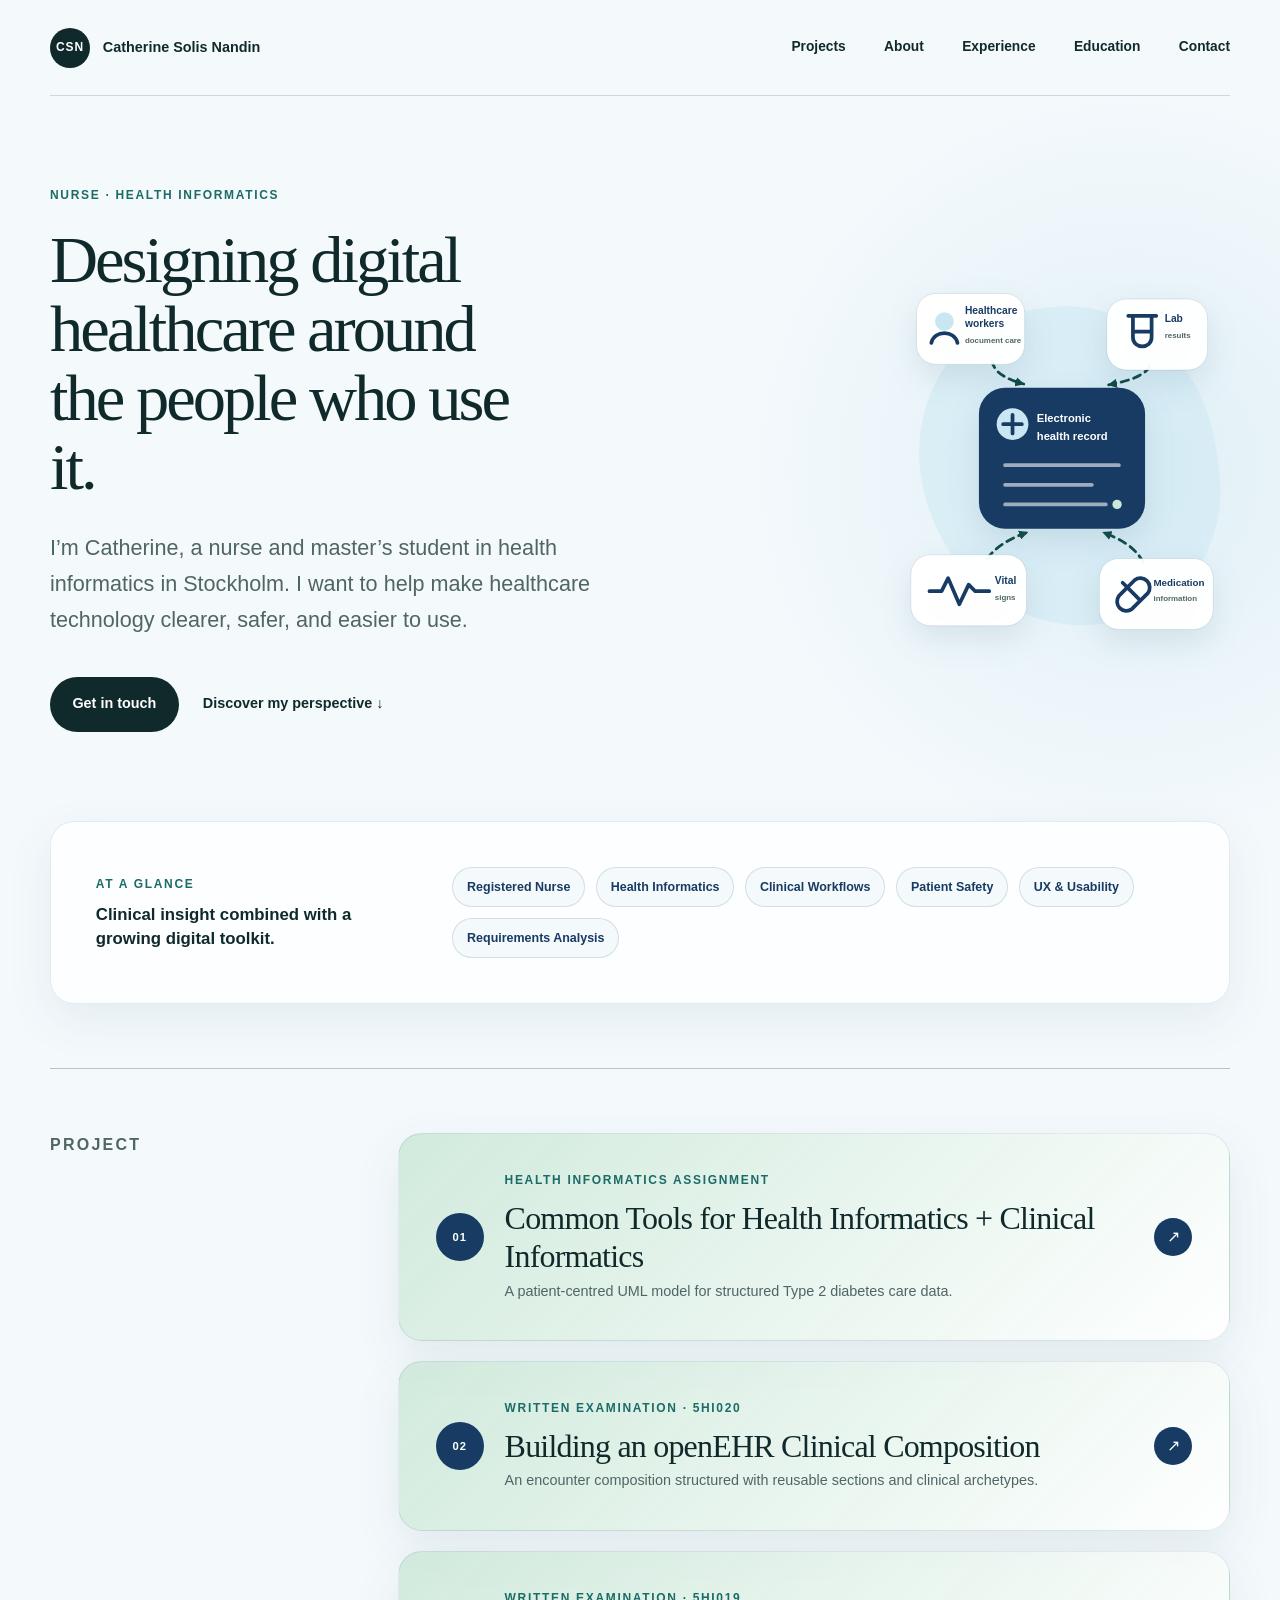
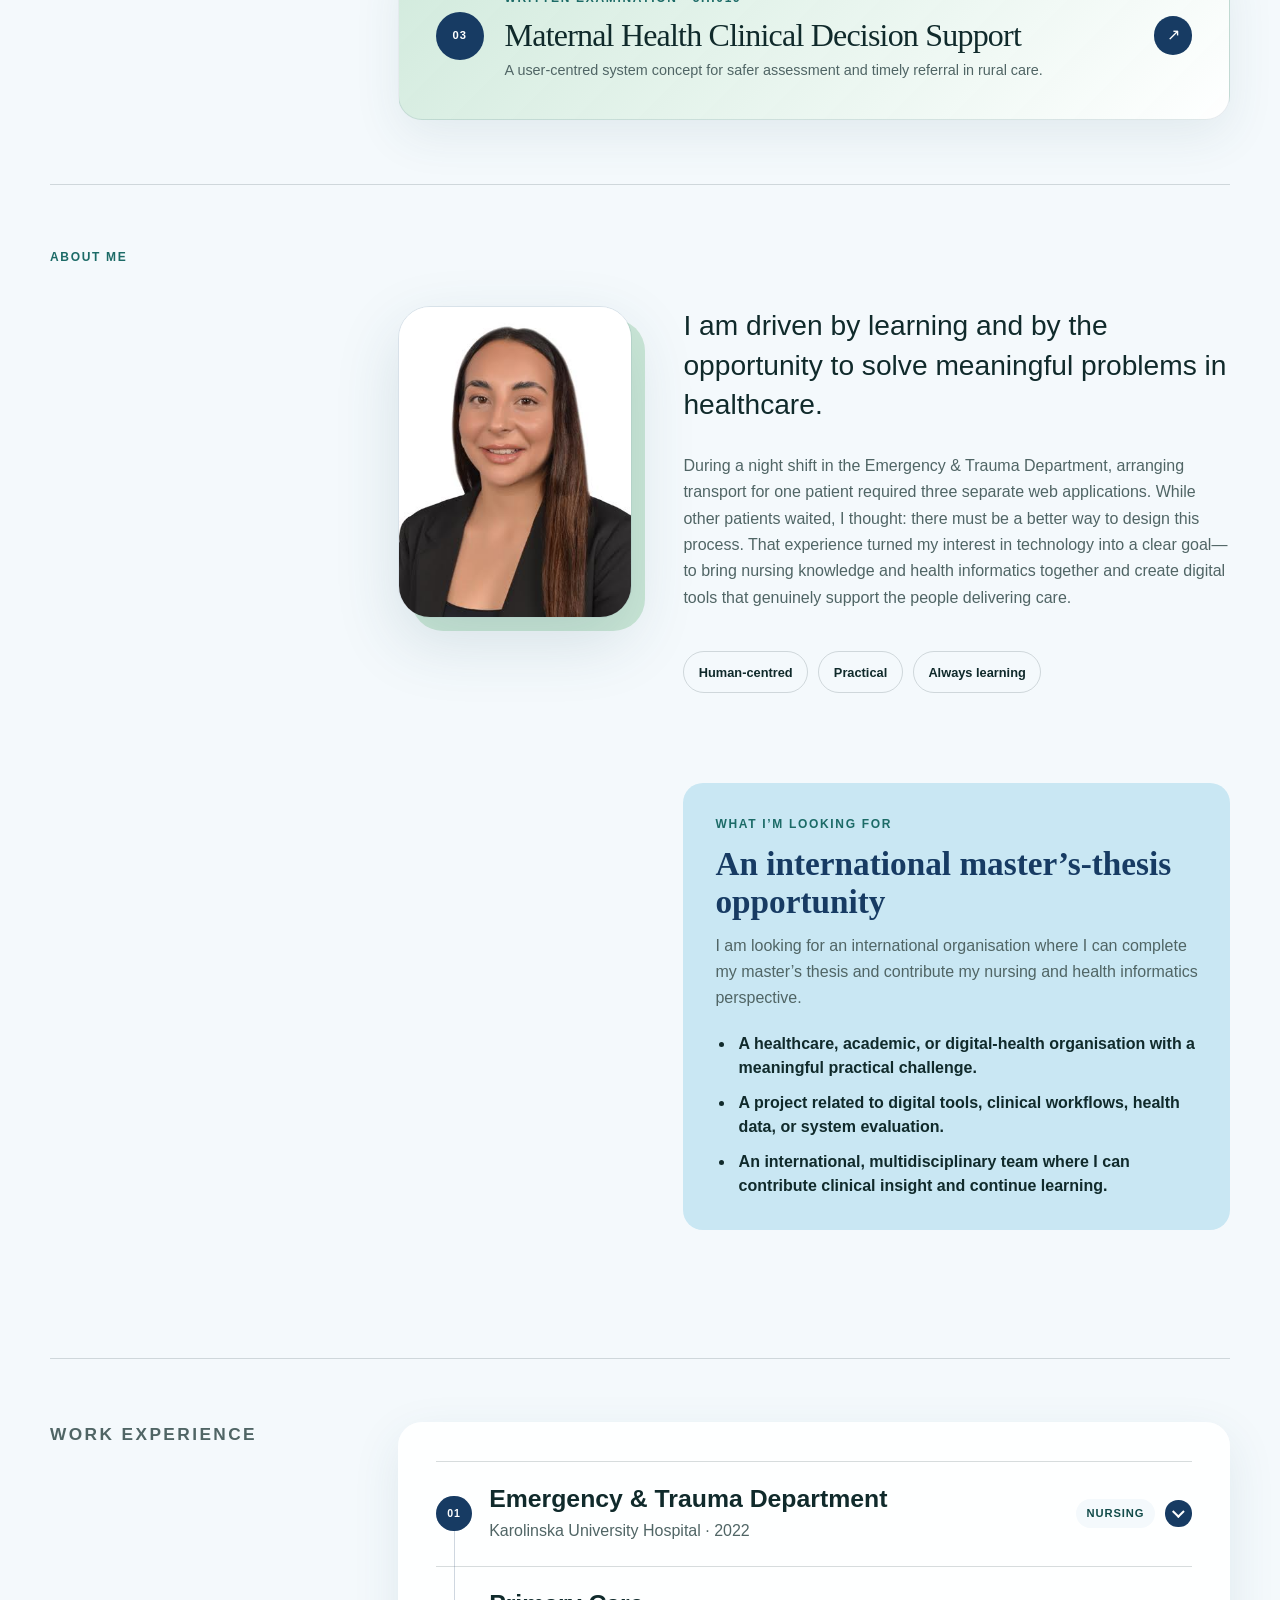
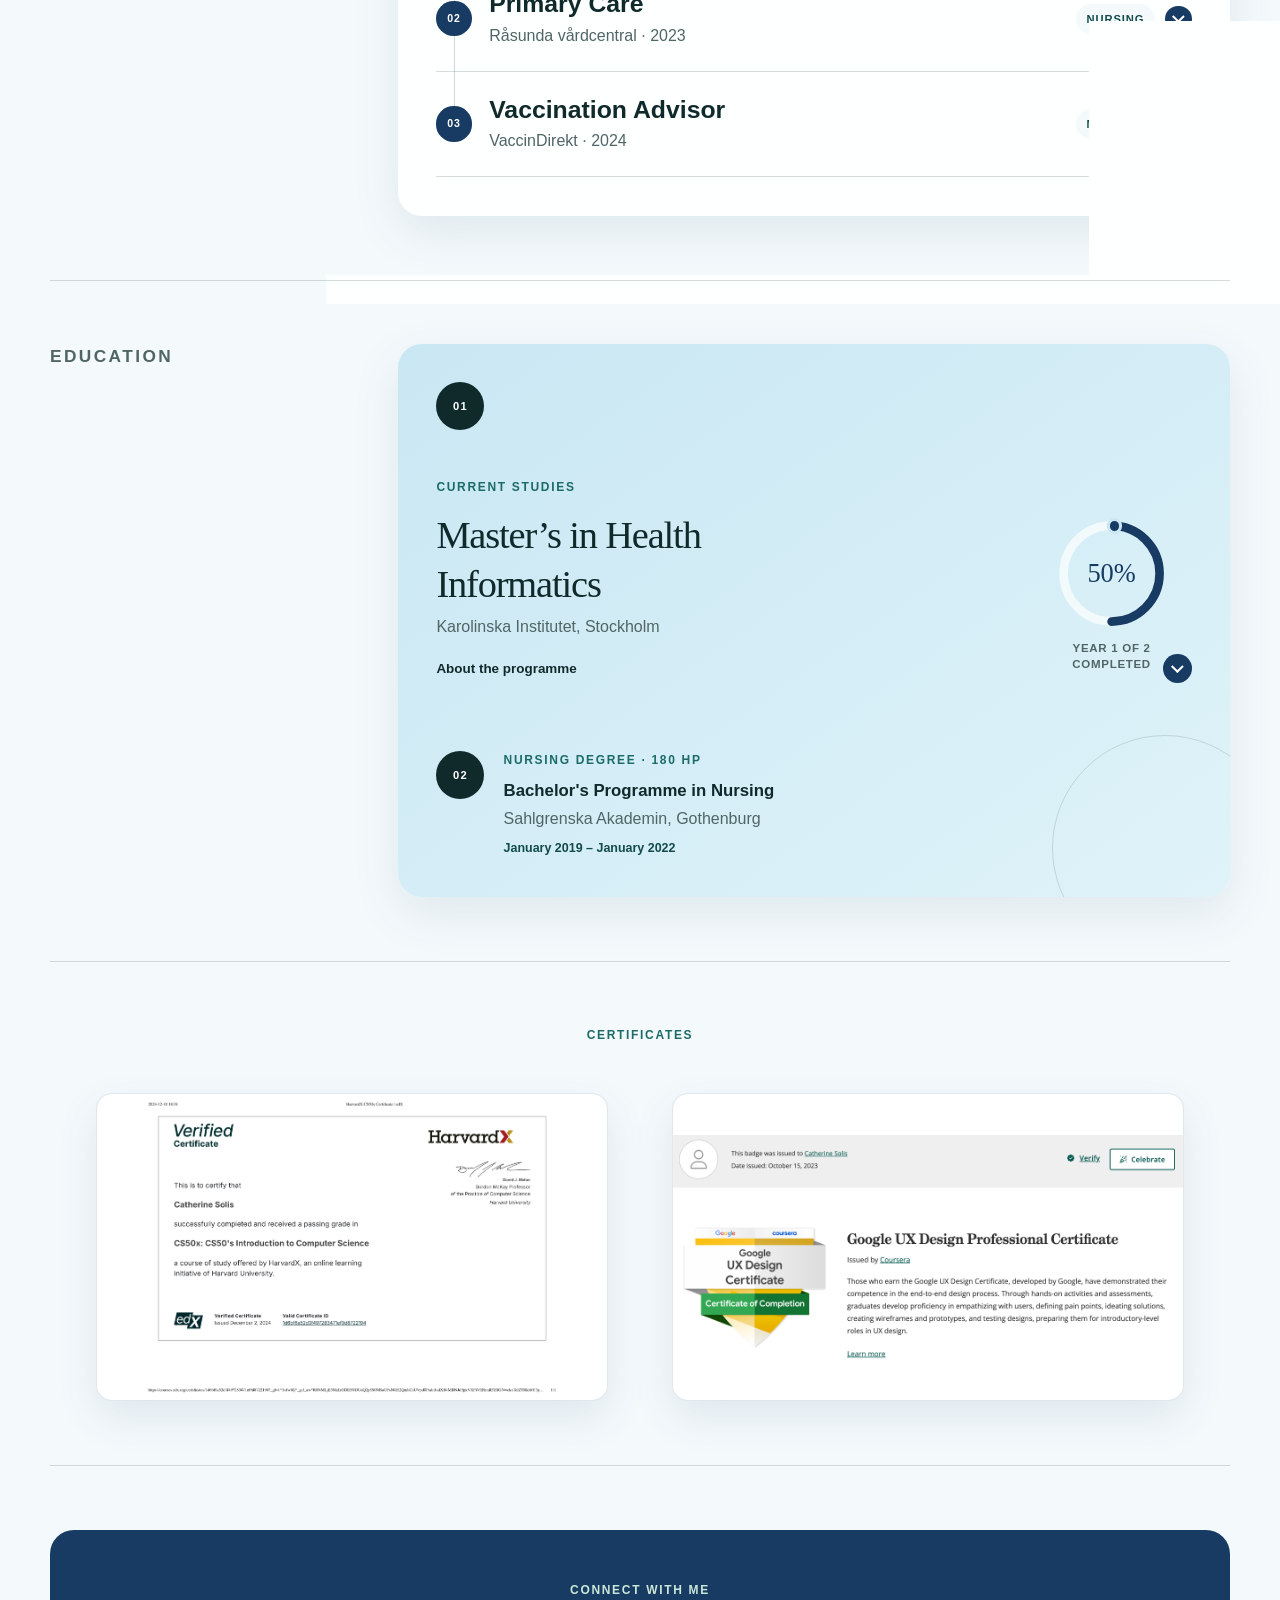
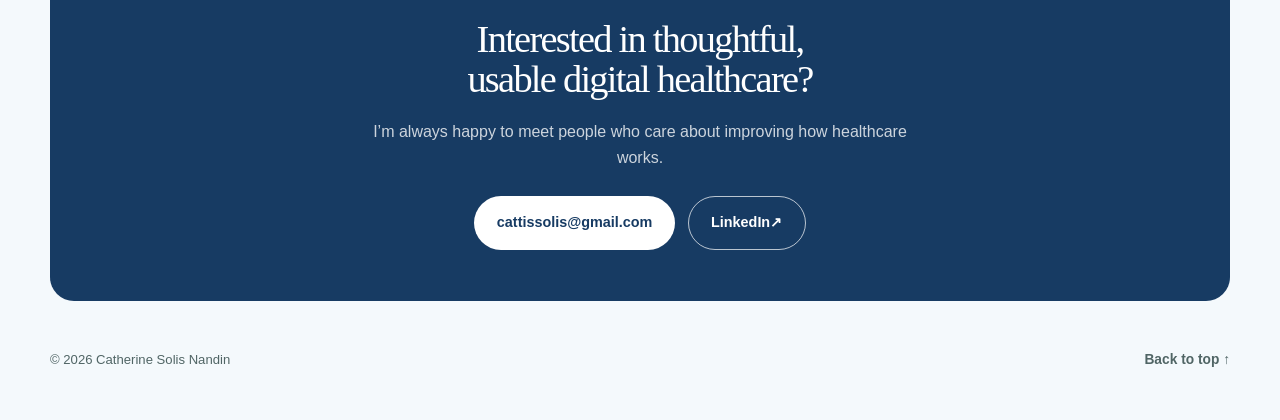
==== index.html @ b4020be1 "Balance portfolio section spacing" ====
<!doctype html>
<html lang="en">
  <head>
    <meta charset="UTF-8" />
    <meta name="viewport" content="width=device-width, initial-scale=1.0" />
    <meta
      name="description"
      content="Portfolio of Catherine Solis Nandin, a nurse and health informatics master's student focused on intuitive digital tools for healthcare."
    />
    <title>Catherine Solis Nandin | Nurse & Health Informatics</title>
    <link rel="stylesheet" href="styles.css?v=20260715-2" />
  </head>
  <body id="top">
    <a class="skip-link" href="#main-content">Skip to content</a>

    <header class="site-header">
      <a class="brand" href="#top" aria-label="Catherine Solis Nandin, home">
        <span class="brand-mark" aria-hidden="true">CSN</span>
        <span>Catherine Solis Nandin</span>
      </a>
      <nav aria-label="Main navigation">
        <a href="#projects">Projects</a>
        <a href="#about">About</a>
        <a href="#experience">Experience</a>
        <a href="#education">Education</a>
        <a href="#contact">Contact</a>
      </nav>
    </header>

    <main id="main-content">
      <section class="hero">
        <div class="hero-copy">
          <p class="eyebrow">Nurse · Health informatics</p>
          <h1>Designing digital healthcare around the people who use it.</h1>
          <p class="hero-intro">
            I’m Catherine, a nurse and master’s student in health informatics in
            Stockholm. I want to help make healthcare technology clearer, safer,
            and easier to use.
          </p>
          <div class="hero-actions">
            <a class="button button-primary" href="mailto:cattissolis@gmail.com">Get in touch</a>
            <a class="text-link" href="#about">Discover my perspective <span aria-hidden="true">↓</span></a>
          </div>
        </div>
        <div class="hero-graphic" aria-hidden="true">
          <svg viewBox="0 0 360 430" role="presentation">
            <defs>
              <marker id="flow-arrow" markerWidth="10" markerHeight="10" refX="9" refY="5" orient="auto" markerUnits="userSpaceOnUse">
                <path d="M0 0L10 5L0 10Z" />
              </marker>
            </defs>

            <path class="system-connection flow-one" d="M105 110C107 123 121 130 139 135" />
            <path class="system-connection flow-two" d="M274 116C269 126 251 132 230 136" />
            <path class="system-connection flow-three" d="M100 322C111 307 128 299 143 294" />
            <path class="system-connection flow-four" d="M267 326C258 309 242 301 224 294" />

            <g class="system-node clinician-node">
              <rect x="24" y="38" width="116" height="76" rx="21" />
              <circle cx="54" cy="68" r="10" />
              <path d="M40 91c3-14 25-14 28 0" />
              <text x="76" y="60">Healthcare</text>
              <text x="76" y="74">workers</text>
              <text class="node-caption" x="76" y="91">document care</text>
            </g>

            <g class="system-node lab-node">
              <rect x="228" y="44" width="108" height="76" rx="21" />
              <path d="M256 62v23c0 13 20 13 20 0V62M251 62h30M257 79h18" />
              <text x="290" y="69">Lab</text>
              <text class="node-caption" x="290" y="86">results</text>
            </g>

            <g class="record-node">
              <rect x="91" y="139" width="178" height="151" rx="28" />
              <circle cx="127" cy="178" r="17" />
              <path d="M127 168v20M117 178h20" />
              <text class="record-label" x="153" y="176">Electronic</text>
              <text class="record-label" x="153" y="195">health record</text>
              <path class="record-line" d="M119 222h122M119 243h93M119 264h108" />
              <circle class="record-status" cx="239" cy="264" r="5" />
            </g>

            <g class="system-node vitals-node">
              <rect x="18" y="318" width="124" height="76" rx="21" />
              <path d="M38 357h13l7-14 12 28 10-21 7 7h15" />
              <text x="108" y="349">Vital</text>
              <text class="node-caption" x="108" y="366">signs</text>
            </g>

            <g class="system-node medication-node">
              <rect x="220" y="322" width="122" height="76" rx="21" />
              <path d="M245 348l17 17M241 362l17-17a10 10 0 0114 14l-17 17a10 10 0 01-14-14Z" />
              <text x="278" y="351">Medication</text>
              <text class="node-caption" x="278" y="368">information</text>
            </g>
          </svg>
        </div>
      </section>

      <section class="skills-strip" aria-label="Professional focus">
        <div class="skills-intro">
          <p class="eyebrow">At a glance</p>
          <p>Clinical insight combined with a growing digital toolkit.</p>
        </div>
        <ul class="skill-list">
          <li>Registered Nurse</li>
          <li>Health Informatics</li>
          <li>Clinical Workflows</li>
          <li>Patient Safety</li>
          <li>UX & Usability</li>
          <li>Requirements Analysis</li>
        </ul>
      </section>

      <section class="project-preview" id="projects">
        <div class="project-preview-intro">
          <p class="eyebrow">Project</p>
        </div>
        <div class="project-teaser-list">
          <a
            class="project-teaser"
            href="projects.html#health-informatics-assignment"
            aria-label="Read more about the Individual Assignment on Common Tools for Health Informatics and Clinical Informatics"
          >
            <span class="project-number" aria-hidden="true">01</span>
            <span class="project-teaser-copy">
              <span class="timeline-type">Health informatics assignment</span>
              <strong>Common Tools for Health Informatics + Clinical Informatics</strong>
              <span>A patient-centred UML model for structured Type 2 diabetes care data.</span>
            </span>
            <span class="project-arrow" aria-hidden="true">↗</span>
          </a>
          <a
            class="project-teaser"
            href="projects.html#standardization-health-informatics"
            aria-label="Read more about the openEHR clinical composition project"
          >
            <span class="project-number" aria-hidden="true">02</span>
            <span class="project-teaser-copy">
              <span class="timeline-type">Written examination · 5HI020</span>
              <strong>Building an openEHR Clinical Composition</strong>
              <span>An encounter composition structured with reusable sections and clinical archetypes.</span>
            </span>
            <span class="project-arrow" aria-hidden="true">↗</span>
          </a>
          <a
            class="project-teaser"
            href="projects.html#maternal-health-cdss"
            aria-label="Read more about the maternal health clinical decision support project"
          >
            <span class="project-number" aria-hidden="true">03</span>
            <span class="project-teaser-copy">
              <span class="timeline-type">Written examination · 5HI019</span>
              <strong>Maternal Health Clinical Decision Support</strong>
              <span>A user-centred system concept for safer assessment and timely referral in rural care.</span>
            </span>
            <span class="project-arrow" aria-hidden="true">↗</span>
          </a>
        </div>
      </section>

      <section class="section-grid" id="about">
        <div class="section-heading">
          <p class="eyebrow">About me</p>
        </div>
        <div class="about-body">
          <div class="profile-portrait">
            <img
              src="assets/catherine-solis-nandin.jpg"
              alt="Portrait of Catherine Solis Nandin"
              width="354"
              height="472"
            />
          </div>
          <div class="section-content">
            <p class="lead">
              I am driven by learning and by the opportunity to solve meaningful
              problems in healthcare.
            </p>
            <p>
              During a night shift in the Emergency &amp; Trauma Department, arranging
              transport for one patient required three separate web applications.
              While other patients waited, I thought: there must be a better way to
              design this process.
              That experience turned my interest in technology into a clear goal—to
              bring nursing knowledge and health informatics together and create
              digital tools that genuinely support the people delivering care.
            </p>
            <div class="values" aria-label="Core values">
              <span>Human-centred</span>
              <span>Practical</span>
              <span>Always learning</span>
            </div>
            <div class="opportunity">
              <p class="eyebrow">What I’m looking for</p>
              <h3>An international master’s-thesis opportunity</h3>
              <p>
                I am looking for an international organisation where I can
                complete my master’s thesis and contribute my nursing and health
                informatics perspective.
              </p>
              <ul>
                <li>
                  A healthcare, academic, or digital-health organisation with a
                  meaningful practical challenge.
                </li>
                <li>
                  A project related to digital tools, clinical workflows, health
                  data, or system evaluation.
                </li>
                <li>
                  An international, multidisciplinary team where I can contribute
                  clinical insight and continue learning.
                </li>
              </ul>
            </div>
          </div>
        </div>
      </section>

      <section class="experience-section" id="experience">
        <div class="experience-layout">
          <div class="experience-intro">
            <p class="eyebrow">Work experience</p>
          </div>
          <div class="work-card">
            <div class="role-list">
              <details class="role-item">
                <summary>
                  <span class="role-number" aria-hidden="true">01</span>
                  <div>
                    <h3>Emergency &amp; Trauma Department</h3>
                    <p>Karolinska University Hospital · 2022</p>
                  </div>
                  <span class="role-action">
                    <span class="role-tag">Nursing</span>
                    <span class="expand-icon" aria-hidden="true"></span>
                  </span>
                </summary>
                <div class="role-details">
                  <p class="role-meta">May 2022 – December 2022</p>
                  <ul>
                    <li>Worked across trauma, triage, and department nursing in an emergency-trauma unit receiving patients by ambulance and helicopter.</li>
                    <li>Assessed urgency, communicated critical information from first responders, and helped stabilize patients in critical condition.</li>
                    <li>Developed calm decision-making, clear communication, and cross-functional teamwork in high-pressure situations.</li>
                  </ul>
                </div>
              </details>
              <details class="role-item">
                <summary>
                  <span class="role-number" aria-hidden="true">02</span>
                  <div>
                    <h3>Primary Care</h3>
                    <p>Råsunda vårdcentral · 2023</p>
                  </div>
                  <span class="role-action">
                    <span class="role-tag">Nursing</span>
                    <span class="expand-icon" aria-hidden="true"></span>
                  </span>
                </summary>
                <div class="role-details">
                  <p class="role-meta">January 2023 – May 2023</p>
                  <ul>
                    <li>Provided telephone consultations through TeleQ and in-person care including wound care, vaccinations, and medication administration.</li>
                    <li>Assessed patients remotely through active listening and provided guidance through the 1177 chat platform.</li>
                    <li>Supervised nursing students and participated in multidisciplinary meetings for continued professional development.</li>
                  </ul>
                </div>
              </details>
              <details class="role-item">
                <summary>
                  <span class="role-number" aria-hidden="true">03</span>
                  <div>
                    <h3>Vaccination Advisor</h3>
                    <p>VaccinDirekt · 2024</p>
                  </div>
                  <span class="role-action">
                    <span class="role-tag">Nursing</span>
                    <span class="expand-icon" aria-hidden="true"></span>
                  </span>
                </summary>
                <div class="role-details">
                  <p class="role-meta">Started January 2024</p>
                  <ul>
                    <li>Provided informed, patient-centred vaccination recommendations based on health conditions, current guidance, and research.</li>
                    <li>Served as team leader with responsibility for daily operations, stock levels, deliveries, and communication with the office team.</li>
                    <li>Introduced new colleagues to workplace routines and supported them as they settled into their roles.</li>
                  </ul>
                </div>
              </details>
            </div>
          </div>
        </div>
      </section>

      <section class="education-section" id="education">
        <div class="education-layout">
          <div class="education-intro">
            <p class="eyebrow">Education</p>
          </div>
          <article class="education-card">
          <div class="card-icon" aria-hidden="true">01</div>
          <div
            class="study-progress"
            role="progressbar"
            aria-label="Master's programme progress"
            aria-valuemin="0"
            aria-valuemax="100"
            aria-valuenow="50"
          >
            <div class="progress-ring">
              <svg viewBox="0 0 120 120" aria-hidden="true">
                <circle class="progress-track" cx="60" cy="60" r="50" pathLength="100" />
                <circle class="progress-value" cx="60" cy="60" r="50" pathLength="100" />
              </svg>
              <span>50%</span>
            </div>
            <p>Year 1 of 2 completed</p>
          </div>
          <p class="timeline-type">Current studies</p>
          <h3>Master’s in Health Informatics</h3>
          <p>Karolinska Institutet, Stockholm</p>
          <details class="entry-details master-details">
            <summary>
              <span>About the programme</span>
              <span class="expand-icon" aria-hidden="true"></span>
            </summary>
            <div class="details-content">
              <p>
                This 120-credit programme is offered jointly by Karolinska
                Institutet and Stockholm University. It connects healthcare
                knowledge with computer and systems science.
              </p>
              <h4>What the programme covers</h4>
              <ul>
                <li>User needs, requirements engineering, and system evaluation</li>
                <li>Health informatics standards, data science, and information security</li>
                <li>Project management, scientific methods, current research, and a degree project</li>
              </ul>
              <h4>What I am building toward</h4>
              <ul>
                <li>Analysing healthcare workflows and needs for digital systems</li>
                <li>Evaluating and improving health information systems and decision support</li>
                <li>Leading projects, working across disciplines, and protecting patient safety and privacy</li>
              </ul>
              <a
                class="source-link"
                href="https://education.ki.se/bachelors-masters-studies/programmes-and-courses/joint-masters-programme-in-health-informatics"
                target="_blank"
                rel="noreferrer"
              >Programme information at Karolinska Institutet <span aria-hidden="true">↗</span></a>
            </div>
          </details>
          <div class="previous-education">
            <div class="card-icon" aria-hidden="true">02</div>
            <div class="previous-education-content">
              <p class="timeline-type">Nursing degree · 180 HP</p>
              <h4>Bachelor's Programme in Nursing</h4>
              <p>Sahlgrenska Akademin, Gothenburg</p>
              <p class="education-dates">January 2019 – January 2022</p>
            </div>
          </div>
          </article>
        </div>
      </section>

      <section class="certificates-section" id="certificates">
        <p class="eyebrow">Certificates</p>
        <div class="certificates-gallery" aria-label="Professional certificates">
          <a
            class="certificate-button"
            href="https://courses.edx.org/certificates/1d6bf6a52d3f497283471ef9d8722194"
            target="_blank"
            rel="noreferrer"
            aria-label="Verify HarvardX CS50x certificate on edX"
          >
            <img
              src="assets/cs50x-certificate.png"
              alt="HarvardX CS50x Introduction to Computer Science verified certificate"
              width="1929"
              height="1363"
            />
          </a>
          <a
            class="certificate-button"
            href="https://www.credly.com/badges/f131810b-d848-4538-8cf9-f9a4a949b6f4/linked_in_profile"
            target="_blank"
            rel="noreferrer"
            aria-label="Verify Google UX Design certificate on Credly"
          >
            <img
              src="assets/google-ux-design-certificate.png"
              alt="Google UX Design Professional Certificate"
              width="2308"
              height="1012"
            />
          </a>
        </div>
      </section>

      <section class="contact-area" id="contact">
        <div class="contact-section">
          <p class="eyebrow">Connect with me</p>
          <h2>Interested in thoughtful, usable digital healthcare?</h2>
          <p>I’m always happy to meet people who care about improving how healthcare works.</p>
          <div class="contact-actions">
            <a class="button button-light" href="mailto:cattissolis@gmail.com">cattissolis@gmail.com</a>
            <a
              class="button button-outline"
              href="https://www.linkedin.com/in/catherine-solis-nandin-7a3739135/"
              target="_blank"
              rel="noreferrer"
            >LinkedIn <span aria-hidden="true">↗</span></a>
          </div>
        </div>
      </section>
    </main>

    <footer>
      <p>© 2026 Catherine Solis Nandin</p>
      <a href="#top">Back to top <span aria-hidden="true">↑</span></a>
    </footer>
  </body>
</html>
---- styles.css ----
:root {
  --ink: #102a2b;
  --muted: #506565;
  --paper: #f4f9fc;
  --white: #fff;
  --mint: #cbe7d7;
  --sky: #c9e7f3;
  --sky-deep: #8ac7df;
  --navy: #173b63;
  --teal: #1c6b67;
  --teal-dark: #124b49;
  --line: rgba(16, 42, 43, 0.16);
  --radius: 1.5rem;
  --section-space: clamp(2.5rem, 5vw, 4.5rem);
}

* {
  box-sizing: border-box;
}

html {
  scroll-behavior: smooth;
}

body {
  margin: 0;
  background:
    radial-gradient(circle at 88% 9%, rgba(138, 199, 223, 0.2), transparent 24rem),
    var(--paper);
  color: var(--ink);
  font-family: Inter, "Helvetica Neue", Arial, sans-serif;
  font-size: 1rem;
  line-height: 1.65;
}

a {
  color: inherit;
}

.skip-link {
  position: fixed;
  top: 0.75rem;
  left: 0.75rem;
  z-index: 100;
  padding: 0.7rem 1rem;
  background: var(--ink);
  color: var(--white);
  transform: translateY(-150%);
}

.skip-link:focus {
  transform: translateY(0);
}

.site-header,
main,
footer {
  width: min(100% - 3rem, 1180px);
  margin-inline: auto;
}

.site-header {
  display: flex;
  align-items: center;
  justify-content: space-between;
  min-height: 6rem;
  border-bottom: 1px solid var(--line);
}

.brand {
  display: inline-flex;
  align-items: center;
  gap: 0.8rem;
  font-size: 0.9rem;
  font-weight: 700;
  text-decoration: none;
}

.brand-mark {
  display: grid;
  width: 2.5rem;
  height: 2.5rem;
  place-items: center;
  border-radius: 50%;
  background: var(--ink);
  color: var(--white);
  font-size: 0.75rem;
  letter-spacing: 0.08em;
}

nav {
  display: flex;
  gap: clamp(1.2rem, 3vw, 2.5rem);
}

nav a,
footer a {
  font-size: 0.86rem;
  font-weight: 650;
  text-decoration: none;
}

nav a:hover,
nav a:focus-visible,
footer a:hover,
footer a:focus-visible,
.text-link:hover,
.text-link:focus-visible {
  text-decoration: underline;
  text-underline-offset: 0.3rem;
}

.hero {
  display: grid;
  grid-template-columns: minmax(0, 1fr) minmax(17rem, 21rem);
  gap: clamp(1.5rem, 3vw, 3.5rem);
  align-items: center;
  padding-block: clamp(3.5rem, 7vw, 6rem);
}

.hero-copy {
  max-width: 52rem;
}

.hero-graphic {
  position: relative;
  width: 100%;
  max-width: 21rem;
  justify-self: end;
}

.hero-graphic::before {
  position: absolute;
  inset: 12% 4% 8% 8%;
  border-radius: 48% 52% 44% 56%;
  background: rgba(201, 231, 243, 0.48);
  content: "";
  transform: rotate(-8deg);
}

.hero-graphic svg {
  position: relative;
  display: block;
  width: 100%;
  height: auto;
  overflow: visible;
}

.system-connection {
  fill: none;
  marker-end: url(#flow-arrow);
  stroke: var(--teal-dark);
  stroke-dasharray: 8 6;
  stroke-dashoffset: 0;
  stroke-linecap: round;
  stroke-width: 3;
  animation: data-flow 2.2s linear infinite;
}

.system-connection.flow-two,
.system-connection.flow-four {
  animation-delay: -1.1s;
}

.hero-graphic marker path {
  fill: var(--teal-dark);
}

.system-node,
.record-node {
  filter: drop-shadow(0 0.9rem 1rem rgba(39, 84, 104, 0.11));
}

.system-node {
  animation: system-node-pulse 4s ease-in-out infinite;
}

.lab-node,
.medication-node {
  animation-delay: -2s;
}

.system-node rect {
  fill: rgba(255, 255, 255, 0.96);
  stroke: rgba(23, 59, 99, 0.12);
}

.system-node circle {
  fill: var(--sky);
}

.system-node path {
  fill: none;
  stroke: var(--navy);
  stroke-linecap: round;
  stroke-linejoin: round;
  stroke-width: 4;
}

.system-node text {
  fill: var(--navy);
  font-family: Inter, "Helvetica Neue", Arial, sans-serif;
  font-size: 11px;
  font-weight: 750;
  text-anchor: start;
}

.system-node .node-caption {
  fill: var(--muted);
  font-size: 8.5px;
  font-weight: 600;
}

.medication-node > text:not(.node-caption) {
  font-size: 10.5px;
}

.record-node rect {
  fill: var(--navy);
}

.record-node circle {
  fill: var(--sky);
}

.record-node > path:not(.record-line) {
  fill: none;
  stroke: var(--navy);
  stroke-linecap: round;
  stroke-width: 4;
}

.record-label {
  fill: var(--white);
  font-family: Inter, "Helvetica Neue", Arial, sans-serif;
  font-size: 12px;
  font-weight: 700;
}

.record-line {
  fill: none;
  stroke: rgba(255, 255, 255, 0.58);
  stroke-linecap: round;
  stroke-width: 4;
}

.record-status {
  fill: var(--mint) !important;
  animation: record-status-pulse 1.8s ease-in-out infinite;
}

@keyframes data-flow {
  to { stroke-dashoffset: -22; }
}

@keyframes system-node-pulse {
  0%, 100% { transform: translateY(0); }
  50% { transform: translateY(-4px); }
}

@keyframes record-status-pulse {
  0%, 100% { opacity: 0.45; }
  50% { opacity: 1; }
}

.eyebrow,
.timeline-type {
  margin: 0 0 1.2rem;
  color: var(--teal);
  font-size: 0.75rem;
  font-weight: 750;
  letter-spacing: 0.14em;
  text-transform: uppercase;
}

h1,
h2,
h3,
p {
  margin-top: 0;
}

h1,
h2 {
  letter-spacing: -0.045em;
  line-height: 1.04;
}

h1 {
  max-width: 15ch;
  margin-bottom: 1.8rem;
  font-family: Georgia, "Times New Roman", serif;
  font-size: clamp(3rem, 5.2vw, 5rem);
  font-weight: 400;
}

h2 {
  margin-bottom: 1.5rem;
  font-family: Georgia, "Times New Roman", serif;
  font-size: clamp(2.2rem, 3.5vw, 3.6rem);
  font-weight: 400;
}

h3 {
  margin-bottom: 0.25rem;
  font-size: clamp(1.2rem, 2vw, 1.55rem);
  line-height: 1.3;
}

.hero-intro {
  max-width: 38rem;
  margin-bottom: 2.5rem;
  color: var(--muted);
  font-size: clamp(1.08rem, 1.8vw, 1.35rem);
}

.hero-actions {
  display: flex;
  flex-wrap: wrap;
  align-items: center;
  gap: 1.5rem;
}

.button {
  display: inline-flex;
  align-items: center;
  justify-content: center;
  min-height: 3.4rem;
  padding: 0.75rem 1.4rem;
  border-radius: 999px;
  font-size: 0.9rem;
  font-weight: 700;
  text-decoration: none;
  transition: transform 160ms ease, background-color 160ms ease;
}

.button:hover {
  transform: translateY(-2px);
}

.button-primary {
  background: var(--ink);
  color: var(--white);
}

.button-primary:hover {
  background: var(--teal-dark);
}

.text-link {
  font-size: 0.9rem;
  font-weight: 700;
  text-decoration: none;
}

.skills-strip {
  display: grid;
  grid-template-columns: minmax(12rem, 0.8fr) 2fr;
  gap: clamp(2rem, 5vw, 5rem);
  align-items: center;
  padding: clamp(1.6rem, 3.5vw, 2.8rem);
  border: 1px solid rgba(23, 59, 99, 0.1);
  border-radius: var(--radius);
  background: rgba(255, 255, 255, 0.78);
  box-shadow: 0 1rem 3rem rgba(39, 84, 104, 0.08);
}

.skills-intro .eyebrow {
  margin-bottom: 0.55rem;
}

.skills-intro > p:last-child {
  max-width: 26rem;
  margin-bottom: 0;
  font-size: 1.05rem;
  font-weight: 650;
  line-height: 1.4;
}

.skill-list {
  display: flex;
  flex-wrap: wrap;
  gap: 0.7rem;
  margin: 0;
  padding: 0;
  list-style: none;
}

.skill-list li {
  padding: 0.55rem 0.85rem;
  border: 1px solid rgba(23, 59, 99, 0.14);
  border-radius: 999px;
  background: var(--paper);
  color: var(--navy);
  font-size: 0.78rem;
  font-weight: 700;
}

.experience-section {
  padding: clamp(5rem, 10vw, 9rem) 0 var(--section-space);
}

.education-section {
  padding: var(--section-space) 0;
}

.section-grid {
  position: relative;
  padding-block: var(--section-space);
  display: block;
}

.section-grid::before {
  position: absolute;
  top: 0;
  right: 0;
  left: 0;
  height: 1px;
  background: var(--line);
  content: "";
}

.section-heading h2 {
  max-width: 11ch;
}

.section-content {
  width: min(100%, 52rem);
  margin-left: auto;
}

.about-body {
  display: grid;
  grid-template-columns: minmax(11rem, 0.6fr) minmax(0, 1.4fr);
  gap: clamp(2rem, 4vw, 4rem);
  align-items: start;
  width: min(100%, 52rem);
  margin-left: auto;
}

.about-body .section-content {
  width: auto;
  margin-left: 0;
}

.certificates-gallery {
  display: grid;
  grid-template-columns: repeat(2, minmax(0, 1fr));
  gap: clamp(2rem, 5vw, 4.5rem);
  width: min(100%, 68rem);
  margin-inline: auto;
}

.certificate-button {
  display: block;
  width: 100%;
  height: clamp(14rem, 24vw, 20rem);
  padding: 0;
  border: 1px solid rgba(23, 59, 99, 0.12);
  border-radius: 1rem;
  background: var(--white);
  box-shadow: 0 1rem 2.5rem rgba(39, 84, 104, 0.1);
  cursor: pointer;
  overflow: hidden;
  text-decoration: none;
  transition: box-shadow 180ms ease, transform 180ms ease;
}

.certificate-button:hover,
.certificate-button:focus-visible {
  box-shadow: 0 1.3rem 3rem rgba(39, 84, 104, 0.16);
  transform: translateY(-3px);
}

.certificate-button img {
  display: block;
  width: 100%;
  height: 100%;
  object-fit: contain;
}

.certificates-section {
  padding: var(--section-space) 0;
  border-top: 1px solid var(--line);
  text-align: center;
}

.certificates-section .eyebrow {
  margin-bottom: clamp(2rem, 4vw, 3rem);
}

.profile-portrait {
  position: relative;
  width: min(100%, 15rem);
}

.profile-portrait::before {
  position: absolute;
  inset: 0.8rem -0.8rem -0.8rem 0.8rem;
  border-radius: 2rem;
  background: var(--mint);
  content: "";
}

.profile-portrait img {
  position: relative;
  z-index: 1;
  display: block;
  width: 100%;
  height: auto;
  border: 1px solid rgba(23, 59, 99, 0.12);
  border-radius: 2rem;
  box-shadow: 0 1.5rem 4rem rgba(39, 84, 104, 0.15);
}

.section-content > p {
  max-width: 42rem;
}

.section-content .lead {
  color: var(--ink);
  font-size: clamp(1.35rem, 2.2vw, 1.8rem);
  line-height: 1.4;
}

.section-content > p:not(.lead) {
  color: var(--muted);
}

.values {
  display: flex;
  flex-wrap: wrap;
  gap: 0.65rem;
  margin-top: 2.5rem;
}

.values span {
  padding: 0.6rem 0.9rem;
  border: 1px solid var(--line);
  border-radius: 999px;
  font-size: 0.8rem;
  font-weight: 700;
}

.opportunity {
  margin-top: clamp(4rem, 7vw, 6rem);
  padding: clamp(1.5rem, 3vw, 2rem);
  border-radius: 1.25rem;
  background: var(--sky);
}

.opportunity .eyebrow {
  margin-bottom: 0.65rem;
}

.opportunity h3 {
  margin-bottom: 0.8rem;
  color: var(--navy);
  font-family: Georgia, "Times New Roman", serif;
  font-size: clamp(1.55rem, 2.6vw, 2.25rem);
  line-height: 1.12;
}

.opportunity > p:not(.eyebrow) {
  max-width: 38rem;
  color: var(--muted);
}

.opportunity ul {
  display: grid;
  gap: 0.7rem;
  margin: 1.25rem 0 0;
  padding-left: 1.2rem;
}

.opportunity li {
  padding-left: 0.25rem;
  color: var(--ink);
  font-weight: 650;
  line-height: 1.5;
}

.experience-section,
.education-section {
  position: relative;
}

.experience-section::before,
.education-section::before {
  position: absolute;
  right: 0;
  left: 0;
  height: 1px;
  background: var(--line);
  content: "";
}

.experience-section::before {
  top: var(--section-space);
}

.education-section::before {
  top: 0;
}

.section-grid > .section-heading {
  display: grid;
  grid-template-columns: minmax(5rem, 1fr) minmax(0, 52rem);
  gap: 2rem;
  margin-bottom: clamp(3rem, 7vw, 6rem);
}

#about > .section-heading {
  margin-bottom: clamp(1rem, 1.5vw, 1.5rem);
}

.experience-layout,
.education-layout {
  display: grid;
  grid-template-columns: minmax(5rem, 1fr) minmax(0, 52rem);
  gap: 2rem;
  align-items: start;
}

.project-preview {
  display: grid;
  grid-template-columns: minmax(5rem, 1fr) minmax(0, 52rem);
  gap: 2rem;
  align-items: start;
  margin-top: var(--section-space);
  padding-block: var(--section-space);
  border-top: 1px solid rgba(23, 59, 99, 0.28);
}

.project-preview-intro > p:last-child {
  max-width: 15rem;
  margin-bottom: 0;
  color: var(--muted);
  font-size: 1rem;
  font-weight: 650;
  line-height: 1.5;
}

.project-teaser-list {
  display: grid;
  gap: 1.25rem;
}

.project-teaser {
  display: grid;
  grid-template-columns: 3rem minmax(0, 1fr) 2.4rem;
  gap: 1.3rem;
  align-items: center;
  padding: clamp(1.5rem, 3vw, 2.3rem);
  border: 1px solid rgba(23, 59, 99, 0.1);
  border-radius: var(--radius);
  background: linear-gradient(135deg, rgba(203, 231, 215, 0.86), rgba(255, 255, 255, 0.92));
  box-shadow: 0 1rem 3rem rgba(39, 84, 104, 0.09);
  text-decoration: none;
  transition: box-shadow 180ms ease, transform 180ms ease;
}

.project-teaser:hover,
.project-teaser:focus-visible {
  box-shadow: 0 1.3rem 3.5rem rgba(39, 84, 104, 0.15);
  transform: translateY(-3px);
}

.project-number {
  display: grid;
  width: 3rem;
  height: 3rem;
  place-items: center;
  border-radius: 50%;
  background: var(--navy);
  color: var(--white);
  font-size: 0.7rem;
  font-weight: 750;
  letter-spacing: 0.1em;
}

.project-teaser-copy {
  display: grid;
  gap: 0.25rem;
}

.project-teaser-copy .timeline-type {
  margin-bottom: 0.25rem;
}

.project-teaser-copy strong {
  font-family: Georgia, "Times New Roman", serif;
  font-size: clamp(1.45rem, 2.5vw, 2rem);
  font-weight: 400;
  letter-spacing: -0.025em;
  line-height: 1.2;
}

.project-teaser-copy > span:last-child {
  max-width: 35rem;
  color: var(--muted);
  font-size: 0.9rem;
}

.project-arrow {
  display: grid;
  width: 2.4rem;
  height: 2.4rem;
  place-items: center;
  border-radius: 50%;
  background: var(--navy);
  color: var(--white);
  font-size: 1rem;
}

.experience-intro > p:last-child,
.education-intro > p:last-child {
  max-width: 15rem;
  margin-bottom: 0;
  color: var(--muted);
  font-size: 1.08rem;
  font-weight: 650;
  line-height: 1.5;
}

.education-card,
.work-card {
  border-radius: var(--radius);
  box-shadow: 0 1rem 3rem rgba(39, 84, 104, 0.1);
}

.education-card {
  position: relative;
  display: flex;
  flex-direction: column;
  width: min(100%, 52rem);
  min-height: 28rem;
  margin-left: auto;
  padding: clamp(1.7rem, 3vw, 2.7rem);
  background: linear-gradient(145deg, var(--sky), #dff3f9);
  overflow: hidden;
}

.education-card::after {
  position: absolute;
  right: -3rem;
  bottom: -4rem;
  width: 14rem;
  height: 14rem;
  border: 1px solid rgba(16, 42, 43, 0.14);
  border-radius: 50%;
  content: "";
}

.card-icon {
  display: grid;
  width: 3rem;
  height: 3rem;
  margin-bottom: auto;
  place-items: center;
  border-radius: 50%;
  background: var(--ink);
  color: var(--white);
  font-size: 0.7rem;
  font-weight: 750;
  letter-spacing: 0.1em;
}

.study-progress {
  position: absolute;
  z-index: 1;
  top: clamp(3.5rem, 5vw, 4.5rem);
  right: clamp(1.8rem, 3vw, 2.7rem);
  display: grid;
  justify-items: center;
  width: 10rem;
  color: var(--navy);
  text-align: center;
}

.progress-ring {
  position: relative;
  display: grid;
  width: 7.2rem;
  height: 7.2rem;
  place-items: center;
}

.progress-ring svg {
  position: absolute;
  inset: 0;
  width: 100%;
  height: 100%;
  transform: rotate(-90deg);
}

.progress-ring circle {
  fill: none;
  stroke-width: 9;
}

.progress-track {
  stroke: rgba(255, 255, 255, 0.7);
}

.progress-value {
  stroke: var(--navy);
  stroke-dasharray: 50 50;
  stroke-linecap: round;
  animation: progress-load 1.4s cubic-bezier(0.65, 0, 0.35, 1) both;
}

.progress-ring::after {
  position: absolute;
  top: 0.15rem;
  left: calc(50% - 0.3rem);
  width: 0.6rem;
  height: 0.6rem;
  border: 3px solid var(--sky);
  border-radius: 50%;
  background: var(--navy);
  content: "";
  transform-origin: 0.3rem 3.45rem;
  animation: progress-orbit 3.5s linear infinite;
}

.progress-ring span {
  font-family: Georgia, "Times New Roman", serif;
  font-size: 1.65rem;
  line-height: 1;
}

.education-card .study-progress p {
  margin-top: 0.65rem;
  color: var(--navy);
  font-size: 0.72rem;
  font-weight: 750;
  letter-spacing: 0.06em;
  line-height: 1.35;
  text-transform: uppercase;
}

@media (min-width: 961px) {
  .study-progress {
    top: 10.75rem;
  }
}

@keyframes progress-load {
  from { stroke-dasharray: 0 100; }
  to { stroke-dasharray: 50 50; }
}

@keyframes progress-orbit {
  to { transform: rotate(360deg); }
}

.education-card .timeline-type {
  margin: 3rem 0 0.8rem;
}

.education-card h3 {
  max-width: 18ch;
  font-family: Georgia, "Times New Roman", serif;
  font-size: clamp(1.9rem, 3vw, 2.8rem);
  font-weight: 400;
  letter-spacing: -0.03em;
}

.education-card p:not(.timeline-type) {
  margin-bottom: 0;
  color: var(--muted);
}

.entry-details {
  position: relative;
  z-index: 1;
}

.entry-details summary,
.role-item summary {
  cursor: pointer;
  list-style: none;
}

.entry-details summary::-webkit-details-marker,
.role-item summary::-webkit-details-marker {
  display: none;
}

.master-details {
  margin-top: 0.2rem;
}

.master-details summary {
  display: flex;
  align-items: center;
  justify-content: space-between;
  gap: 1rem;
  padding-block: 0.65rem;
  color: var(--ink);
  font-size: 0.84rem;
  font-weight: 750;
}

.expand-icon {
  display: grid;
  flex: 0 0 auto;
  width: 1.8rem;
  height: 1.8rem;
  place-items: center;
  border-radius: 50%;
  background: var(--navy);
  color: var(--white);
}

.expand-icon::before {
  width: 0.42rem;
  height: 0.42rem;
  border-right: 2px solid currentColor;
  border-bottom: 2px solid currentColor;
  content: "";
  transform: translateY(-0.12rem) rotate(45deg);
  transition: transform 160ms ease;
}

details[open] > summary .expand-icon::before {
  transform: translateY(0.12rem) rotate(225deg);
}

.details-content {
  padding: 0.4rem 0 1.4rem;
}

.education-card .details-content p {
  margin-bottom: 1.2rem;
}

.details-content h4 {
  margin: 1.35rem 0 0.55rem;
  font-size: 0.86rem;
}

.details-content ul {
  margin: 0;
  padding-left: 1.15rem;
  color: var(--muted);
  font-size: 0.86rem;
}

.details-content li + li {
  margin-top: 0.45rem;
}

.source-link {
  display: inline-block;
  margin-top: 1.4rem;
  color: var(--teal-dark);
  font-size: 0.78rem;
  font-weight: 750;
  text-underline-offset: 0.2rem;
}

.previous-education {
  position: relative;
  z-index: 1;
  display: grid;
  grid-template-columns: 3rem minmax(0, 1fr);
  gap: 1.2rem;
  align-items: start;
  margin-top: 2rem;
  padding-top: 1.6rem;
}

.previous-education .card-icon {
  margin-bottom: 0;
}

.previous-education-content .timeline-type {
  margin: 0 0 0.55rem;
}

.previous-education h4 {
  margin: 0 0 0.2rem;
  font-size: 1.05rem;
  line-height: 1.35;
}

.education-card .previous-education .education-dates {
  margin-top: 0.35rem;
  color: var(--teal-dark);
  font-size: 0.78rem;
  font-weight: 700;
}

.work-card {
  width: min(100%, 52rem);
  margin-left: auto;
  padding: clamp(1.7rem, 3vw, 2.7rem);
  background: rgba(255, 255, 255, 0.88);
  backdrop-filter: blur(0.5rem);
}

.role-item {
  border-top: 1px solid var(--line);
}

.role-list {
  position: relative;
}

.role-list::before {
  position: absolute;
  top: 2.4rem;
  bottom: 2.4rem;
  left: 1.1rem;
  width: 1px;
  background: rgba(23, 59, 99, 0.2);
  content: "";
}

.role-item:last-child {
  border-bottom: 1px solid var(--line);
}

.role-item summary {
  position: relative;
  display: grid;
  grid-template-columns: 2.2rem minmax(0, 1fr) auto;
  align-items: center;
  gap: 1.1rem;
  padding-block: 1.35rem;
}

.role-number {
  position: relative;
  z-index: 1;
  display: grid;
  width: 2.2rem;
  height: 2.2rem;
  place-items: center;
  border-radius: 50%;
  background: var(--navy);
  color: var(--white);
  font-size: 0.66rem;
  font-weight: 750;
  letter-spacing: 0.08em;
}

.role-item h3 {
  margin-bottom: 0.15rem;
}

.role-item p {
  margin-bottom: 0;
  color: var(--muted);
}

.role-action {
  display: flex;
  align-items: center;
  gap: 0.65rem;
}

.role-tag {
  flex: 0 0 auto;
  padding: 0.35rem 0.65rem;
  border-radius: 999px;
  background: var(--paper);
  color: var(--teal-dark);
  font-size: 0.7rem;
  font-weight: 750;
  letter-spacing: 0.08em;
  text-transform: uppercase;
}

.role-item .expand-icon {
  width: 1.65rem;
  height: 1.65rem;
}

.role-details {
  padding: 0 3.2rem 1.35rem 3.3rem;
}

.role-details p {
  max-width: 34rem;
  font-size: 0.9rem;
}

.role-details .role-meta {
  margin-bottom: 0.75rem;
  color: var(--teal-dark);
  font-size: 0.75rem;
  font-weight: 750;
  letter-spacing: 0.06em;
  text-transform: uppercase;
}

.role-details ul {
  max-width: 37rem;
  margin: 0;
  padding-left: 1.1rem;
  color: var(--muted);
  font-size: 0.88rem;
}

.role-details li + li {
  margin-top: 0.55rem;
}

.contact-section {
  padding: clamp(2.5rem, 4vw, 3.5rem);
  border-radius: var(--radius);
  background: var(--navy);
  color: var(--white);
  text-align: center;
}

.contact-area {
  padding-top: var(--section-space);
  border-top: 1px solid var(--line);
}

.contact-section .eyebrow {
  color: var(--mint);
}

.contact-section h2 {
  max-width: 18ch;
  margin-inline: auto;
  margin-bottom: 1.2rem;
  font-size: clamp(2rem, 3vw, 3rem);
}

.contact-section > p:not(.eyebrow) {
  max-width: 36rem;
  margin: 0 auto 1.5rem;
  color: rgba(255, 255, 255, 0.78);
}

.button-light {
  background: var(--white);
  color: var(--navy);
}

.contact-actions {
  display: flex;
  flex-wrap: wrap;
  justify-content: center;
  gap: 0.8rem;
}

.button-outline {
  border: 1px solid rgba(255, 255, 255, 0.7);
  color: var(--white);
}

.button-outline:hover {
  background: rgba(255, 255, 255, 0.1);
}

footer {
  display: flex;
  justify-content: space-between;
  gap: 2rem;
  padding-block: 3rem;
  color: var(--muted);
  font-size: 0.82rem;
}

footer p {
  margin-bottom: 0;
}

.project-page-hero {
  display: grid;
  grid-template-columns: minmax(0, 1.4fr) minmax(15rem, 0.6fr);
  gap: clamp(2rem, 6vw, 6rem);
  align-items: end;
  padding-block: clamp(4rem, 9vw, 8rem);
  border-bottom: 1px solid var(--line);
}

.project-page-hero h1 {
  max-width: 12ch;
  margin-bottom: 1.4rem;
  font-size: clamp(3rem, 5vw, 5rem);
}

.project-page-hero .hero-intro {
  margin-bottom: 0;
}

.project-page-hero-index {
  grid-template-columns: minmax(0, 1fr);
}

.project-page-hero-index h1 {
  max-width: 13ch;
}

.project-page-hero-index .hero-intro {
  max-width: 46rem;
}

.back-link {
  display: inline-block;
  margin-bottom: 1.5rem;
  color: var(--teal-dark);
  font-size: 0.82rem;
  font-weight: 750;
  text-decoration: none;
}

.back-link:hover,
.back-link:focus-visible {
  text-decoration: underline;
  text-underline-offset: 0.25rem;
}

.project-facts {
  display: grid;
  gap: 1rem;
  margin: 0;
  padding: 1.6rem;
  border-radius: var(--radius);
  background: var(--sky);
}

.project-facts div {
  display: grid;
  gap: 0.15rem;
}

.project-facts dt {
  color: var(--teal-dark);
  font-size: 0.68rem;
  font-weight: 750;
  letter-spacing: 0.12em;
  text-transform: uppercase;
}

.project-facts dd {
  margin: 0;
  font-size: 0.95rem;
  font-weight: 650;
}

.project-case-study {
  padding-block: clamp(4rem, 8vw, 7rem);
}

.project-section {
  display: grid;
  grid-template-columns: minmax(10rem, 0.7fr) minmax(0, 1.5fr);
  gap: clamp(2rem, 6vw, 6rem);
  padding-block: clamp(2.5rem, 5vw, 4.5rem);
  border-bottom: 1px solid var(--line);
}

.project-section:first-child {
  padding-top: 0;
}

.project-section h2 {
  max-width: 10ch;
  margin-bottom: 0;
  font-size: clamp(2rem, 3.3vw, 3.2rem);
}

.project-section-copy {
  max-width: 42rem;
  color: var(--muted);
}

.project-section-copy .lead {
  color: var(--ink);
  font-size: clamp(1.2rem, 2vw, 1.55rem);
  line-height: 1.45;
}

.project-feature-list {
  display: grid;
  grid-template-columns: repeat(2, minmax(0, 1fr));
  gap: 1rem;
  margin: 2rem 0 0;
  padding: 0;
  list-style: none;
}

.project-feature-list li {
  padding: 1.2rem;
  border: 1px solid rgba(23, 59, 99, 0.12);
  border-radius: 1rem;
  background: rgba(255, 255, 255, 0.8);
  color: var(--ink);
  font-weight: 650;
}

.academic-project {
  scroll-margin-top: 6rem;
  padding-block: var(--section-space);
  border-top: 1px solid var(--line);
}

.academic-project-header {
  display: grid;
  grid-template-columns: minmax(0, 1.35fr) minmax(15rem, 0.65fr);
  gap: clamp(2rem, 6vw, 6rem);
  align-items: end;
}

.academic-project-header h2 {
  max-width: 20ch;
  font-size: clamp(2.5rem, 4.5vw, 4.5rem);
}

.academic-project-header .lead {
  max-width: 46rem;
  margin-bottom: 0;
  color: var(--muted);
  font-size: clamp(1.1rem, 1.8vw, 1.35rem);
}

.project-diagram {
  margin: clamp(3rem, 6vw, 5rem) 0 0;
}

.diagram-enlarge {
  display: block;
  width: 100%;
  padding: clamp(0.75rem, 2vw, 1.5rem);
  border: 1px solid rgba(23, 59, 99, 0.12);
  border-radius: var(--radius);
  background: var(--white);
  box-shadow: 0 1.2rem 3rem rgba(39, 84, 104, 0.1);
  cursor: zoom-in;
}

.project-diagram img {
  display: block;
  width: 100%;
  height: auto;
}

.project-diagram figcaption {
  margin-top: 1rem;
  color: var(--muted);
  font-size: 0.82rem;
  text-align: center;
}

.diagram-lightbox {
  width: min(96vw, 100rem);
  max-width: none;
  max-height: 96vh;
  margin: auto;
  padding: 3.5rem 1rem 1rem;
  border: 0;
  border-radius: 1.25rem;
  background: var(--white);
  box-shadow: 0 2rem 6rem rgba(16, 42, 43, 0.35);
}

.diagram-lightbox[open] {
  display: grid;
  place-items: center;
}

.diagram-lightbox::backdrop {
  background: rgba(9, 29, 45, 0.82);
  backdrop-filter: blur(4px);
}

.diagram-lightbox img {
  display: block;
  max-width: 100%;
  max-height: calc(96vh - 6rem);
  object-fit: contain;
}

.diagram-lightbox p {
  margin: 0.75rem 0 0;
  color: var(--muted);
  font-size: 0.78rem;
}

.lightbox-close {
  position: absolute;
  top: 0.75rem;
  right: 0.75rem;
  display: grid;
  width: 2.5rem;
  height: 2.5rem;
  padding: 0;
  place-items: center;
  border: 0;
  border-radius: 50%;
  background: var(--navy);
  color: var(--white);
  cursor: pointer;
  font-size: 1.5rem;
  line-height: 1;
}

.composition-overview {
  margin-top: clamp(3rem, 6vw, 5rem);
  padding: clamp(1.5rem, 4vw, 3rem);
  border: 1px solid rgba(23, 59, 99, 0.12);
  border-radius: var(--radius);
  background: linear-gradient(145deg, rgba(255, 255, 255, 0.96), rgba(201, 231, 243, 0.48));
  box-shadow: 0 1.2rem 3rem rgba(39, 84, 104, 0.1);
}

.composition-overview-heading {
  width: min(100%, 43rem);
  margin: 0 auto clamp(2rem, 4vw, 3rem);
  text-align: center;
}

.composition-overview-heading h2 {
  max-width: none;
  margin: 0.4rem 0 0.75rem;
  font-size: clamp(2rem, 4vw, 3.35rem);
}

.composition-overview-heading p:last-child {
  max-width: 39rem;
  margin: 0 auto;
  color: var(--muted);
}

.composition-root-card {
  display: grid;
  width: min(100%, 32rem);
  gap: 0.35rem;
  margin-inline: auto;
  padding: 1.5rem 2rem;
  border-radius: 1.25rem;
  background: var(--navy);
  color: var(--white);
  box-shadow: 0 0.8rem 2rem rgba(23, 59, 99, 0.18);
  text-align: center;
}

.composition-root-card span,
.composition-section-card summary small,
.archetype-list span {
  font-size: 0.67rem;
  font-style: normal;
  font-weight: 800;
  letter-spacing: 0.12em;
  text-transform: uppercase;
}

.composition-root-card span {
  color: var(--mint);
}

.composition-root-card strong {
  font-family: Georgia, "Times New Roman", serif;
  font-size: clamp(1.35rem, 2.5vw, 1.8rem);
}

.composition-root-card code {
  color: rgba(255, 255, 255, 0.76);
}

.composition-flow {
  display: grid;
  height: 3rem;
  place-items: center;
}

.composition-flow span {
  position: relative;
  width: 2px;
  height: 100%;
  background: rgba(23, 59, 99, 0.32);
}

.composition-flow span::after {
  position: absolute;
  bottom: -1px;
  left: 50%;
  width: 0.65rem;
  height: 0.65rem;
  border-right: 2px solid rgba(23, 59, 99, 0.45);
  border-bottom: 2px solid rgba(23, 59, 99, 0.45);
  content: "";
  transform: translateX(-50%) rotate(45deg);
}

.composition-section-grid {
  display: grid;
  grid-template-columns: repeat(2, minmax(0, 1fr));
  gap: 1rem;
}

.composition-section-card {
  overflow: hidden;
  border: 1px solid rgba(23, 59, 99, 0.14);
  border-radius: 1.15rem;
  background: rgba(255, 255, 255, 0.92);
  box-shadow: 0 0.55rem 1.6rem rgba(39, 84, 104, 0.07);
}

.composition-section-card-wide {
  grid-column: 1 / -1;
}

.composition-section-card summary {
  display: grid;
  grid-template-columns: auto minmax(0, 1fr) auto;
  gap: 1rem;
  align-items: center;
  padding: 1.25rem;
  cursor: pointer;
  list-style: none;
}

.composition-section-card summary::-webkit-details-marker {
  display: none;
}

.composition-section-card summary:focus-visible {
  outline: 3px solid var(--teal-dark);
  outline-offset: -3px;
}

.composition-section-card[open] summary {
  background: rgba(201, 231, 243, 0.42);
}

.composition-section-number {
  display: grid;
  width: 2.8rem;
  height: 2.8rem;
  place-items: center;
  border-radius: 50%;
  background: var(--navy);
  color: var(--white);
  font-size: 0.75rem;
  font-weight: 800;
}

.composition-section-card summary > span:nth-child(2) {
  display: grid;
  gap: 0.2rem;
}

.composition-section-card summary small {
  color: var(--teal-dark);
}

.composition-section-card summary strong {
  color: var(--ink);
  font-size: 1.08rem;
}

.composition-section-card summary em {
  color: var(--muted);
  font-size: 0.82rem;
  font-style: normal;
}

.composition-section-toggle {
  position: relative;
  width: 2.25rem;
  height: 2.25rem;
  border-radius: 50%;
  background: var(--navy);
}

.composition-section-toggle::before,
.composition-section-toggle::after {
  position: absolute;
  top: 50%;
  left: 50%;
  width: 0.72rem;
  height: 2px;
  border-radius: 1px;
  background: var(--white);
  content: "";
  transition: transform 180ms ease;
}

.composition-section-toggle::before {
  transform: translate(-50%, -50%);
}

.composition-section-toggle::after {
  transform: translate(-50%, -50%) rotate(90deg);
}

.composition-section-card[open] .composition-section-toggle::after {
  transform: translate(-50%, -50%) rotate(0deg);
}

.composition-section-content {
  padding: 0 1.25rem 1.25rem;
}

.composition-section-content > code {
  display: inline-block;
  margin: 1rem 0;
  color: var(--teal-dark);
  font-size: 0.72rem;
  font-weight: 700;
}

.archetype-list {
  display: grid;
  gap: 0.75rem;
  margin: 0;
  padding: 0;
  list-style: none;
}

.archetype-list-two-column {
  grid-template-columns: repeat(2, minmax(0, 1fr));
}

.archetype-list li {
  display: grid;
  gap: 0.28rem;
  padding: 1rem;
  border-left: 3px solid var(--teal-dark);
  border-radius: 0 0.85rem 0.85rem 0;
  background: var(--paper);
}

.archetype-list span {
  color: var(--teal-dark);
}

.archetype-list strong {
  color: var(--navy);
  font-size: 0.94rem;
}

.archetype-list code {
  color: var(--muted);
  font-size: 0.68rem;
  overflow-wrap: anywhere;
}

.archetype-list p {
  margin: 0.3rem 0 0;
  color: var(--muted);
  font-size: 0.82rem;
  line-height: 1.5;
}

.composition-overview-hint {
  margin: 1.25rem 0 0;
  color: var(--muted);
  font-size: 0.78rem;
  text-align: center;
}

.cdss-overview {
  margin-top: clamp(3rem, 6vw, 5rem);
  padding: clamp(1.5rem, 4vw, 3rem);
  border: 1px solid rgba(23, 59, 99, 0.12);
  border-radius: var(--radius);
  background: linear-gradient(145deg, rgba(201, 231, 243, 0.72), rgba(255, 255, 255, 0.96));
  box-shadow: 0 1.2rem 3rem rgba(39, 84, 104, 0.1);
}

.cdss-overview-heading {
  width: min(100%, 48rem);
  margin: 0 auto clamp(2rem, 4vw, 3rem);
  text-align: center;
}

.cdss-overview-heading h2 {
  max-width: 16ch;
  margin: 0.4rem auto 0.75rem;
  font-size: clamp(2rem, 4vw, 3.35rem);
}

.cdss-overview-heading p:last-child {
  max-width: 40rem;
  margin: 0 auto;
  color: var(--muted);
}

.cdss-flow {
  display: grid;
  grid-template-columns: repeat(4, minmax(0, 1fr));
  gap: 1rem;
  margin: 0;
  padding: 0;
  list-style: none;
}

.cdss-flow li {
  position: relative;
  display: grid;
  min-height: 13.5rem;
  gap: 0.4rem;
  align-content: start;
  padding: 1.25rem;
  border: 1px solid rgba(23, 59, 99, 0.12);
  border-radius: 1.1rem;
  background: rgba(255, 255, 255, 0.92);
}

.cdss-flow li:not(:last-child)::after {
  position: absolute;
  z-index: 2;
  top: 50%;
  left: calc(100% + 0.22rem);
  width: 0.6rem;
  height: 0.6rem;
  border-top: 2px solid var(--navy);
  border-right: 2px solid var(--navy);
  content: "";
  transform: translate(-50%, -50%) rotate(45deg);
}

.cdss-step-number {
  display: grid;
  width: 2.7rem;
  height: 2.7rem;
  margin-bottom: 0.65rem;
  place-items: center;
  border-radius: 50%;
  background: var(--navy);
  color: var(--white);
  font-size: 0.72rem;
  font-weight: 800;
}

.cdss-flow small,
.cdss-metric-grid article > span,
.cdss-fact-grid article > span {
  color: var(--teal-dark);
  font-size: 0.65rem;
  font-weight: 800;
  letter-spacing: 0.11em;
  text-transform: uppercase;
}

.cdss-flow strong {
  color: var(--navy);
  font-size: 1rem;
}

.cdss-flow p {
  margin: 0.15rem 0 0;
  color: var(--muted);
  font-size: 0.8rem;
  line-height: 1.5;
}

.cdss-metric-grid {
  display: grid;
  gap: 1rem;
  margin-top: 0;
}

.cdss-metric-grid article {
  padding: 1.3rem;
  border: 1px solid rgba(23, 59, 99, 0.12);
  border-radius: 1rem;
  background: rgba(255, 255, 255, 0.82);
}

.cdss-requirements {
  display: grid;
  gap: 0.8rem;
  margin: 0;
  padding: 0;
  list-style: none;
}

.cdss-requirements li {
  display: grid;
  grid-template-columns: auto minmax(0, 1fr);
  gap: 1rem;
  align-items: start;
  padding: 1rem 1.15rem;
  border: 1px solid rgba(23, 59, 99, 0.12);
  border-radius: 1rem;
  background: rgba(255, 255, 255, 0.82);
}

.cdss-requirements span {
  display: grid;
  width: 2.35rem;
  height: 2.35rem;
  place-items: center;
  border-radius: 50%;
  background: var(--navy);
  color: var(--white);
  font-size: 0.68rem;
  font-weight: 800;
}

.cdss-requirements p {
  margin: 0;
  color: var(--ink);
  font-size: 0.88rem;
}

.cdss-metric-grid {
  grid-template-columns: repeat(3, minmax(0, 1fr));
}

.cdss-metric-grid article {
  display: grid;
  gap: 0.45rem;
}

.cdss-metric-grid strong {
  color: var(--navy);
  font-size: 0.96rem;
}

.cdss-metric-grid p {
  margin: 0;
  font-size: 0.8rem;
  line-height: 1.5;
}

.cdss-details {
  padding-block: clamp(3rem, 6vw, 5rem) 0;
}

.cdss-details-heading {
  display: grid;
  grid-template-columns: minmax(12rem, 0.7fr) minmax(0, 1.5fr);
  gap: 0.35rem clamp(2rem, 6vw, 6rem);
  margin-bottom: 2rem;
}

.cdss-details-heading .eyebrow {
  grid-column: 1 / -1;
}

.cdss-details-heading h2 {
  margin: 0;
  font-size: clamp(2rem, 3.3vw, 3.2rem);
}

.cdss-details-heading > p:last-child {
  max-width: 38rem;
  margin: 0;
  color: var(--muted);
}

.cdss-detail-list {
  display: grid;
  gap: 0.85rem;
}

.cdss-detail-card {
  overflow: hidden;
  border: 1px solid rgba(23, 59, 99, 0.14);
  border-radius: 1.15rem;
  background: rgba(255, 255, 255, 0.88);
}

.cdss-detail-card summary {
  display: grid;
  grid-template-columns: auto minmax(0, 1fr) auto;
  gap: 1rem;
  align-items: center;
  padding: 1.2rem 1.35rem;
  cursor: pointer;
  list-style: none;
}

.cdss-detail-card summary::-webkit-details-marker {
  display: none;
}

.cdss-detail-card summary:focus-visible {
  outline: 3px solid var(--teal-dark);
  outline-offset: -3px;
}

.cdss-detail-card[open] summary {
  background: var(--sky);
}

.cdss-detail-number {
  display: grid;
  width: 2.7rem;
  height: 2.7rem;
  place-items: center;
  border-radius: 50%;
  background: var(--navy);
  color: var(--white);
  font-size: 0.72rem;
  font-weight: 800;
}

.cdss-detail-card summary > span:nth-child(2) {
  display: grid;
  gap: 0.18rem;
}

.cdss-detail-card summary small {
  color: var(--teal-dark);
  font-size: 0.65rem;
  font-weight: 800;
  letter-spacing: 0.11em;
  text-transform: uppercase;
}

.cdss-detail-card summary strong {
  color: var(--ink);
  font-size: 1.05rem;
}

.cdss-detail-card summary em {
  color: var(--muted);
  font-size: 0.8rem;
  font-style: normal;
}

.cdss-detail-toggle {
  position: relative;
  width: 2.15rem;
  height: 2.15rem;
  border-radius: 50%;
  background: var(--navy);
}

.cdss-detail-toggle::before,
.cdss-detail-toggle::after {
  position: absolute;
  top: 50%;
  left: 50%;
  width: 0.7rem;
  height: 2px;
  border-radius: 1px;
  background: var(--white);
  content: "";
  transition: transform 180ms ease;
}

.cdss-detail-toggle::before {
  transform: translate(-50%, -50%);
}

.cdss-detail-toggle::after {
  transform: translate(-50%, -50%) rotate(90deg);
}

.cdss-detail-card[open] .cdss-detail-toggle::after {
  transform: translate(-50%, -50%);
}

.cdss-detail-content {
  padding: 1.25rem 1.35rem 1.35rem;
}

.cdss-fact-grid {
  display: grid;
  grid-template-columns: repeat(3, minmax(0, 1fr));
  gap: 1rem;
}

.cdss-fact-grid article {
  display: grid;
  gap: 0.4rem;
  padding: 1.15rem;
  border-left: 3px solid var(--teal-dark);
  border-radius: 0 0.85rem 0.85rem 0;
  background: var(--paper);
}

.cdss-fact-grid strong {
  color: var(--navy);
  font-size: 0.92rem;
}

.cdss-fact-grid p,
.cdss-detail-note,
.cdss-reflection-grid p {
  margin: 0;
  color: var(--muted);
  font-size: 0.8rem;
  line-height: 1.5;
}

.cdss-detail-note {
  margin-top: 1rem;
}

.cdss-reflection-grid {
  display: grid;
  grid-template-columns: repeat(2, minmax(0, 1fr));
  gap: 1rem;
}

.cdss-reflection-grid p {
  padding: 1rem;
  border-left: 3px solid var(--teal-dark);
  background: var(--paper);
}

.academic-project-sections {
  padding-bottom: 0;
}

.project-download {
  display: flex;
  justify-content: space-between;
  gap: 2rem;
  align-items: center;
  margin-top: var(--section-space);
  padding: clamp(2rem, 4vw, 3rem);
  border-radius: var(--radius);
  background: var(--sky);
}

.project-download .eyebrow {
  margin-bottom: 0.75rem;
}

.project-download h3 {
  max-width: 28rem;
  margin-bottom: 0;
  font-size: clamp(1.5rem, 2.5vw, 2.2rem);
}

.more-work {
  padding: clamp(3rem, 6vw, 5rem);
  border-radius: var(--radius);
  background: var(--navy);
  color: var(--white);
}

.more-work .eyebrow {
  color: var(--mint);
}

.more-work h2 {
  max-width: 14ch;
}

.more-work-grid {
  display: grid;
  grid-template-columns: repeat(2, minmax(0, 1fr));
  gap: 1rem;
  margin-top: 2rem;
}

.more-work article {
  padding: 1.4rem;
  border: 1px solid rgba(255, 255, 255, 0.2);
  border-radius: 1rem;
}

.more-work h3 {
  margin-bottom: 0.6rem;
}

.more-work article p {
  margin-bottom: 0;
  color: rgba(255, 255, 255, 0.74);
}

:focus-visible {
  outline: 3px solid #d39235;
  outline-offset: 4px;
}

@media (max-width: 960px) {
  .hero {
    grid-template-columns: minmax(0, 1fr) minmax(14rem, 17rem);
    gap: 2rem;
  }

  .section-grid > .section-heading {
    grid-template-columns: 1fr;
  }

  .experience-layout,
  .education-layout,
  .project-preview,
  .project-page-hero,
  .project-section,
  .academic-project-header {
    grid-template-columns: 1fr;
  }
}

@media (max-width: 760px) {
  .site-header,
  main,
  footer {
    width: min(100% - 2rem, 1180px);
  }

  .site-header {
    min-height: 5rem;
  }

  .brand > span:last-child {
    display: none;
  }

  nav {
    gap: 0.6rem;
  }

  nav a {
    font-size: 0.72rem;
  }

  .hero {
    grid-template-columns: 1fr;
    gap: 1.75rem;
    padding-block: 2rem 3rem;
  }

  .hero-graphic {
    width: min(78%, 17rem);
    margin-top: -1rem;
    justify-self: center;
  }

  h1 {
    margin-bottom: 1.2rem;
    font-size: clamp(2.5rem, 10.5vw, 2.9rem);
  }

  .hero-intro {
    margin-bottom: 1.75rem;
    font-size: 1rem;
  }

  .skills-strip {
    grid-template-columns: 1fr;
  }

  .skills-strip {
    gap: 1.4rem;
  }

  .about-body {
    grid-template-columns: 1fr;
  }

  .profile-portrait {
    width: 10rem;
    margin-inline: auto;
  }

  .profile-portrait::before,
  .profile-portrait img {
    border-radius: 1.6rem;
  }

  .education-card {
    min-height: 23rem;
  }

  .education-card .timeline-type {
    margin-top: 4.5rem;
  }

  .study-progress {
    top: 2.75rem;
    right: 1.4rem;
    width: 7.5rem;
  }

  .progress-ring {
    width: 5.4rem;
    height: 5.4rem;
  }

  .progress-ring::after {
    transform-origin: 0.3rem 2.55rem;
  }

  .progress-ring span {
    font-size: 1.3rem;
  }

  .education-card .study-progress p {
    font-size: 0.62rem;
  }

  .role-item summary {
    align-items: flex-start;
    grid-template-columns: 2rem minmax(0, 1fr) auto;
    gap: 0.8rem;
  }

  .role-number {
    width: 2rem;
    height: 2rem;
  }

  .role-list::before {
    left: 1rem;
  }

  .role-details {
    padding-left: 2.8rem;
  }

  .role-action {
    margin-top: 0.25rem;
  }

  .role-tag {
    display: none;
  }

  .contact-section {
    padding: 2.5rem 1.25rem;
  }

  .contact-actions,
  .contact-actions .button {
    width: 100%;
  }

  .project-teaser {
    grid-template-columns: 2.6rem minmax(0, 1fr) 2.2rem;
    gap: 0.85rem;
  }

  .project-number {
    width: 2.6rem;
    height: 2.6rem;
  }

  .project-feature-list,
  .more-work-grid,
  .certificates-gallery {
    grid-template-columns: 1fr;
  }

  .project-page-hero {
    padding-block: 3rem;
  }

  .project-download {
    align-items: stretch;
    flex-direction: column;
  }

  .project-download .button {
    width: 100%;
  }

  .composition-overview {
    padding: 1.25rem;
  }

  .composition-section-grid,
  .archetype-list-two-column {
    grid-template-columns: 1fr;
  }

  .composition-section-card-wide {
    grid-column: auto;
  }

  .composition-section-card summary {
    gap: 0.75rem;
    padding: 1rem;
  }

  .composition-section-number {
    width: 2.4rem;
    height: 2.4rem;
  }

  .composition-section-toggle {
    width: 2rem;
    height: 2rem;
  }

  .cdss-overview {
    padding: 1.25rem;
  }

  .cdss-flow,
  .cdss-metric-grid,
  .cdss-fact-grid,
  .cdss-reflection-grid {
    grid-template-columns: 1fr;
  }

  .cdss-flow li {
    min-height: 0;
  }

  .cdss-flow li:not(:last-child)::after {
    top: calc(100% + 0.2rem);
    left: 50%;
    transform: translate(-50%, -50%) rotate(135deg);
  }

  .cdss-details-heading {
    grid-template-columns: 1fr;
    gap: 0.6rem;
  }

  .cdss-detail-card summary {
    gap: 0.75rem;
    padding: 1rem;
  }

  .cdss-detail-number {
    width: 2.4rem;
    height: 2.4rem;
  }

  .cdss-detail-toggle {
    width: 2rem;
    height: 2rem;
  }
}

@media (prefers-reduced-motion: reduce) {
  html {
    scroll-behavior: auto;
  }

  *,
  *::before,
  *::after {
    animation-duration: 0.01ms !important;
    animation-iteration-count: 1 !important;
    transition-duration: 0.01ms !important;
  }
}
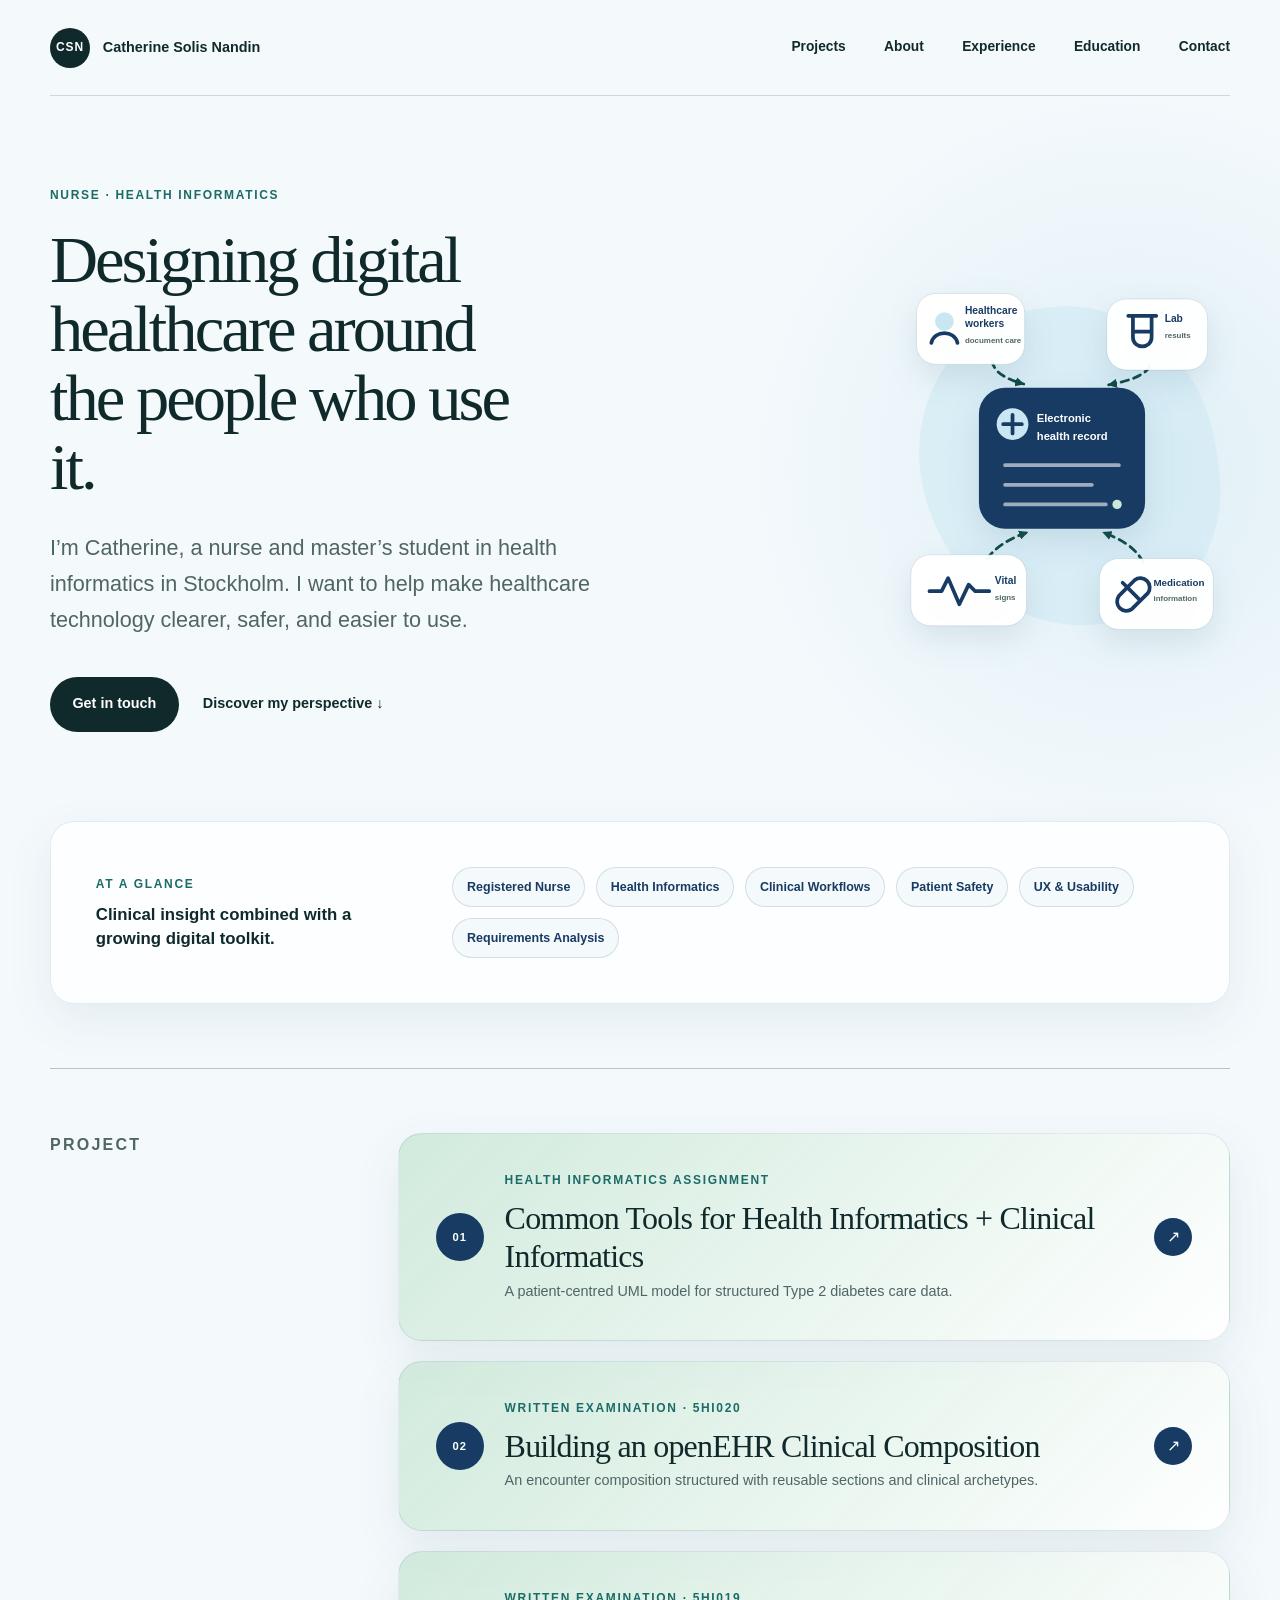
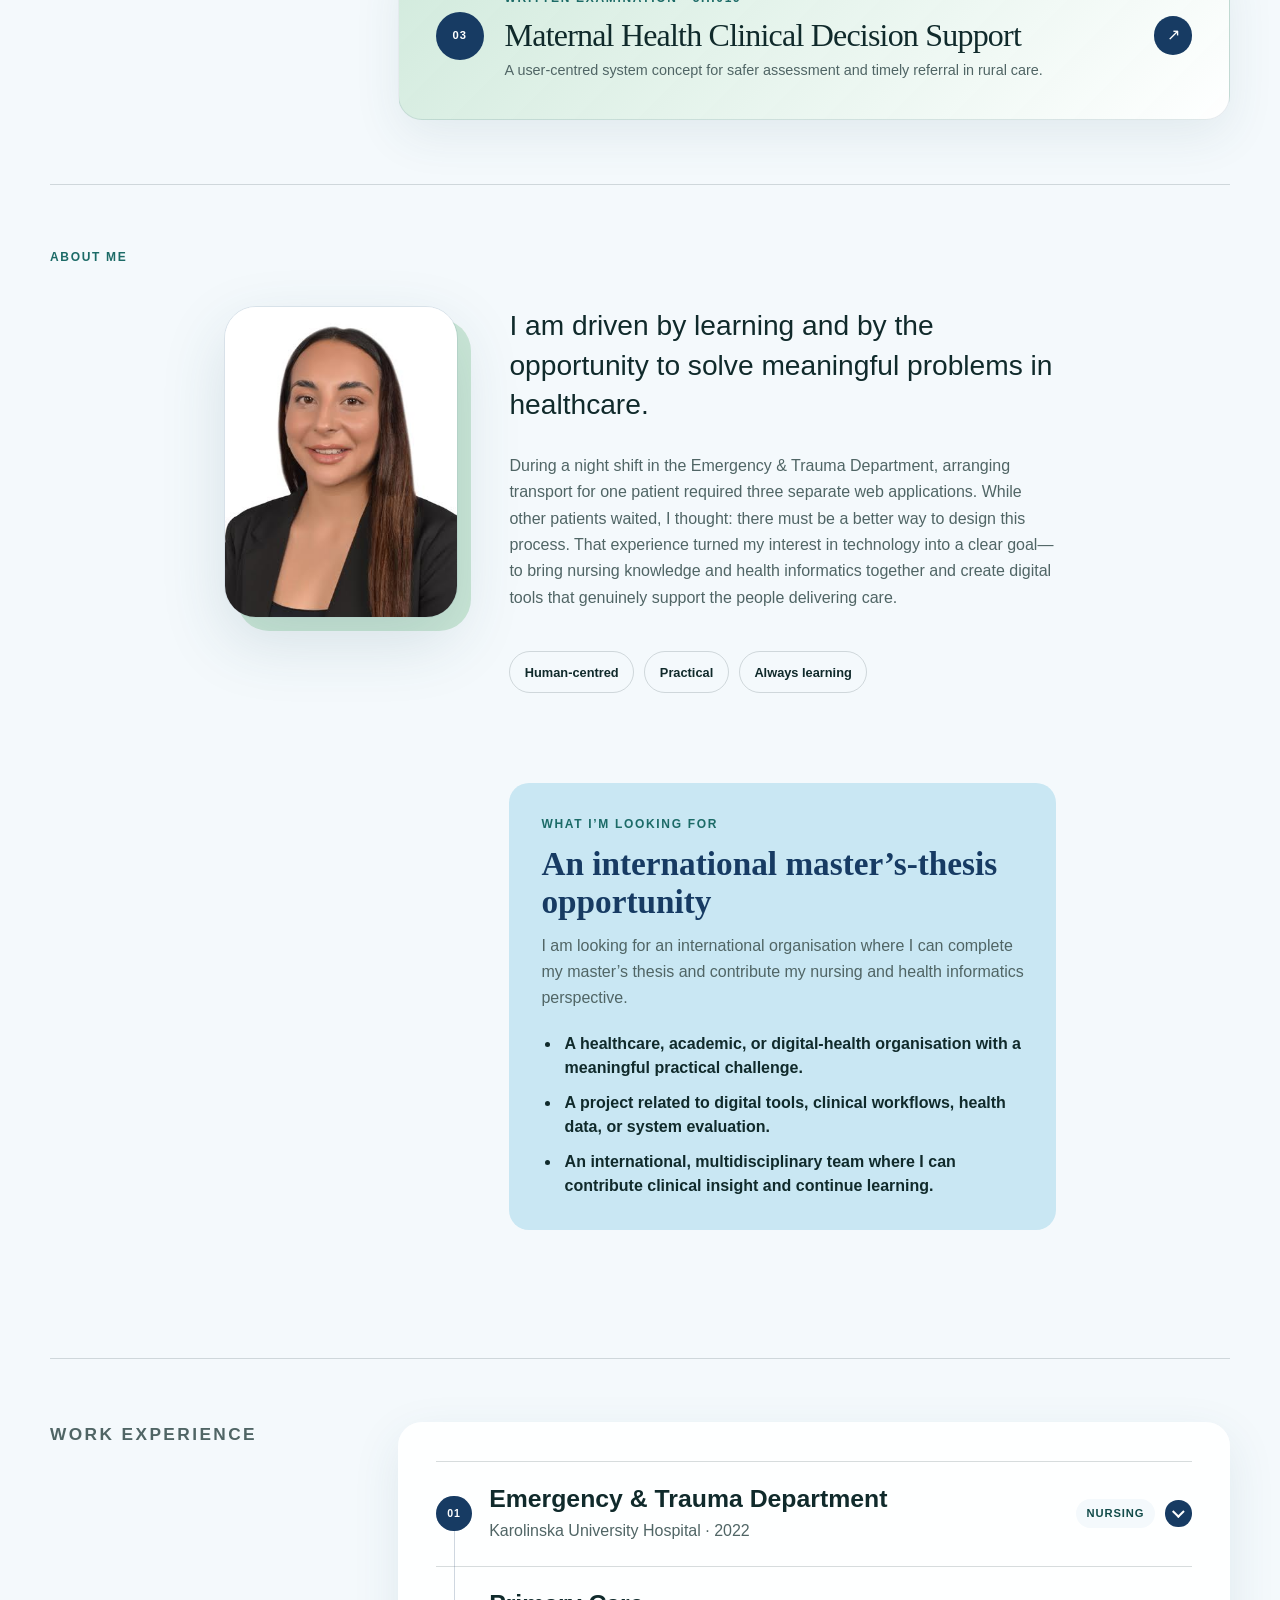
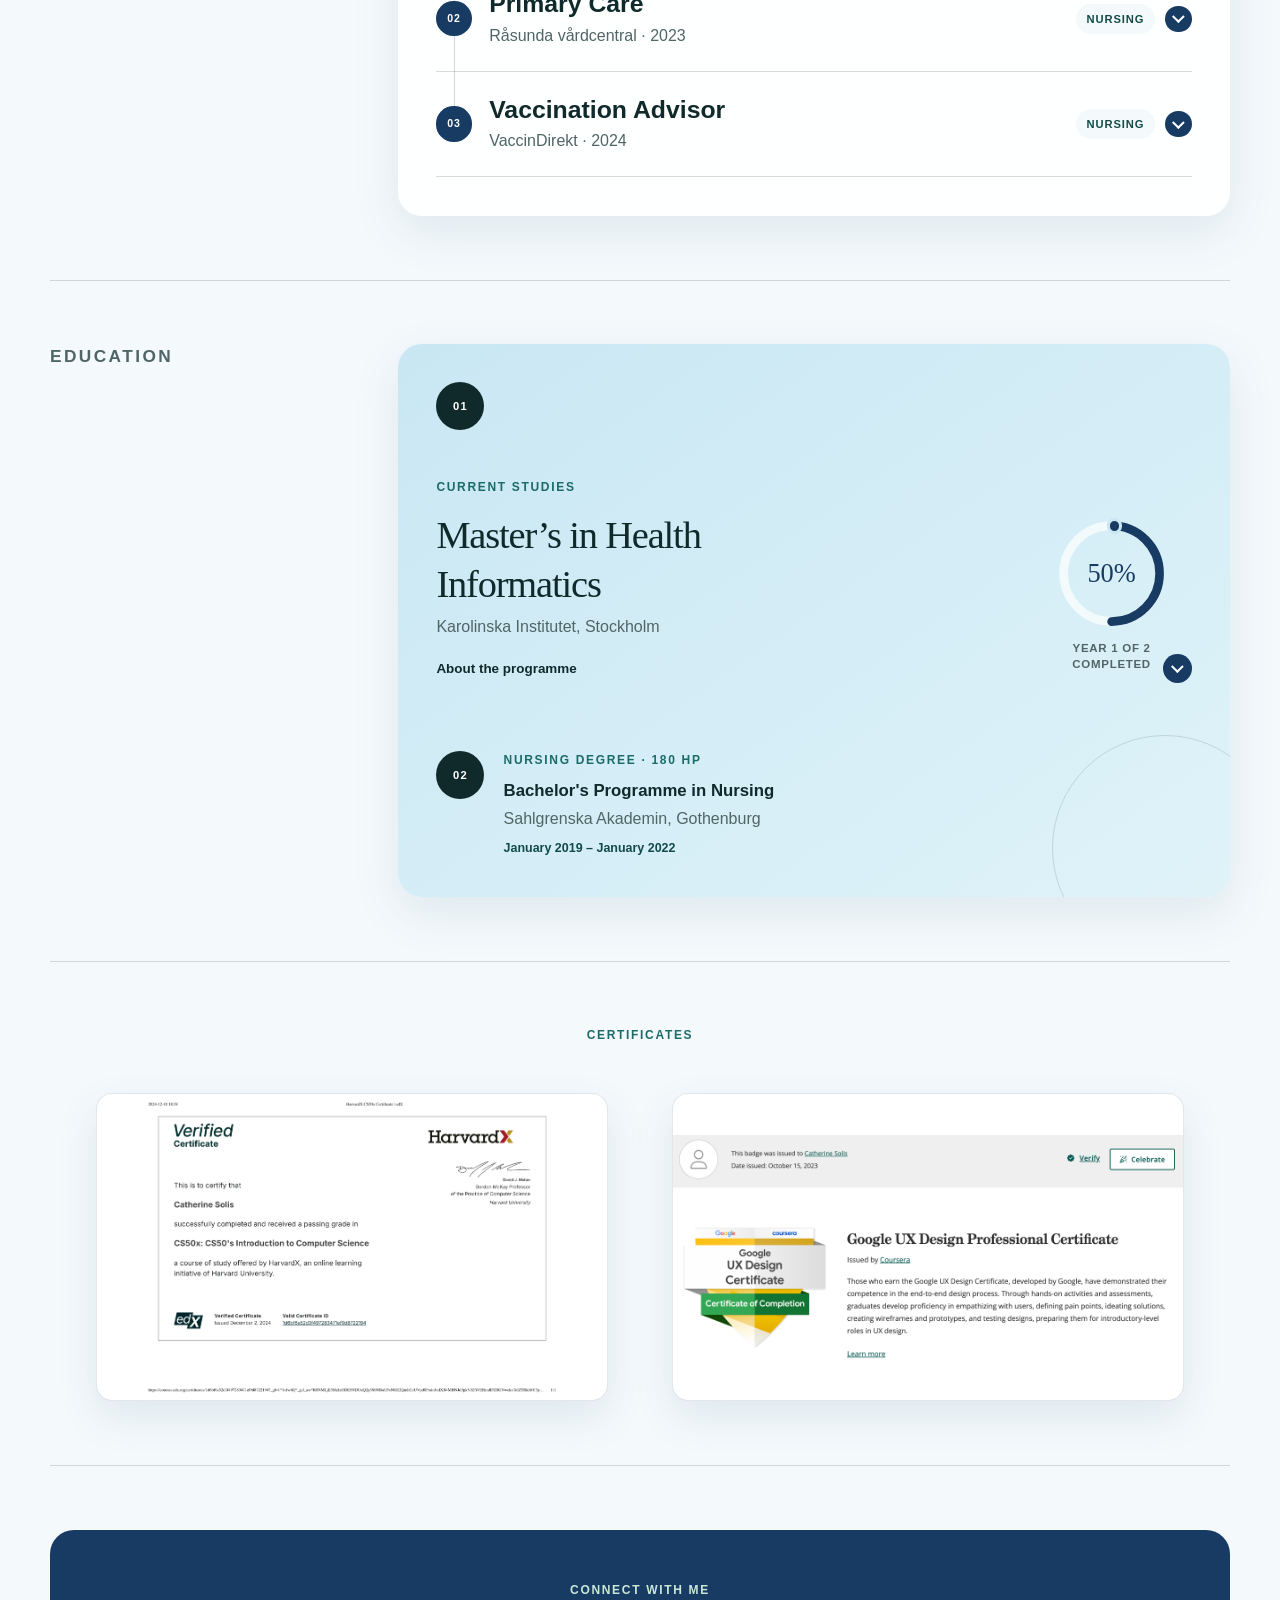
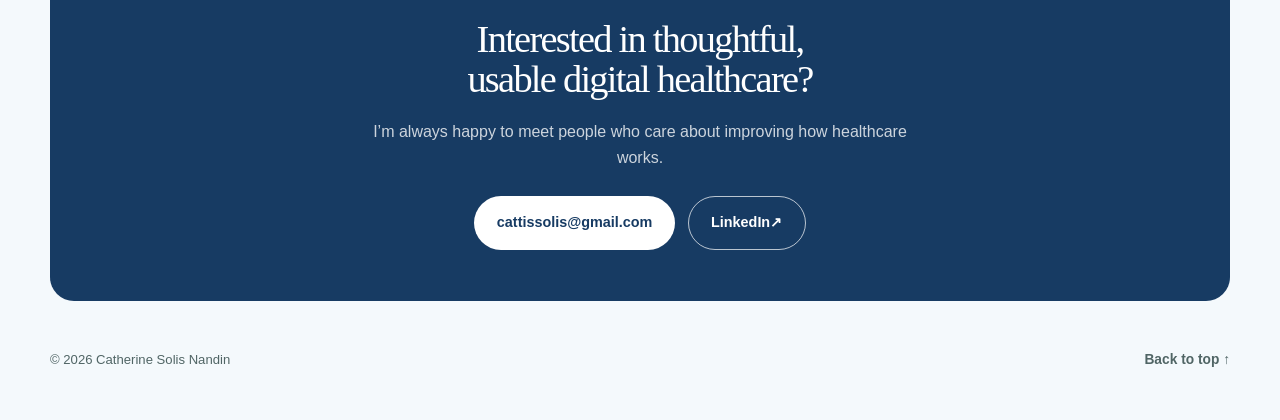
==== commit 42dd0c0c: "Center the about section" ====
--- a/index.html
+++ b/index.html
@@ -8,7 +8,7 @@
       content="Portfolio of Catherine Solis Nandin, a nurse and health informatics master's student focused on intuitive digital tools for healthcare."
     />
     <title>Catherine Solis Nandin | Nurse & Health Informatics</title>
-    <link rel="stylesheet" href="styles.css?v=20260715-2" />
+    <link rel="stylesheet" href="styles.css?v=20260715-3" />
   </head>
   <body id="top">
     <a class="skip-link" href="#main-content">Skip to content</a>
--- a/styles.css
+++ b/styles.css
@@ -435,7 +435,7 @@
   gap: clamp(2rem, 4vw, 4rem);
   align-items: start;
   width: min(100%, 52rem);
-  margin-left: auto;
+  margin-inline: auto;
 }
 
 .about-body .section-content {
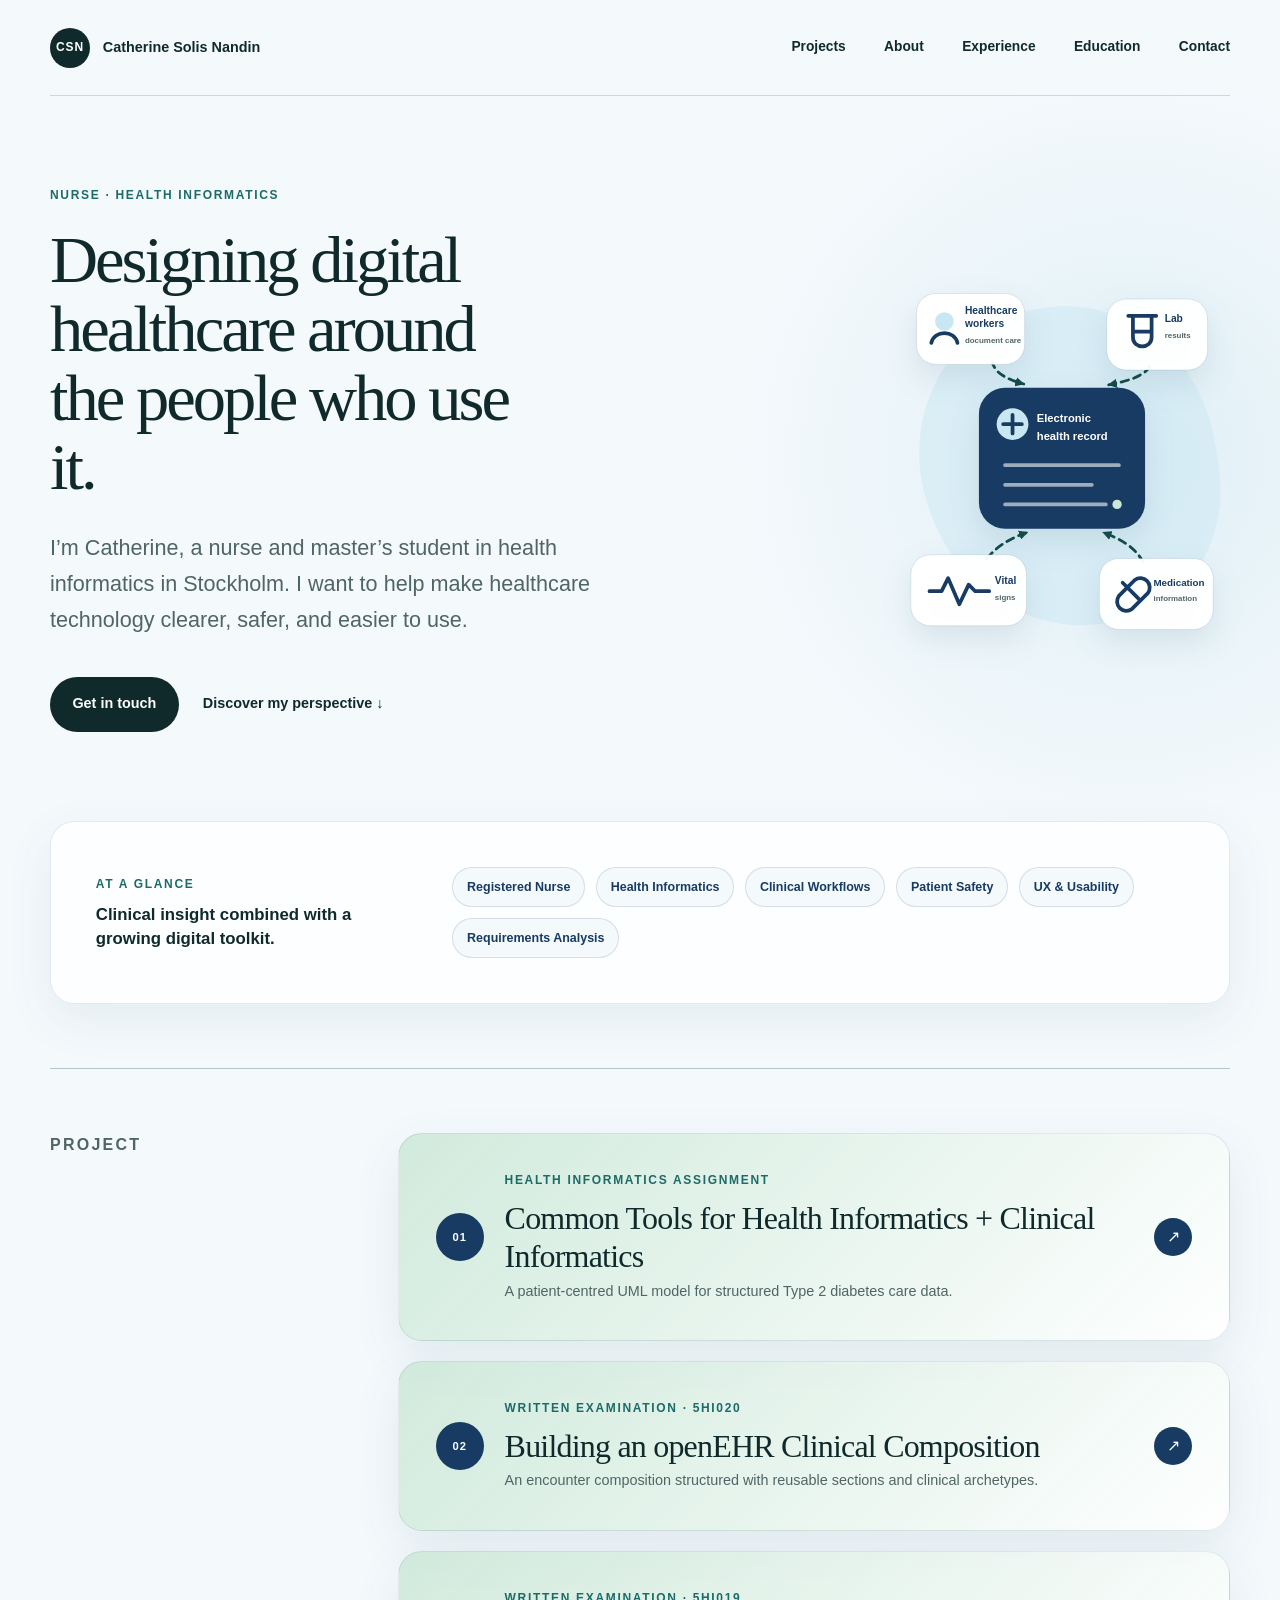
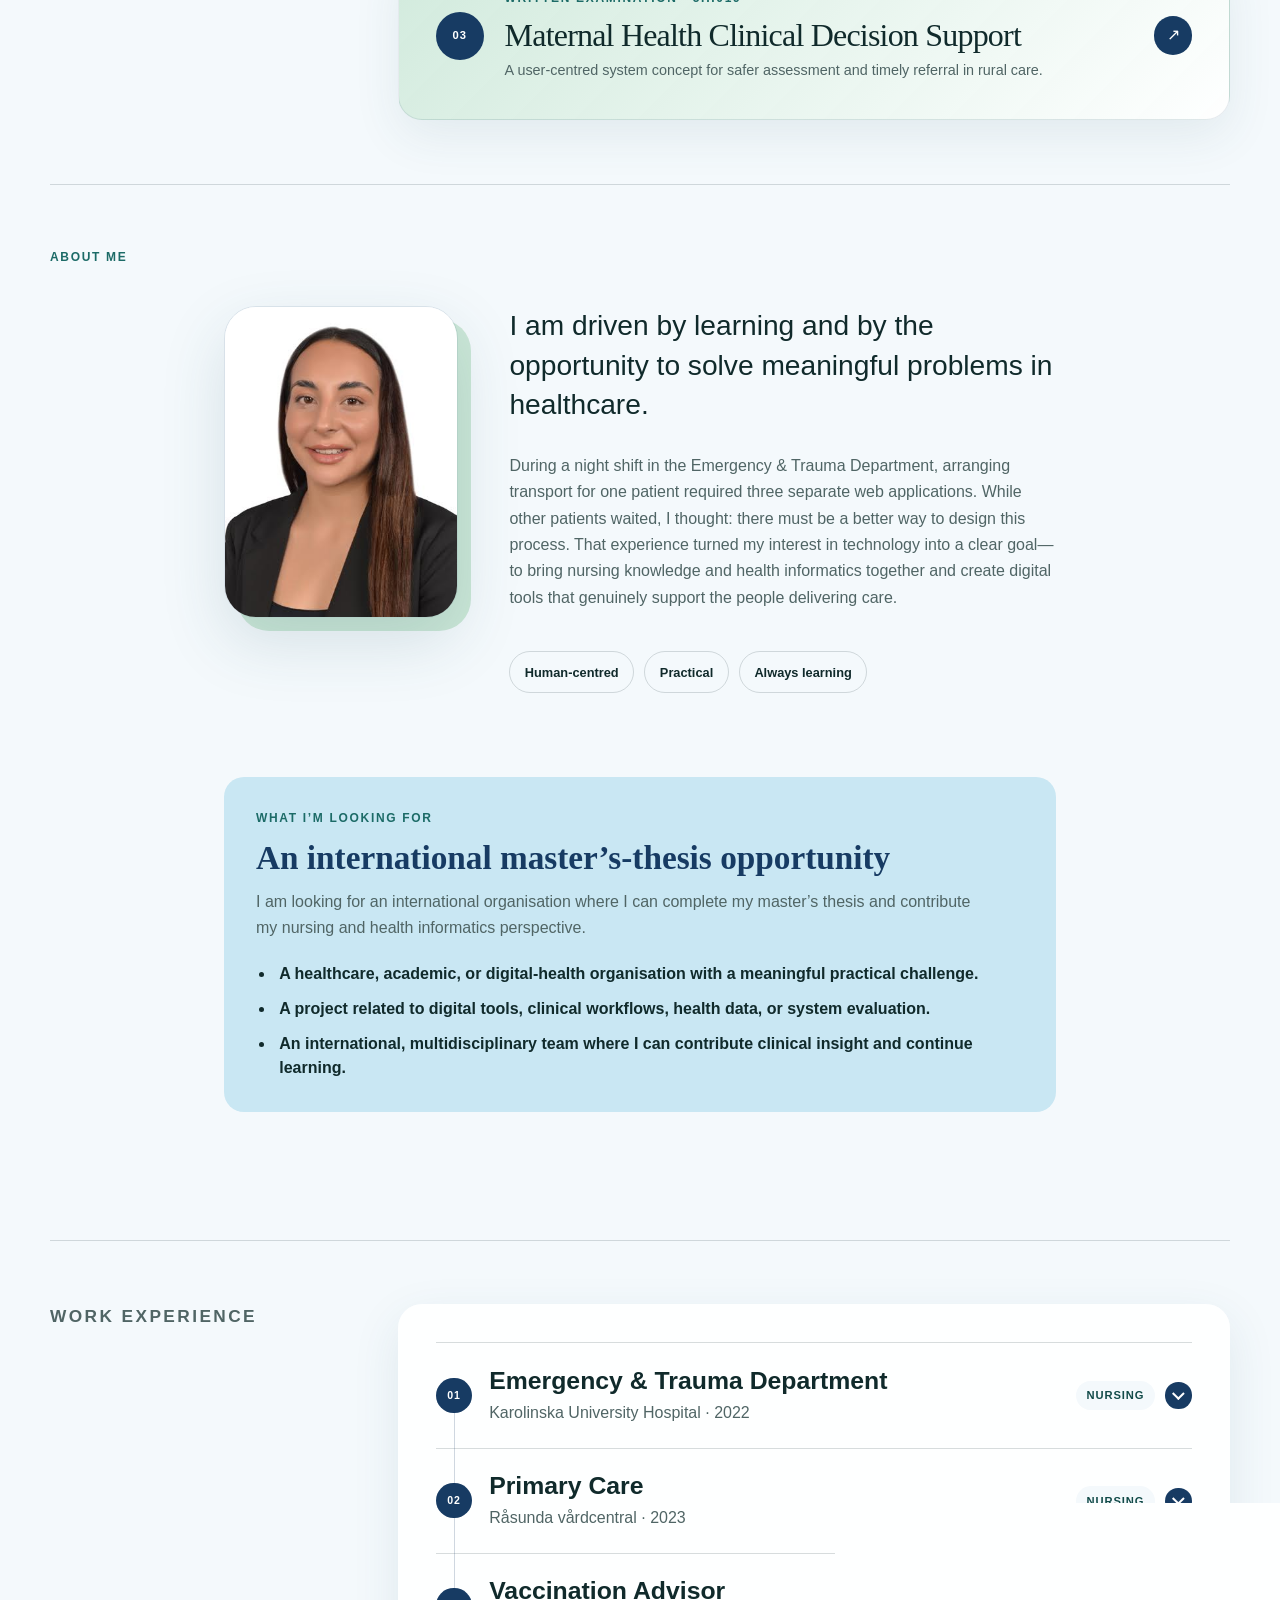
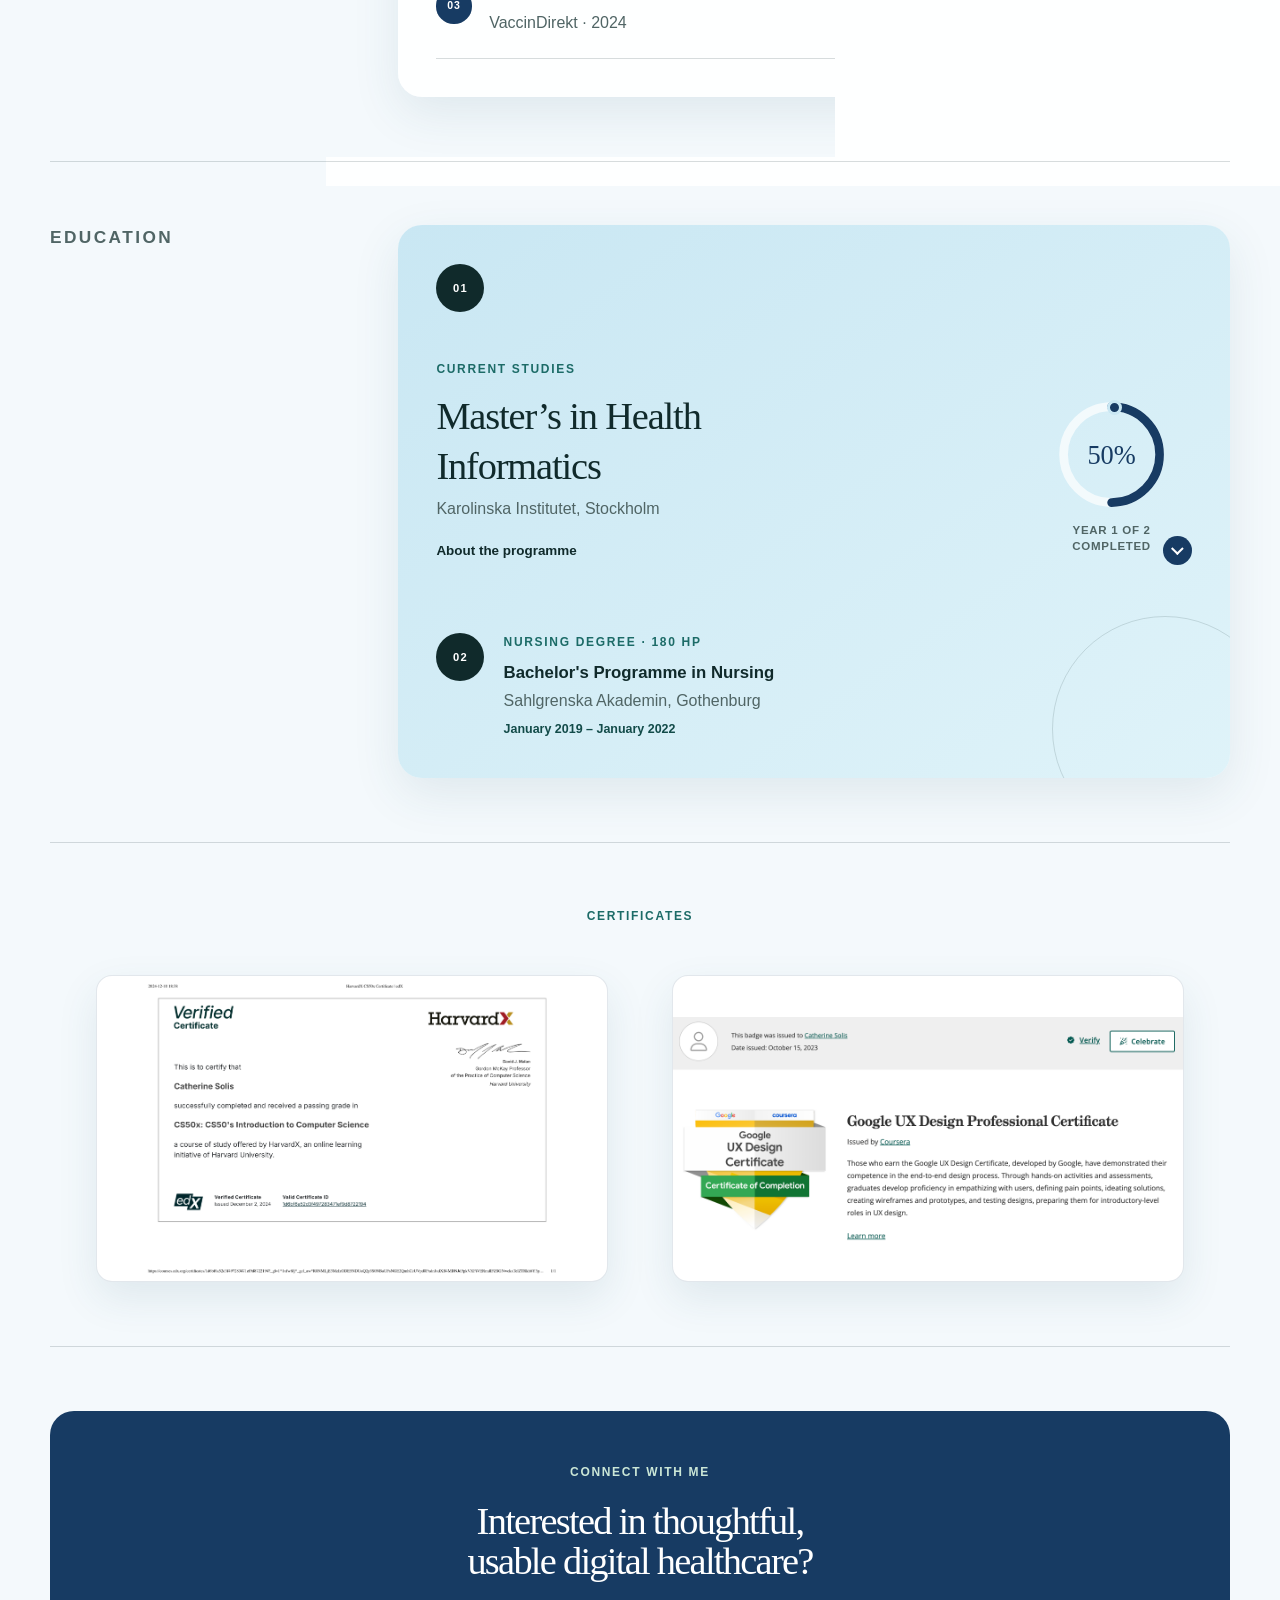
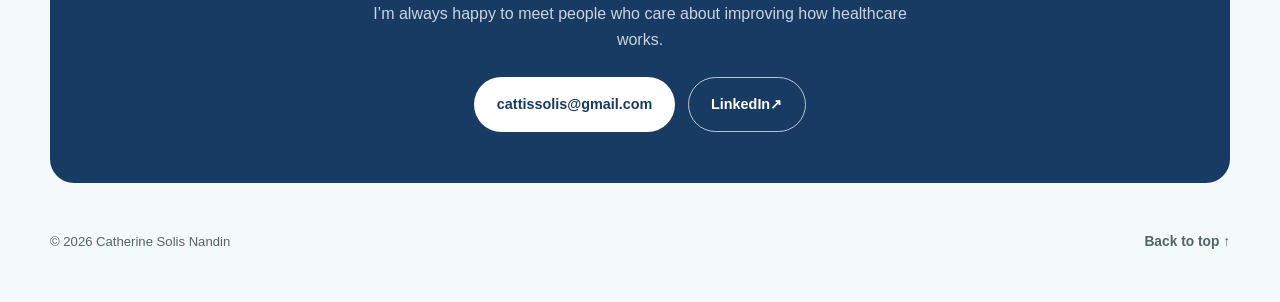
==== commit 0fc562aa: "Widen the thesis opportunity section" ====
--- a/index.html
+++ b/index.html
@@ -8,7 +8,7 @@
       content="Portfolio of Catherine Solis Nandin, a nurse and health informatics master's student focused on intuitive digital tools for healthcare."
     />
     <title>Catherine Solis Nandin | Nurse & Health Informatics</title>
-    <link rel="stylesheet" href="styles.css?v=20260715-3" />
+    <link rel="stylesheet" href="styles.css?v=20260715-4" />
   </head>
   <body id="top">
     <a class="skip-link" href="#main-content">Skip to content</a>
@@ -192,29 +192,29 @@
               <span>Practical</span>
               <span>Always learning</span>
             </div>
-            <div class="opportunity">
-              <p class="eyebrow">What I’m looking for</p>
-              <h3>An international master’s-thesis opportunity</h3>
-              <p>
-                I am looking for an international organisation where I can
-                complete my master’s thesis and contribute my nursing and health
-                informatics perspective.
-              </p>
-              <ul>
-                <li>
-                  A healthcare, academic, or digital-health organisation with a
-                  meaningful practical challenge.
-                </li>
-                <li>
-                  A project related to digital tools, clinical workflows, health
-                  data, or system evaluation.
-                </li>
-                <li>
-                  An international, multidisciplinary team where I can contribute
-                  clinical insight and continue learning.
-                </li>
-              </ul>
-            </div>
+          </div>
+          <div class="opportunity">
+            <p class="eyebrow">What I’m looking for</p>
+            <h3>An international master’s-thesis opportunity</h3>
+            <p>
+              I am looking for an international organisation where I can
+              complete my master’s thesis and contribute my nursing and health
+              informatics perspective.
+            </p>
+            <ul>
+              <li>
+                A healthcare, academic, or digital-health organisation with a
+                meaningful practical challenge.
+              </li>
+              <li>
+                A project related to digital tools, clinical workflows, health
+                data, or system evaluation.
+              </li>
+              <li>
+                An international, multidisciplinary team where I can contribute
+                clinical insight and continue learning.
+              </li>
+            </ul>
           </div>
         </div>
       </section>
--- a/styles.css
+++ b/styles.css
@@ -543,7 +543,8 @@
 }
 
 .opportunity {
-  margin-top: clamp(4rem, 7vw, 6rem);
+  grid-column: 1 / -1;
+  margin-top: 2rem;
   padding: clamp(1.5rem, 3vw, 2rem);
   border-radius: 1.25rem;
   background: var(--sky);
@@ -562,7 +563,7 @@
 }
 
 .opportunity > p:not(.eyebrow) {
-  max-width: 38rem;
+  max-width: 46rem;
   color: var(--muted);
 }
 
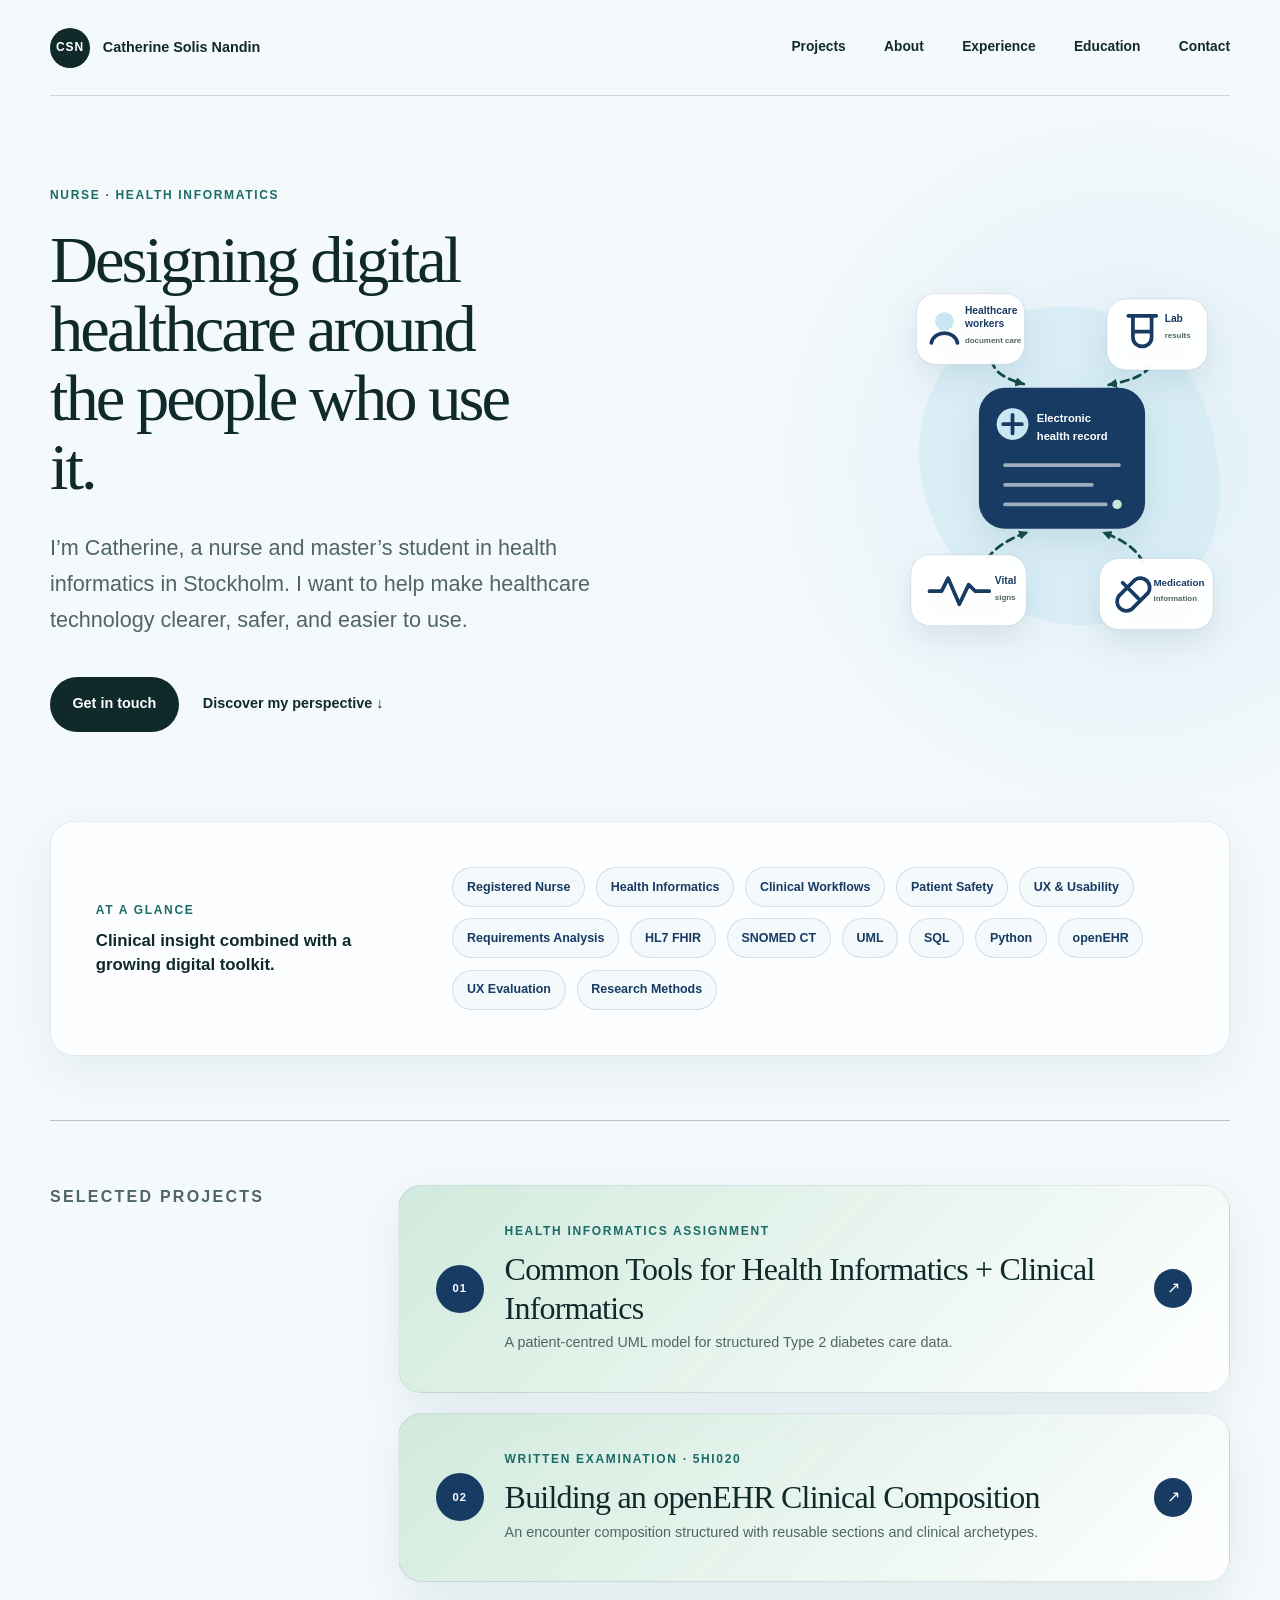
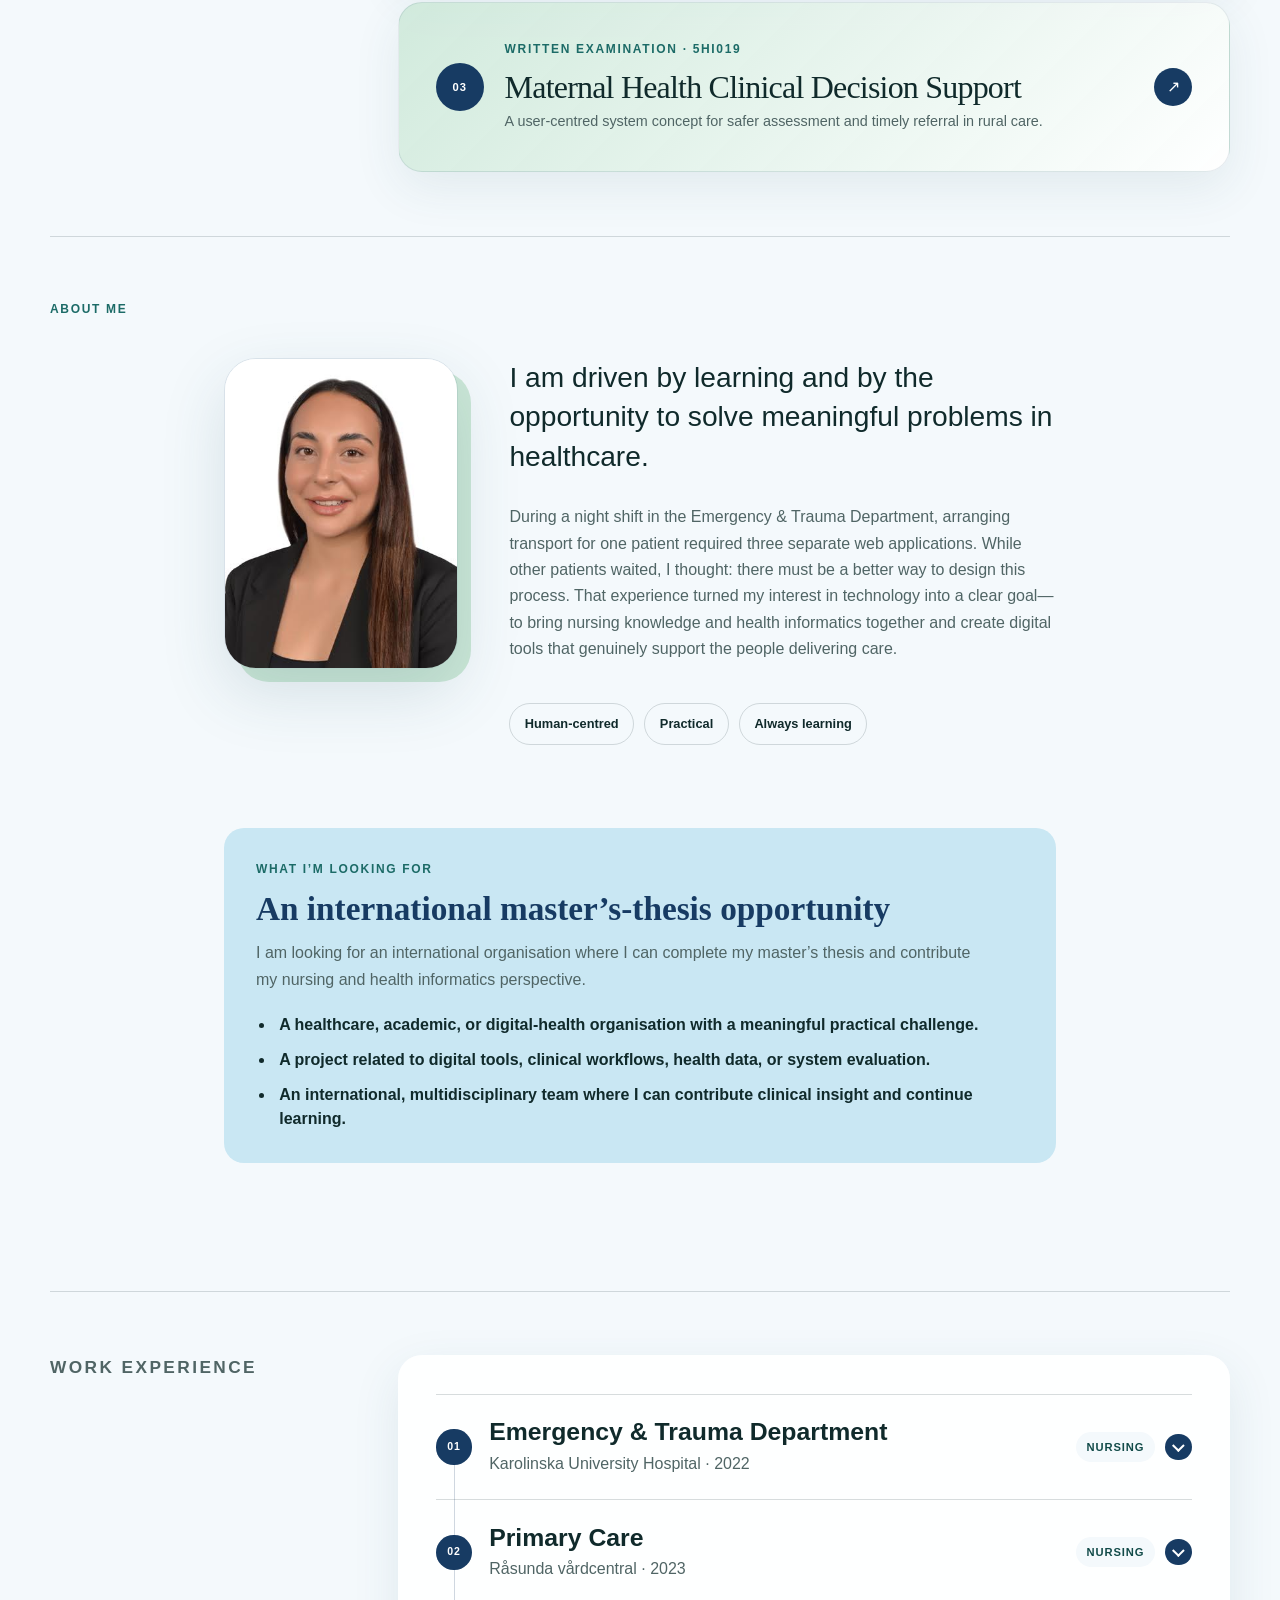
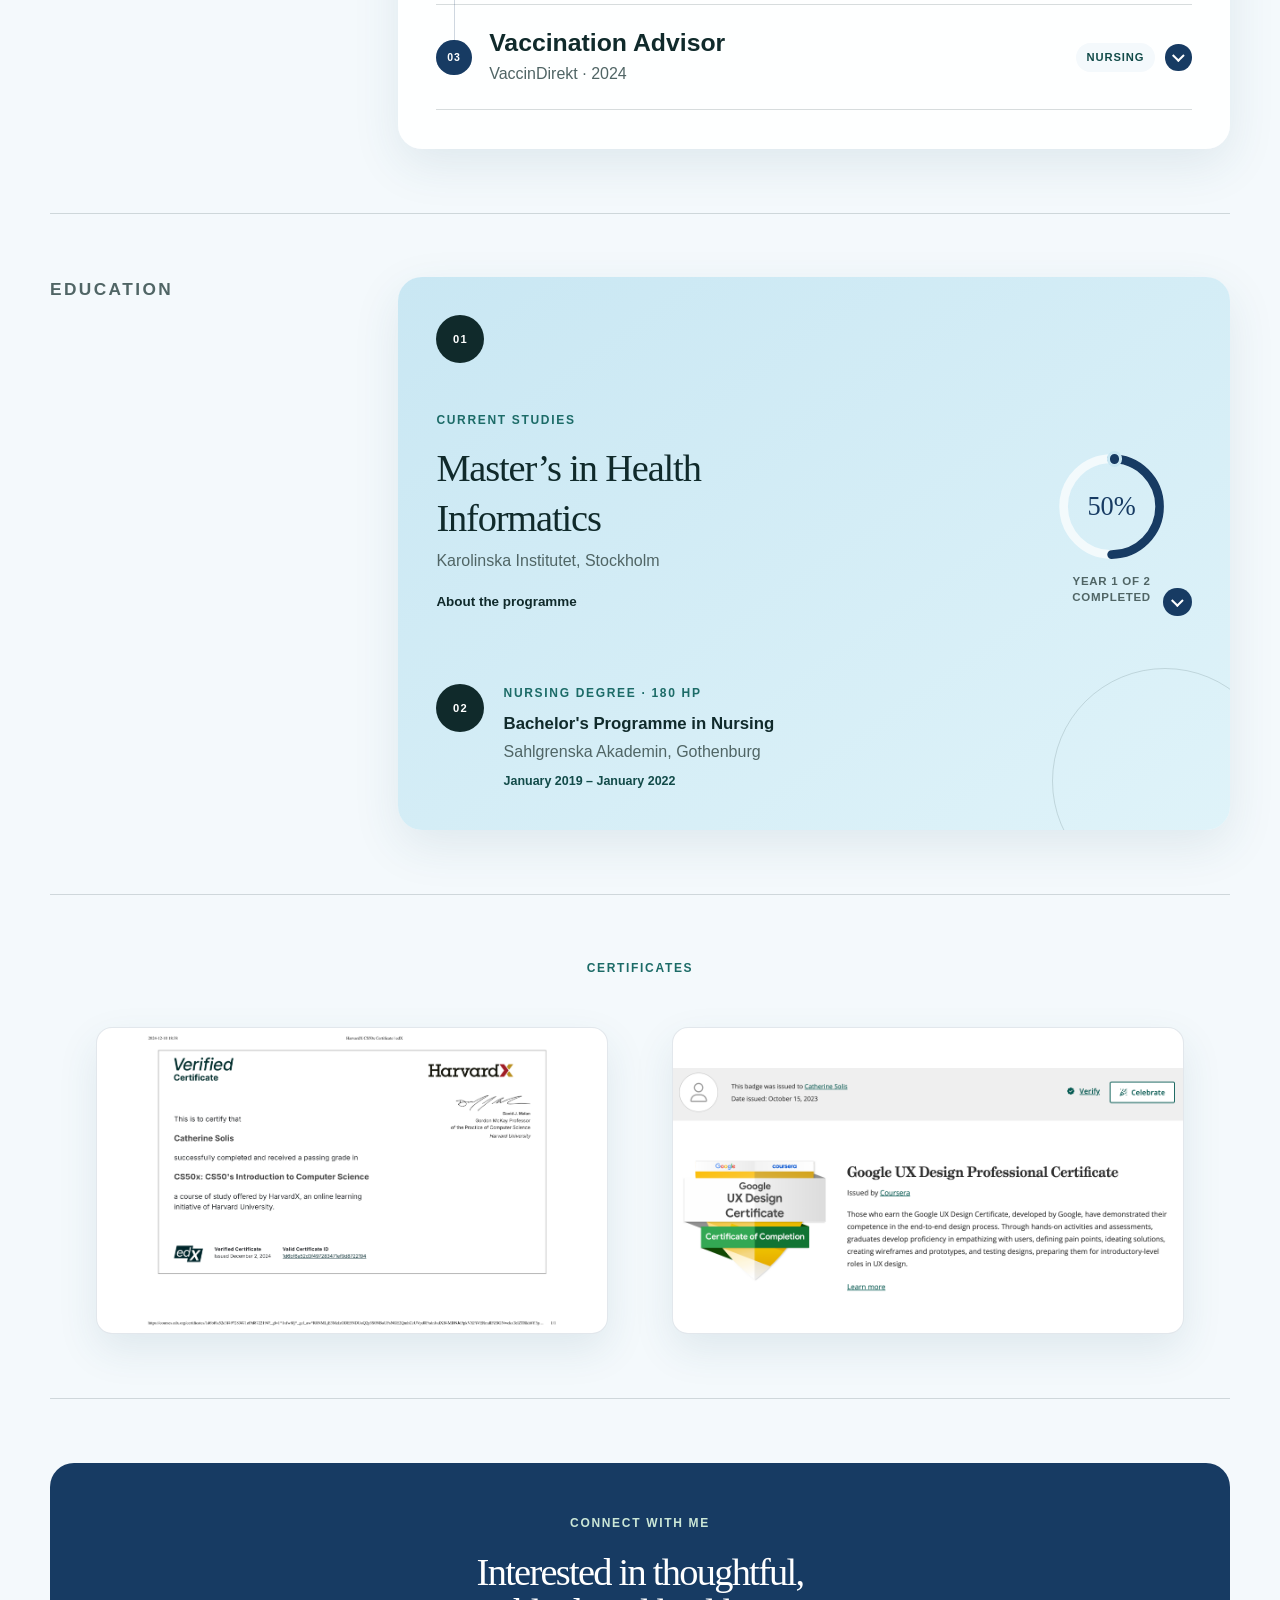
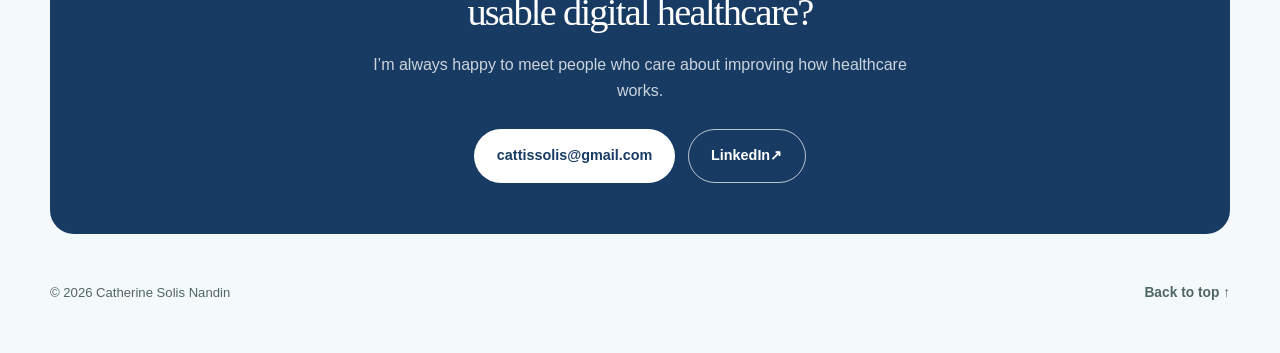
==== commit fa17a819: "Expand portfolio skills" ====
--- a/index.html
+++ b/index.html
@@ -110,12 +110,20 @@
           <li>Patient Safety</li>
           <li>UX & Usability</li>
           <li>Requirements Analysis</li>
+          <li>HL7 FHIR</li>
+          <li>SNOMED CT</li>
+          <li>UML</li>
+          <li>SQL</li>
+          <li>Python</li>
+          <li>openEHR</li>
+          <li>UX Evaluation</li>
+          <li>Research Methods</li>
         </ul>
       </section>
 
       <section class="project-preview" id="projects">
         <div class="project-preview-intro">
-          <p class="eyebrow">Project</p>
+          <p class="eyebrow">Selected Projects</p>
         </div>
         <div class="project-teaser-list">
           <a
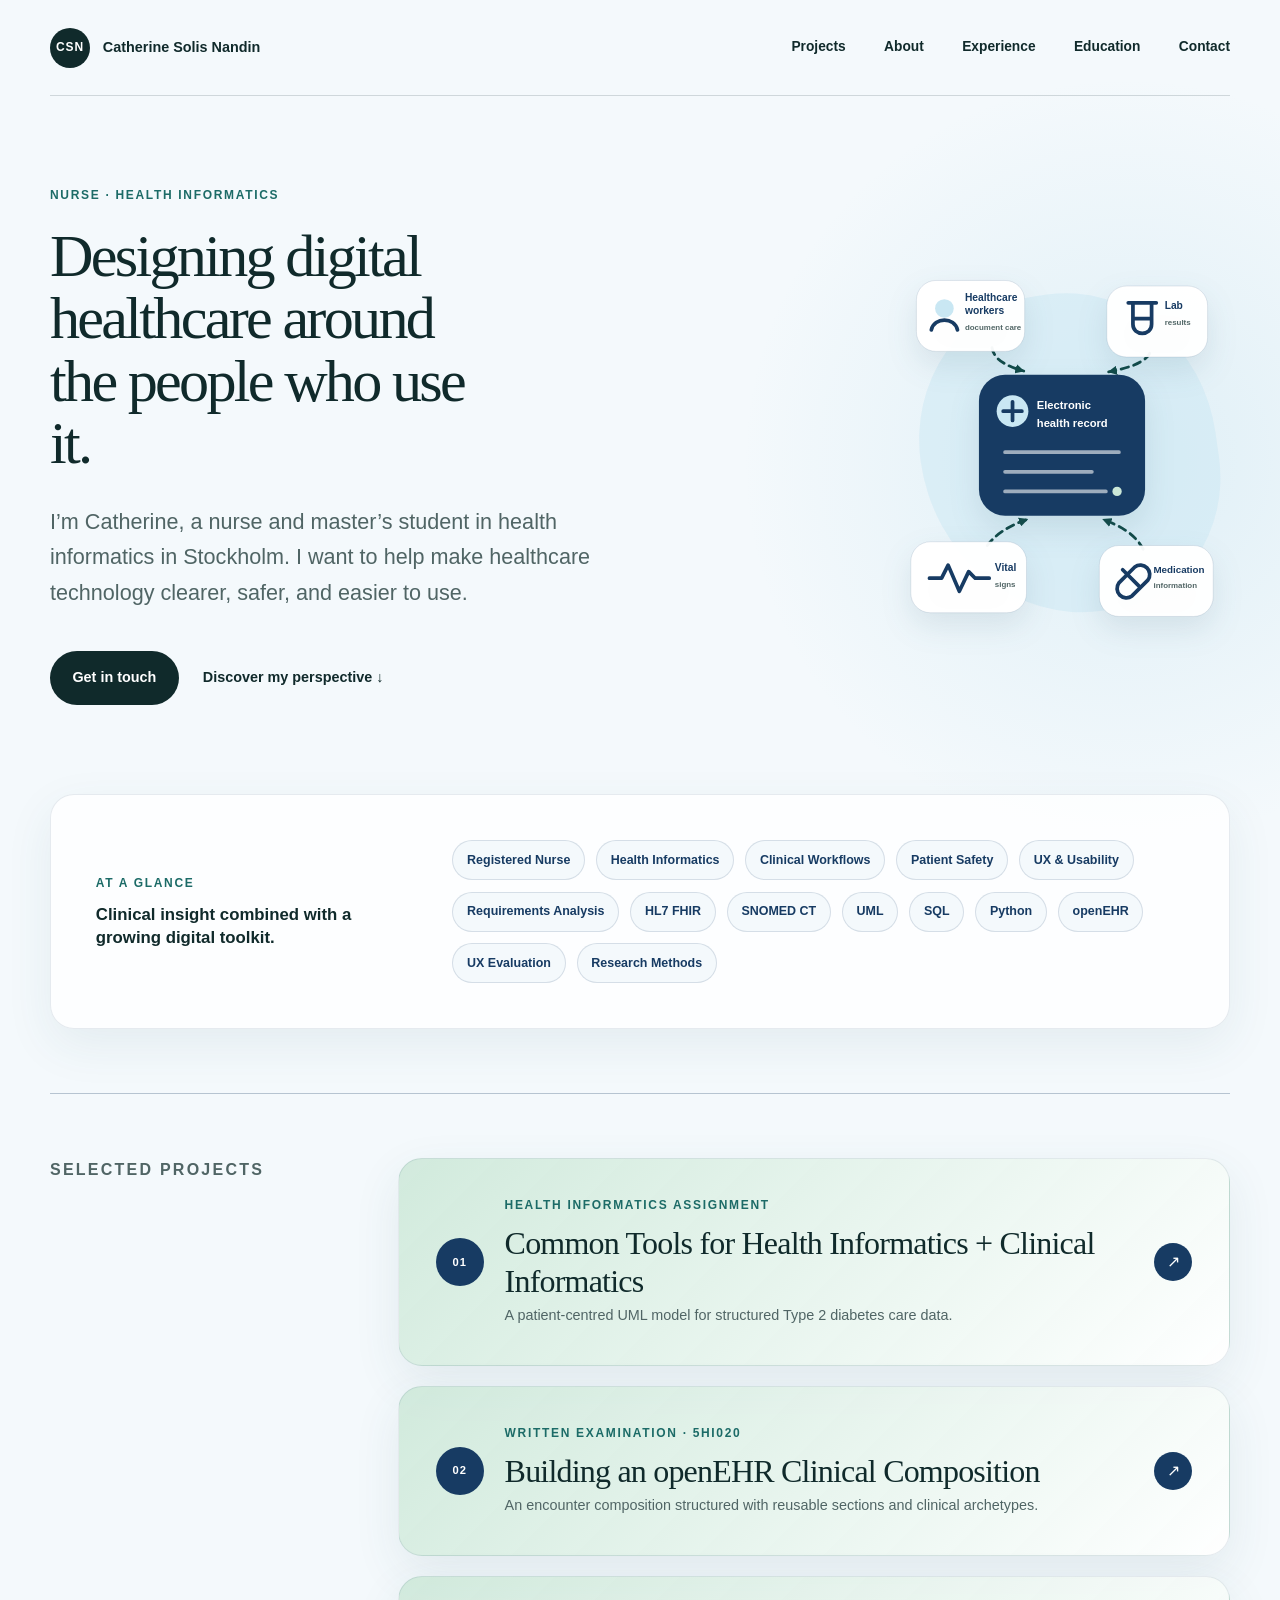
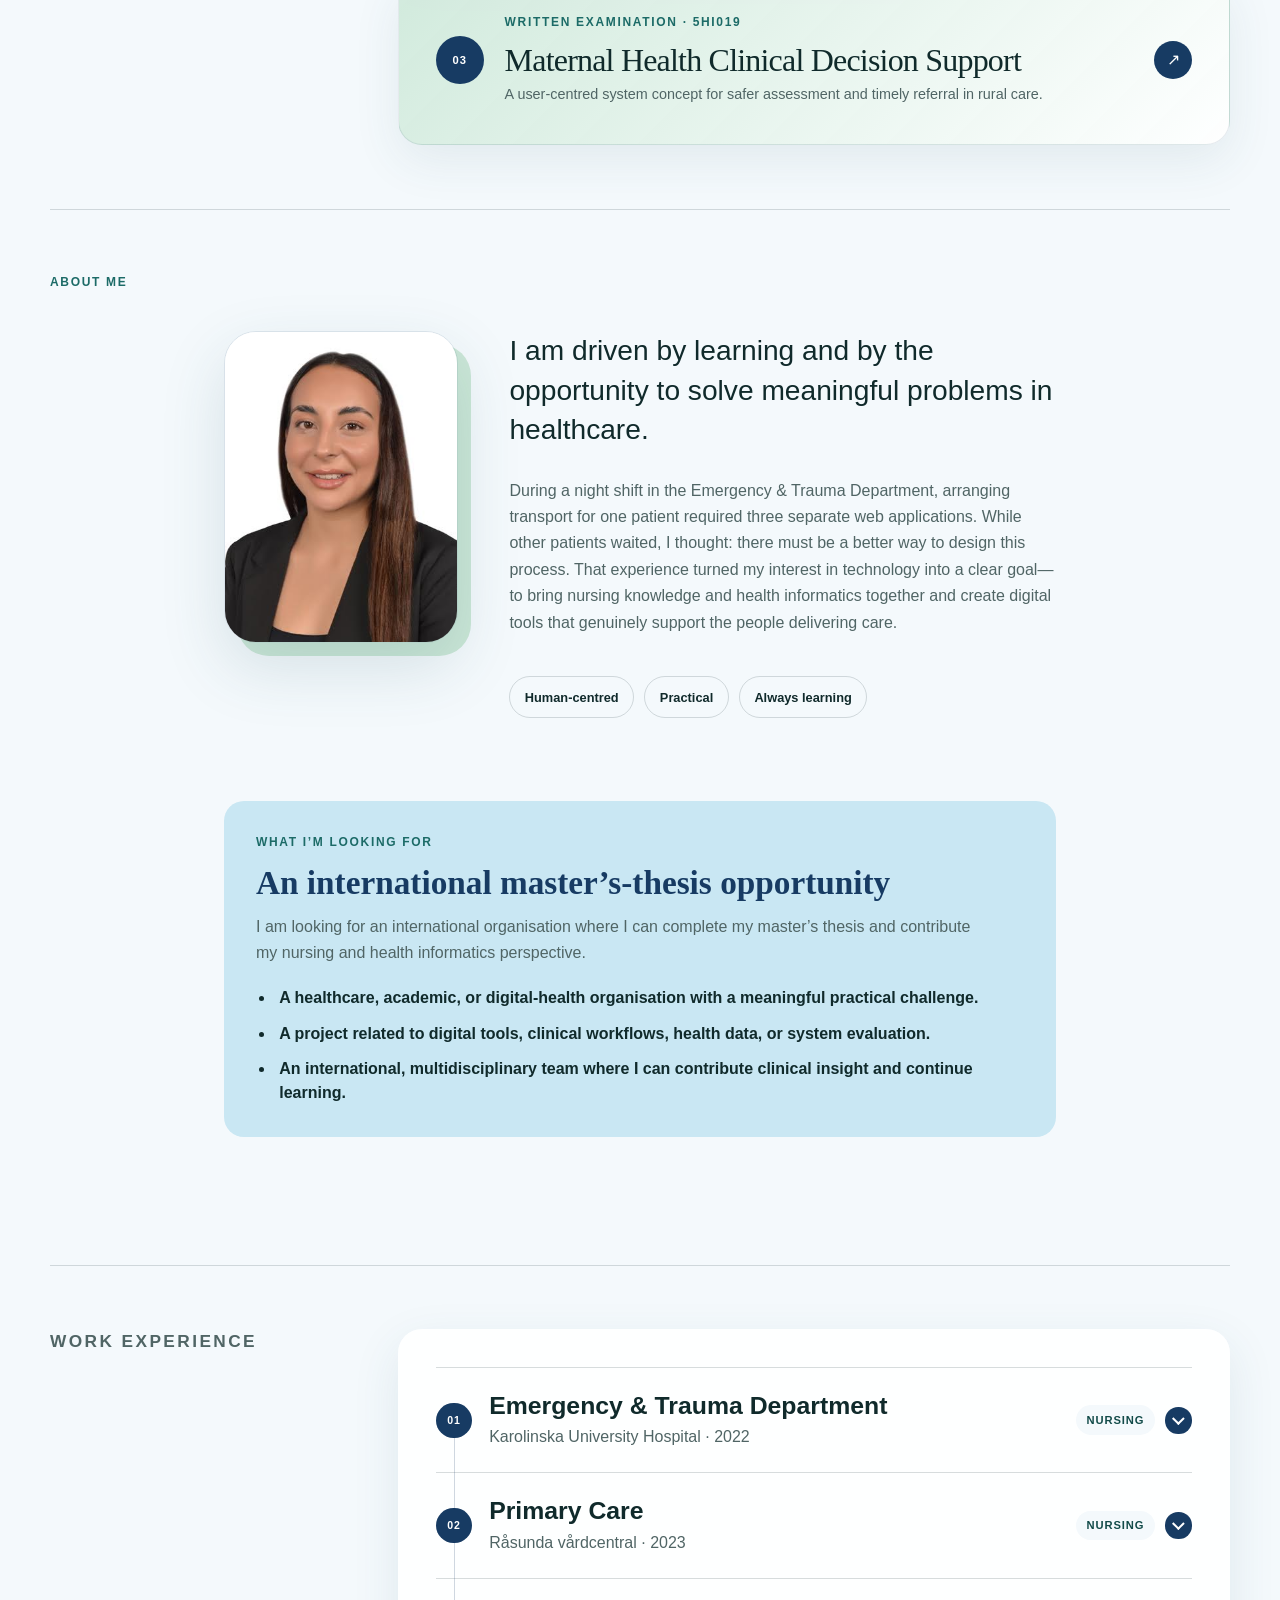
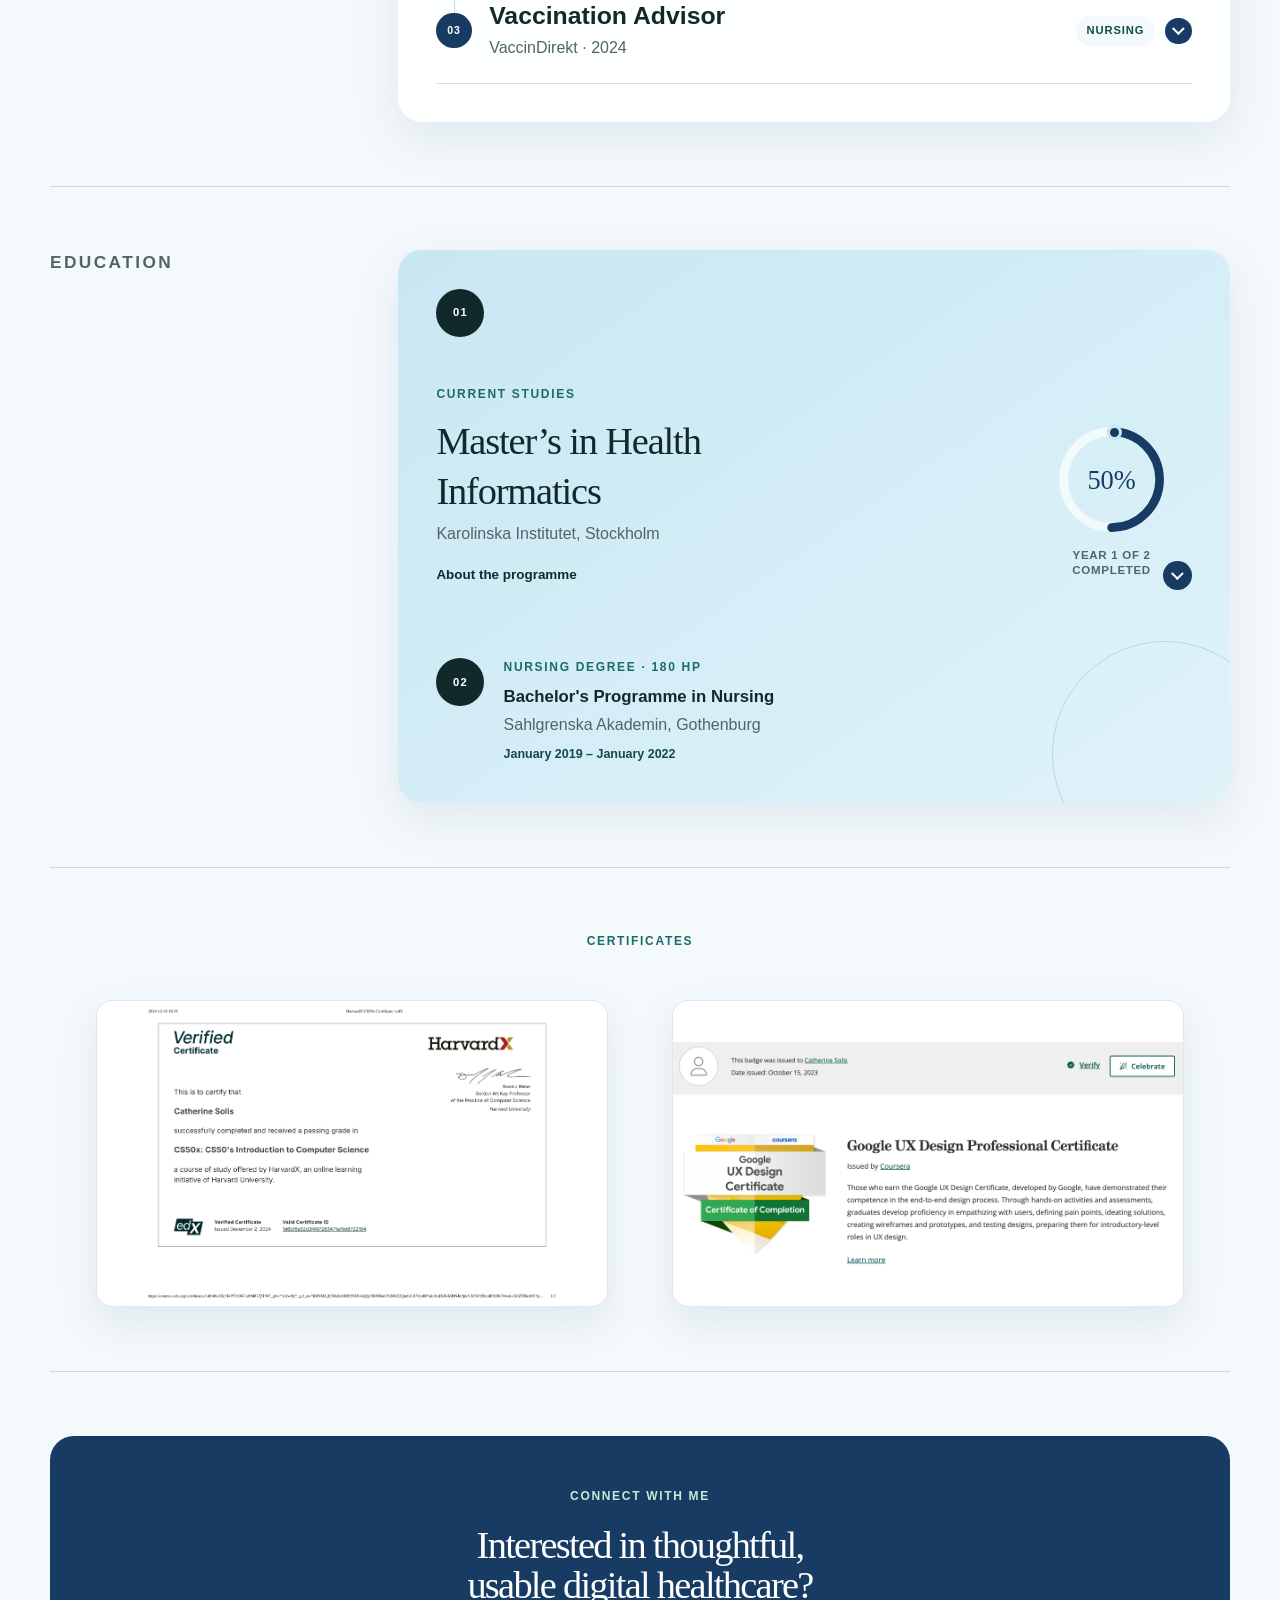
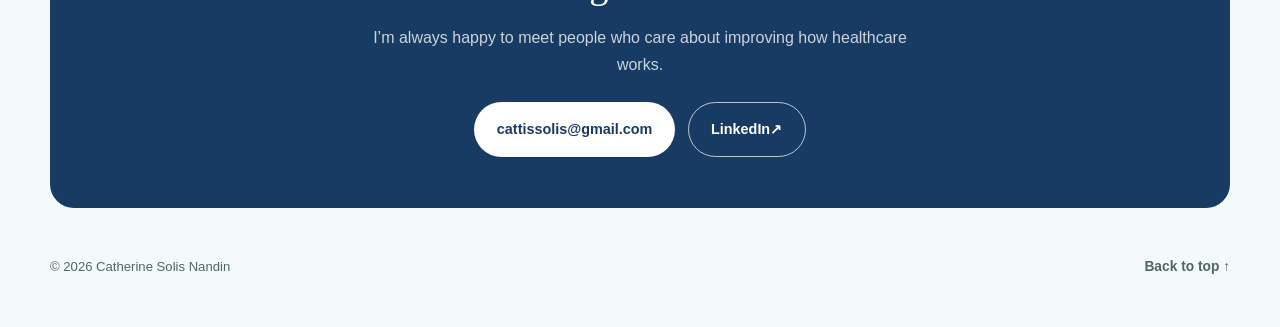
==== commit 50643164: "Reduce homepage headline size" ====
--- a/index.html
+++ b/index.html
@@ -8,7 +8,7 @@
       content="Portfolio of Catherine Solis Nandin, a nurse and health informatics master's student focused on intuitive digital tools for healthcare."
     />
     <title>Catherine Solis Nandin | Nurse & Health Informatics</title>
-    <link rel="stylesheet" href="styles.css?v=20260715-4" />
+    <link rel="stylesheet" href="styles.css?v=20260717-1" />
   </head>
   <body id="top">
     <a class="skip-link" href="#main-content">Skip to content</a>
--- a/styles.css
+++ b/styles.css
@@ -294,6 +294,10 @@
   font-weight: 400;
 }
 
+.hero-copy h1 {
+  font-size: clamp(2.8rem, 4.7vw, 4.5rem);
+}
+
 h2 {
   margin-bottom: 1.5rem;
   font-family: Georgia, "Times New Roman", serif;
@@ -2133,6 +2137,10 @@
     font-size: clamp(2.5rem, 10.5vw, 2.9rem);
   }
 
+  .hero-copy h1 {
+    font-size: clamp(2.3rem, 9.5vw, 2.65rem);
+  }
+
   .hero-intro {
     margin-bottom: 1.75rem;
     font-size: 1rem;
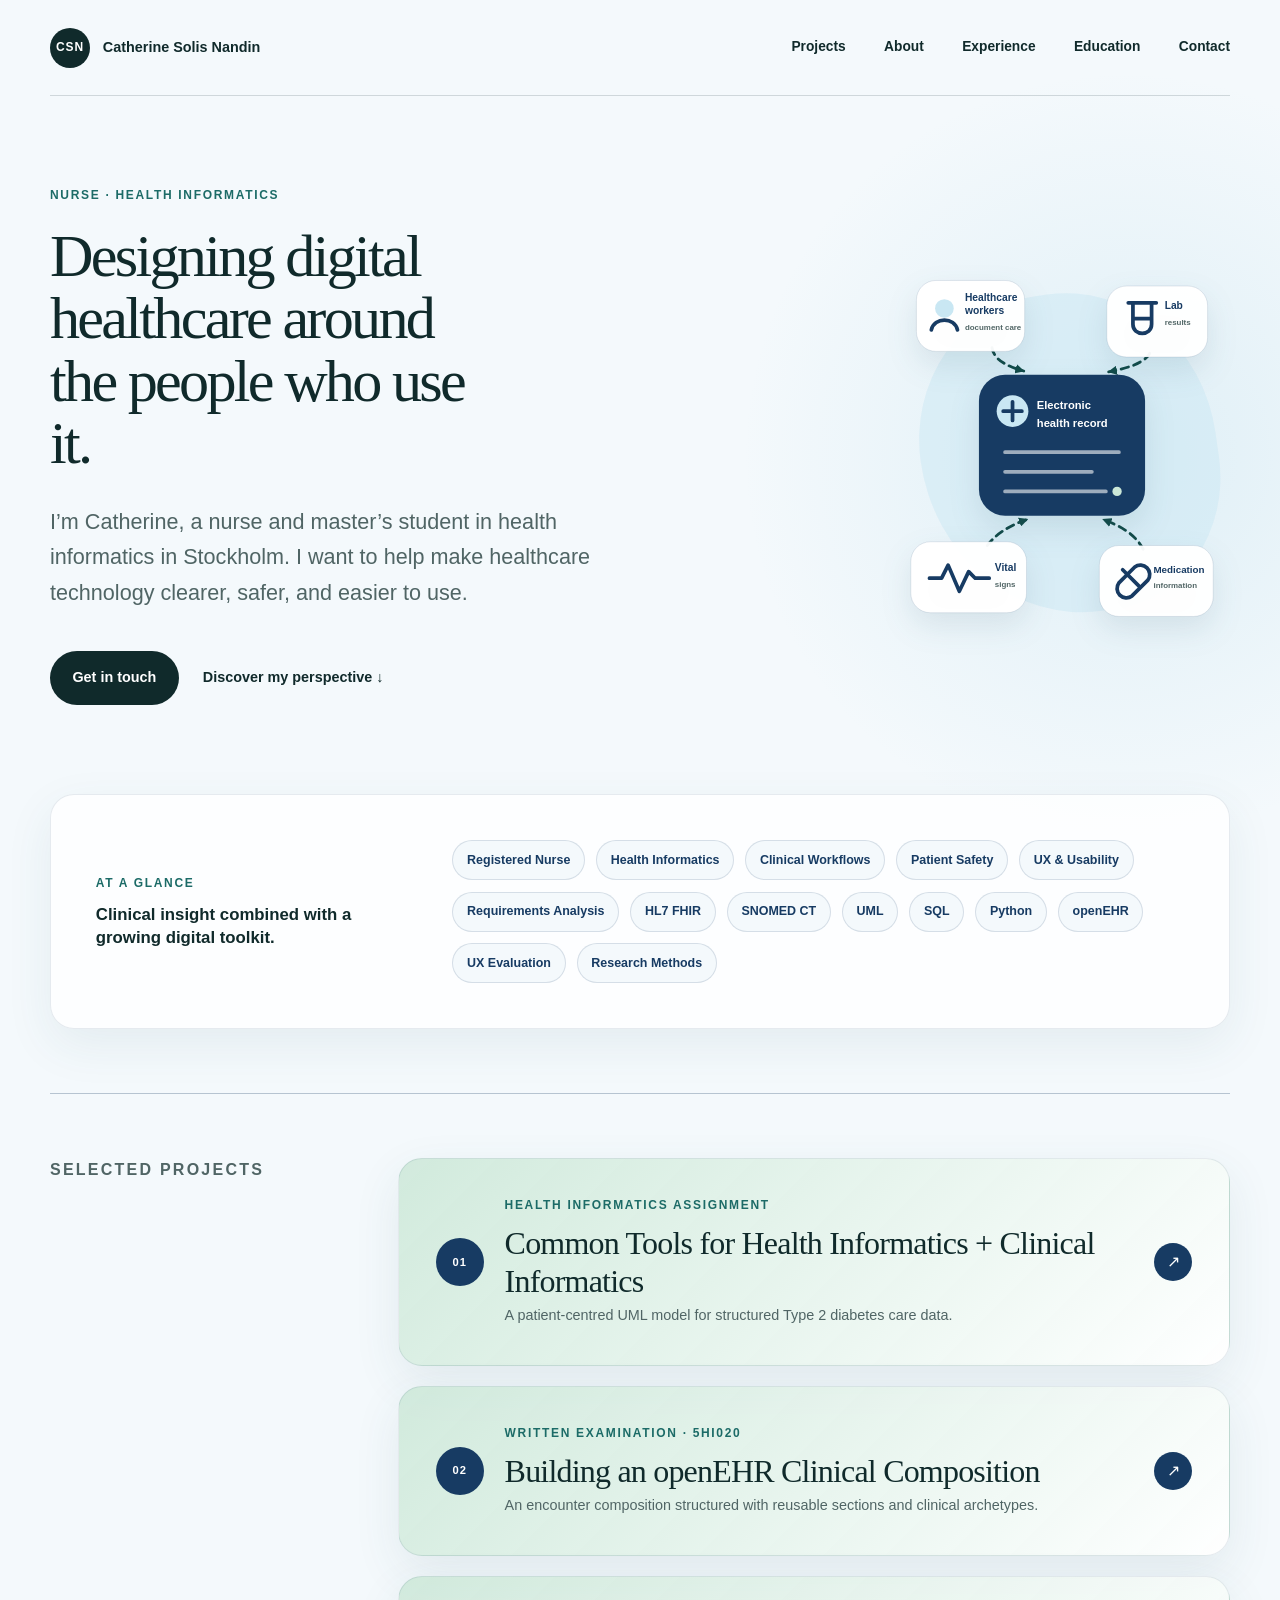
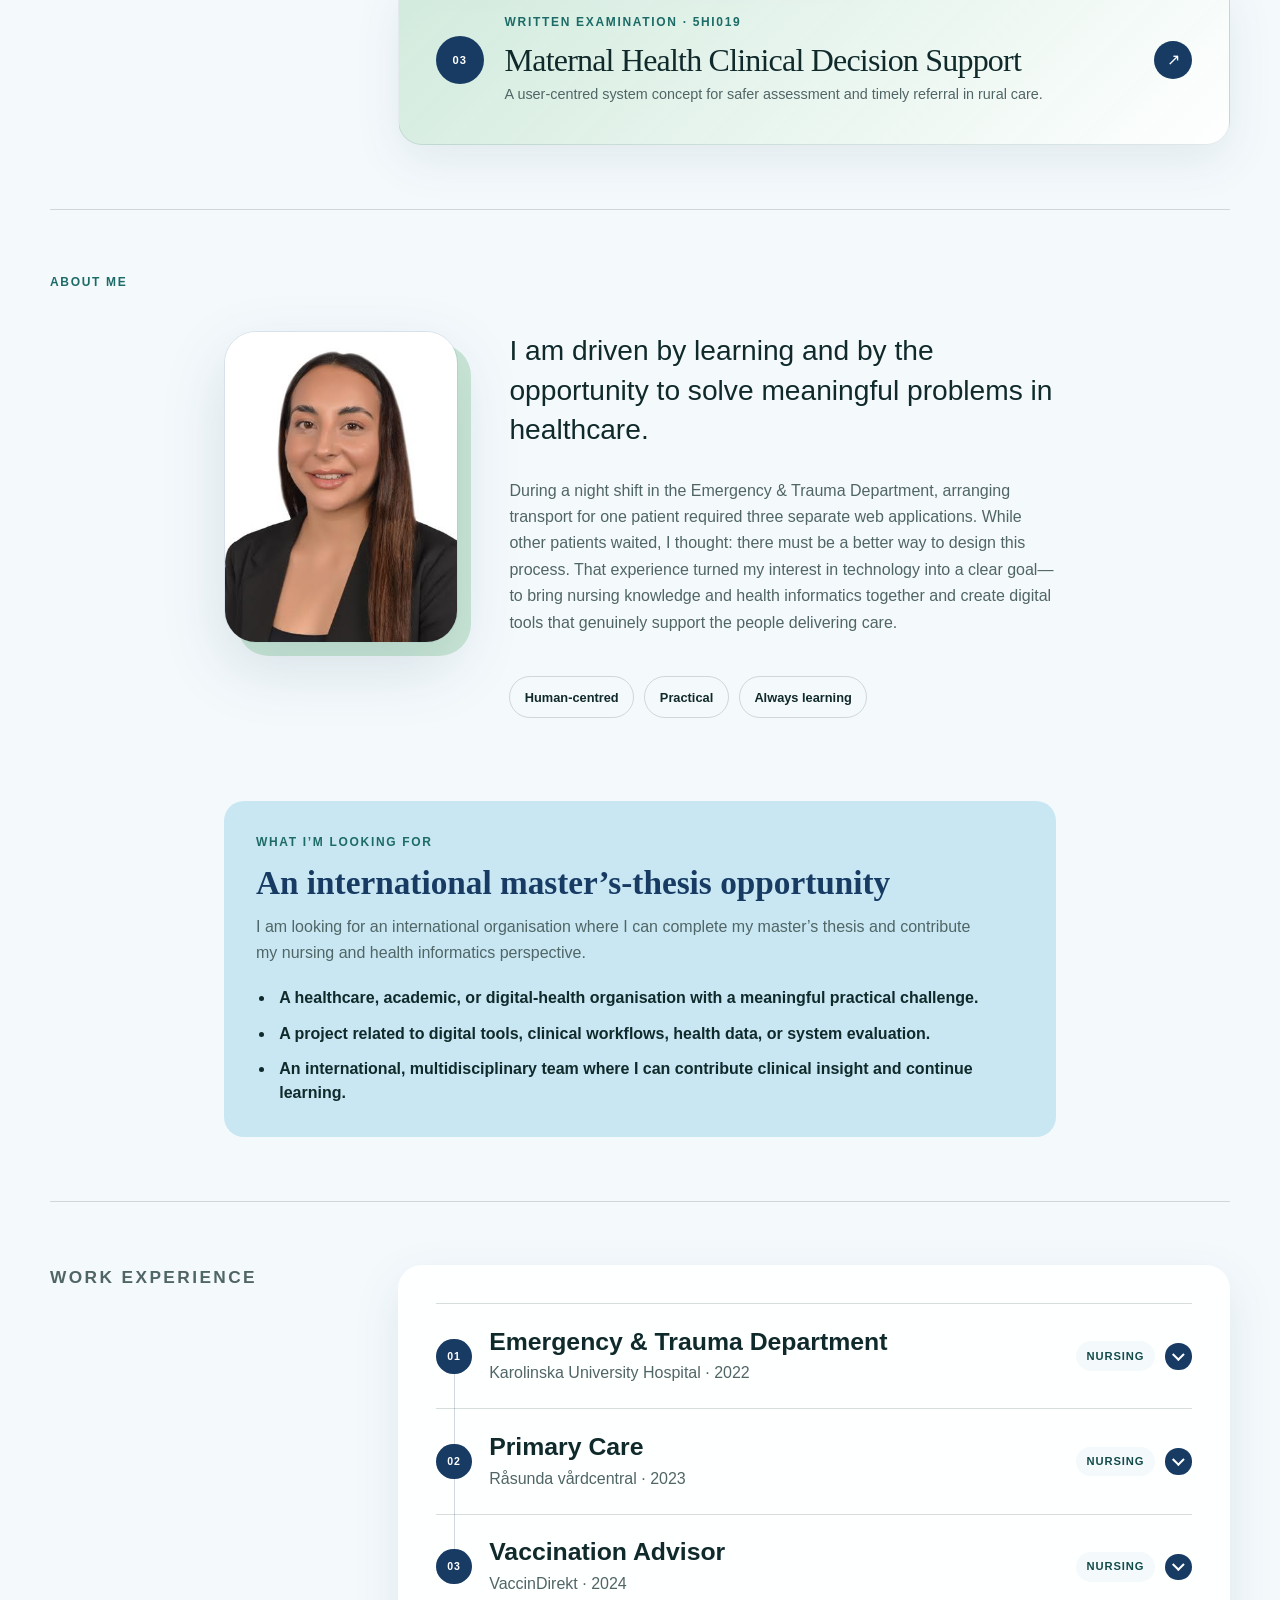
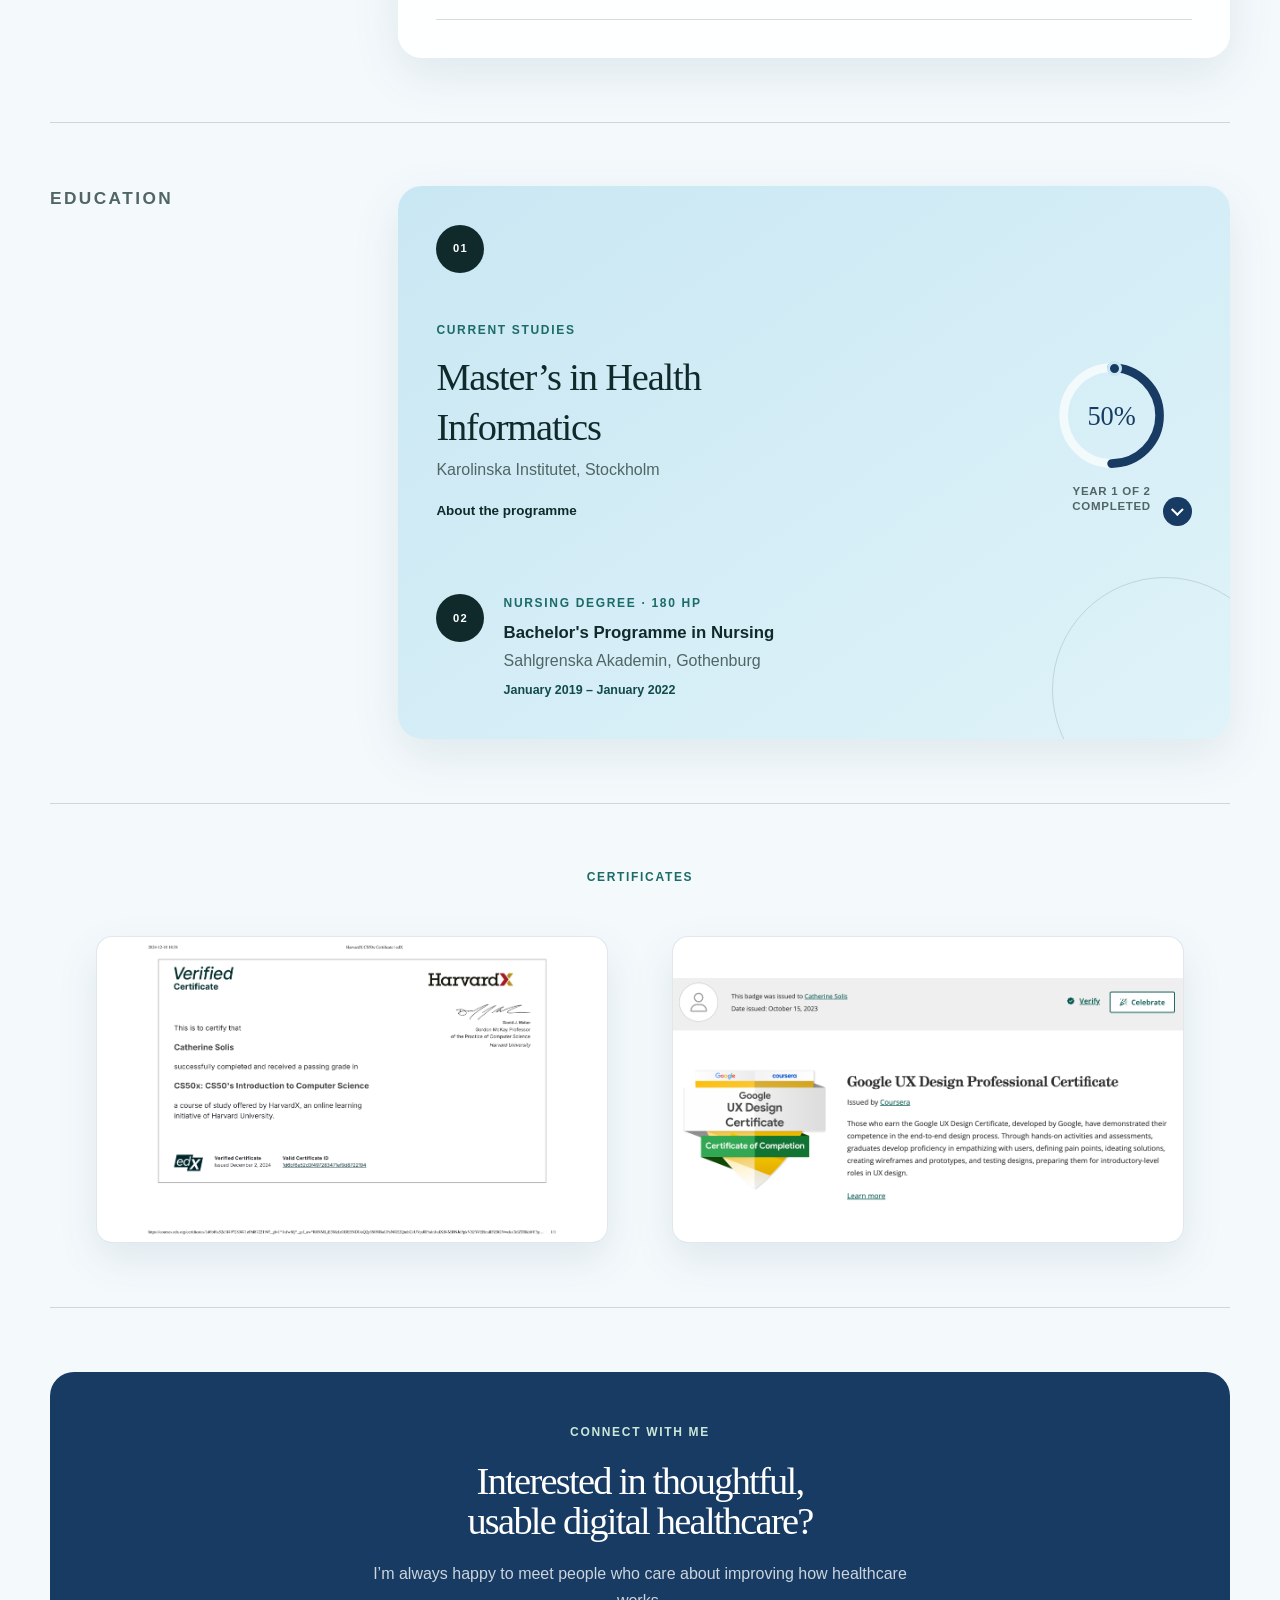
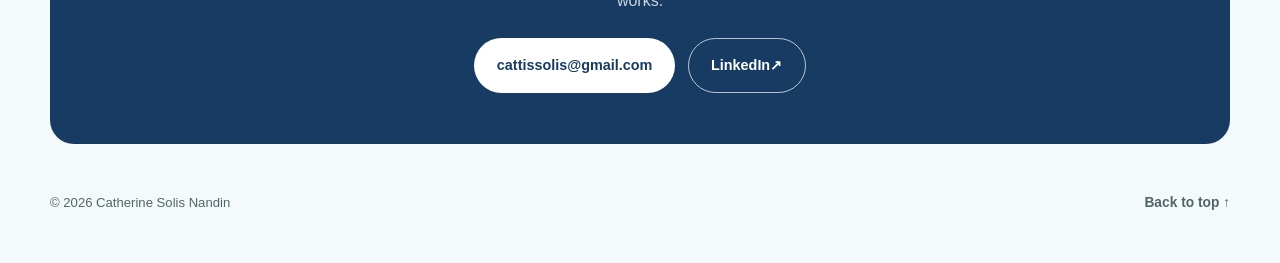
==== commit 40bb59ad: "Tighten about and experience spacing" ====
--- a/index.html
+++ b/index.html
@@ -8,7 +8,7 @@
       content="Portfolio of Catherine Solis Nandin, a nurse and health informatics master's student focused on intuitive digital tools for healthcare."
     />
     <title>Catherine Solis Nandin | Nurse & Health Informatics</title>
-    <link rel="stylesheet" href="styles.css?v=20260717-1" />
+    <link rel="stylesheet" href="styles.css?v=20260717-2" />
   </head>
   <body id="top">
     <a class="skip-link" href="#main-content">Skip to content</a>
--- a/styles.css
+++ b/styles.css
@@ -414,6 +414,10 @@
   display: block;
 }
 
+#about {
+  padding-bottom: 0;
+}
+
 .section-grid::before {
   position: absolute;
   top: 0;
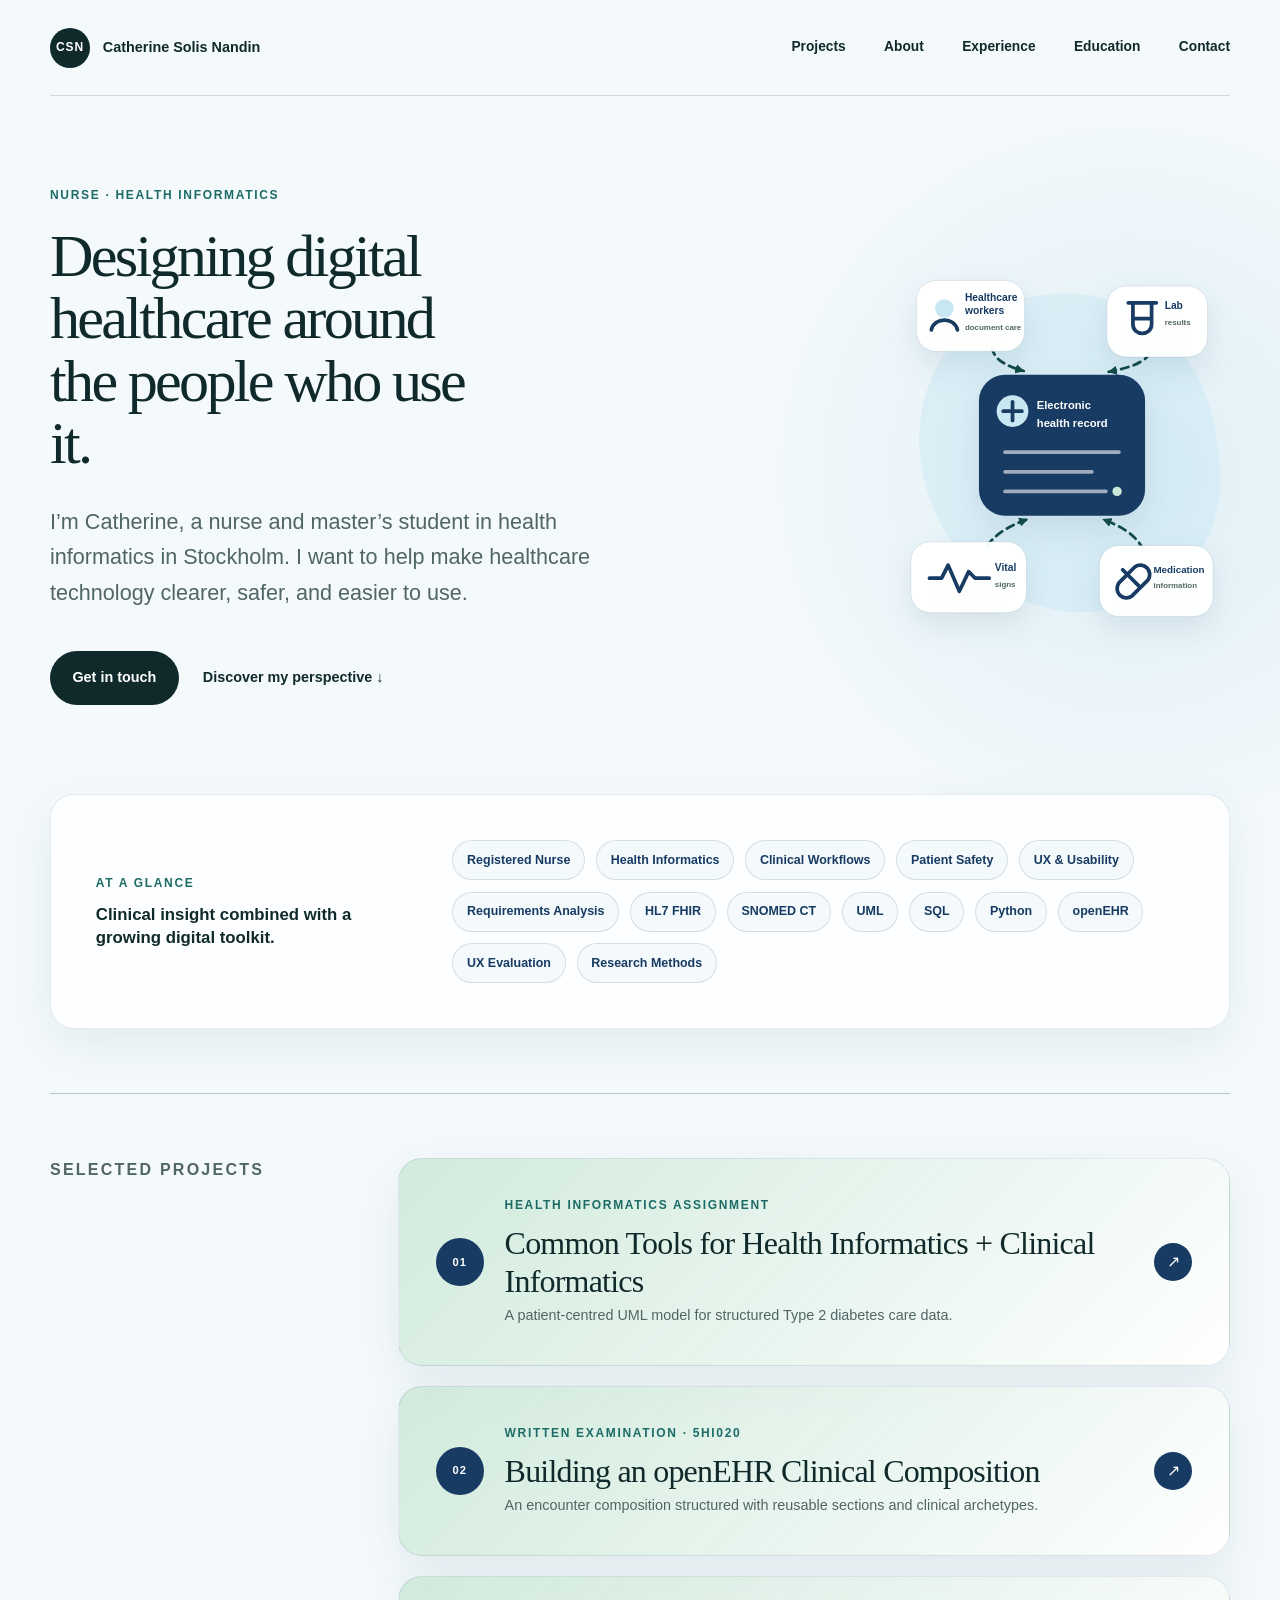
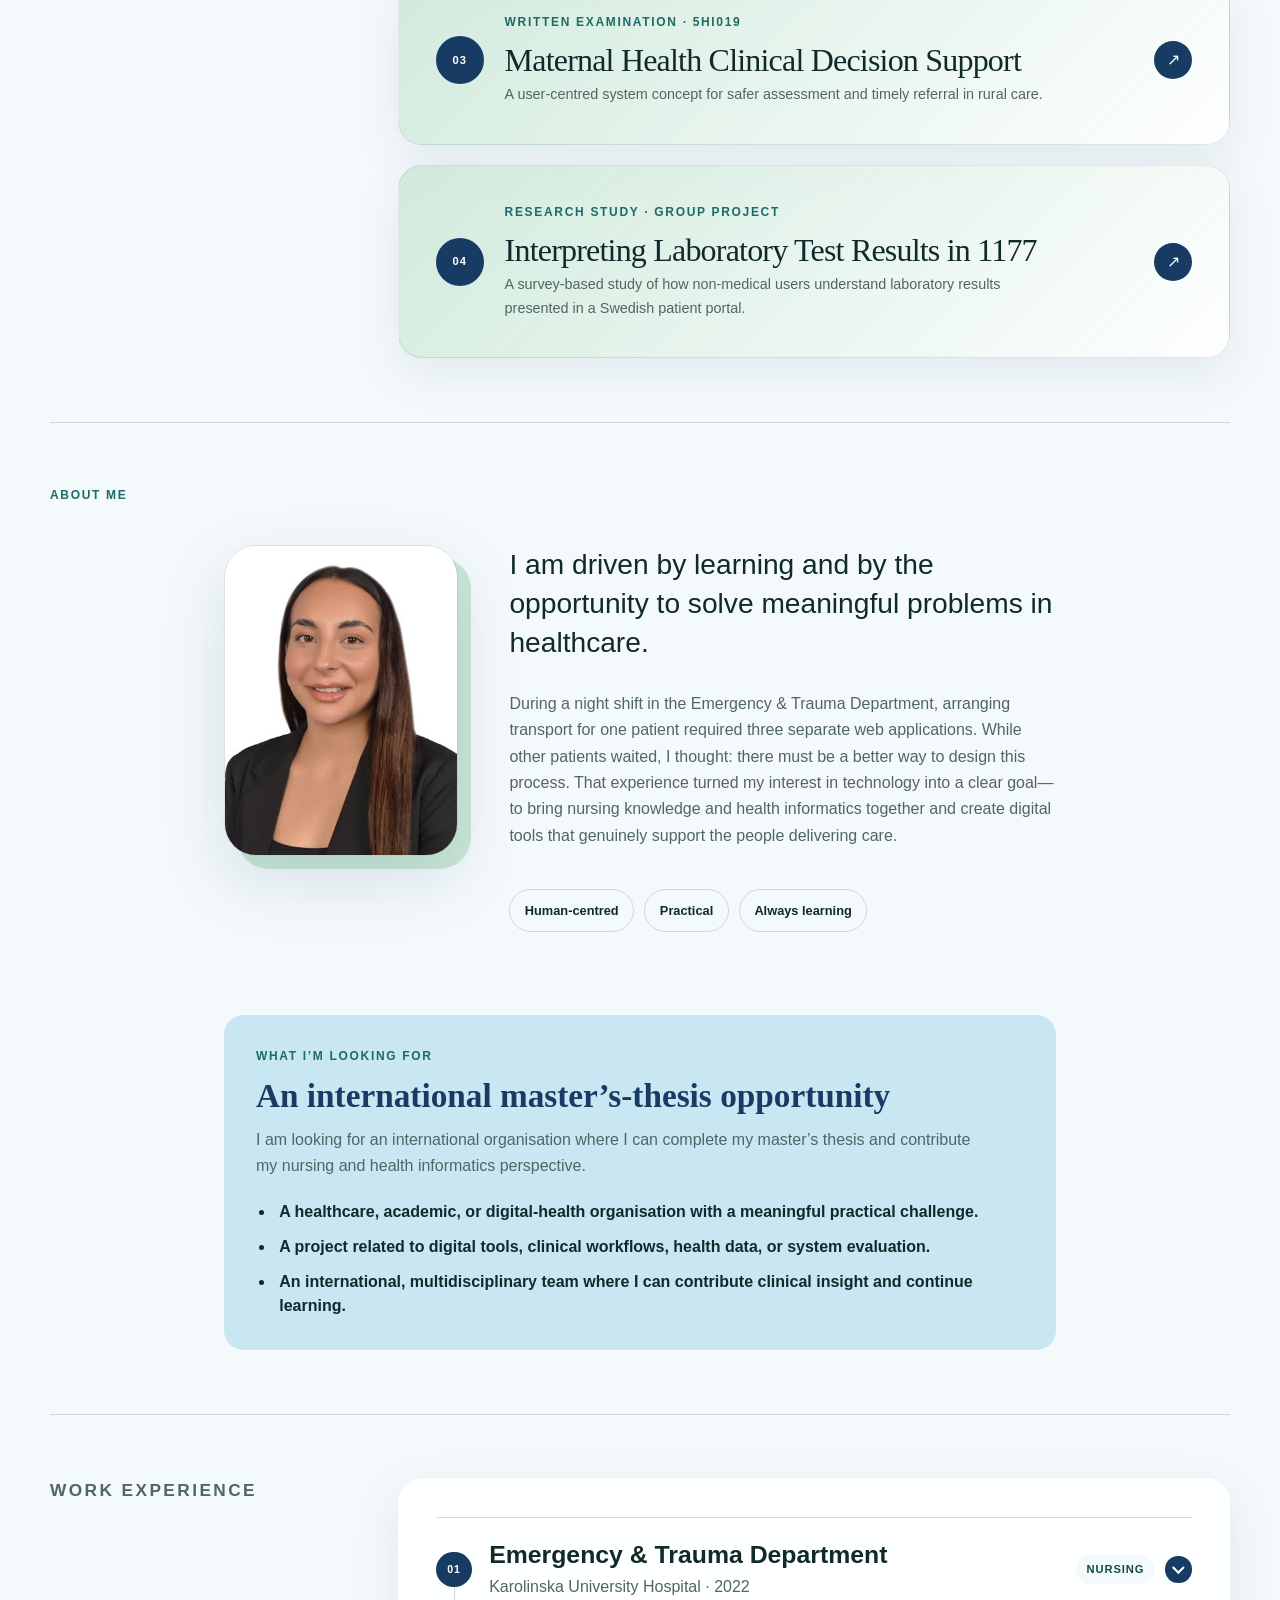
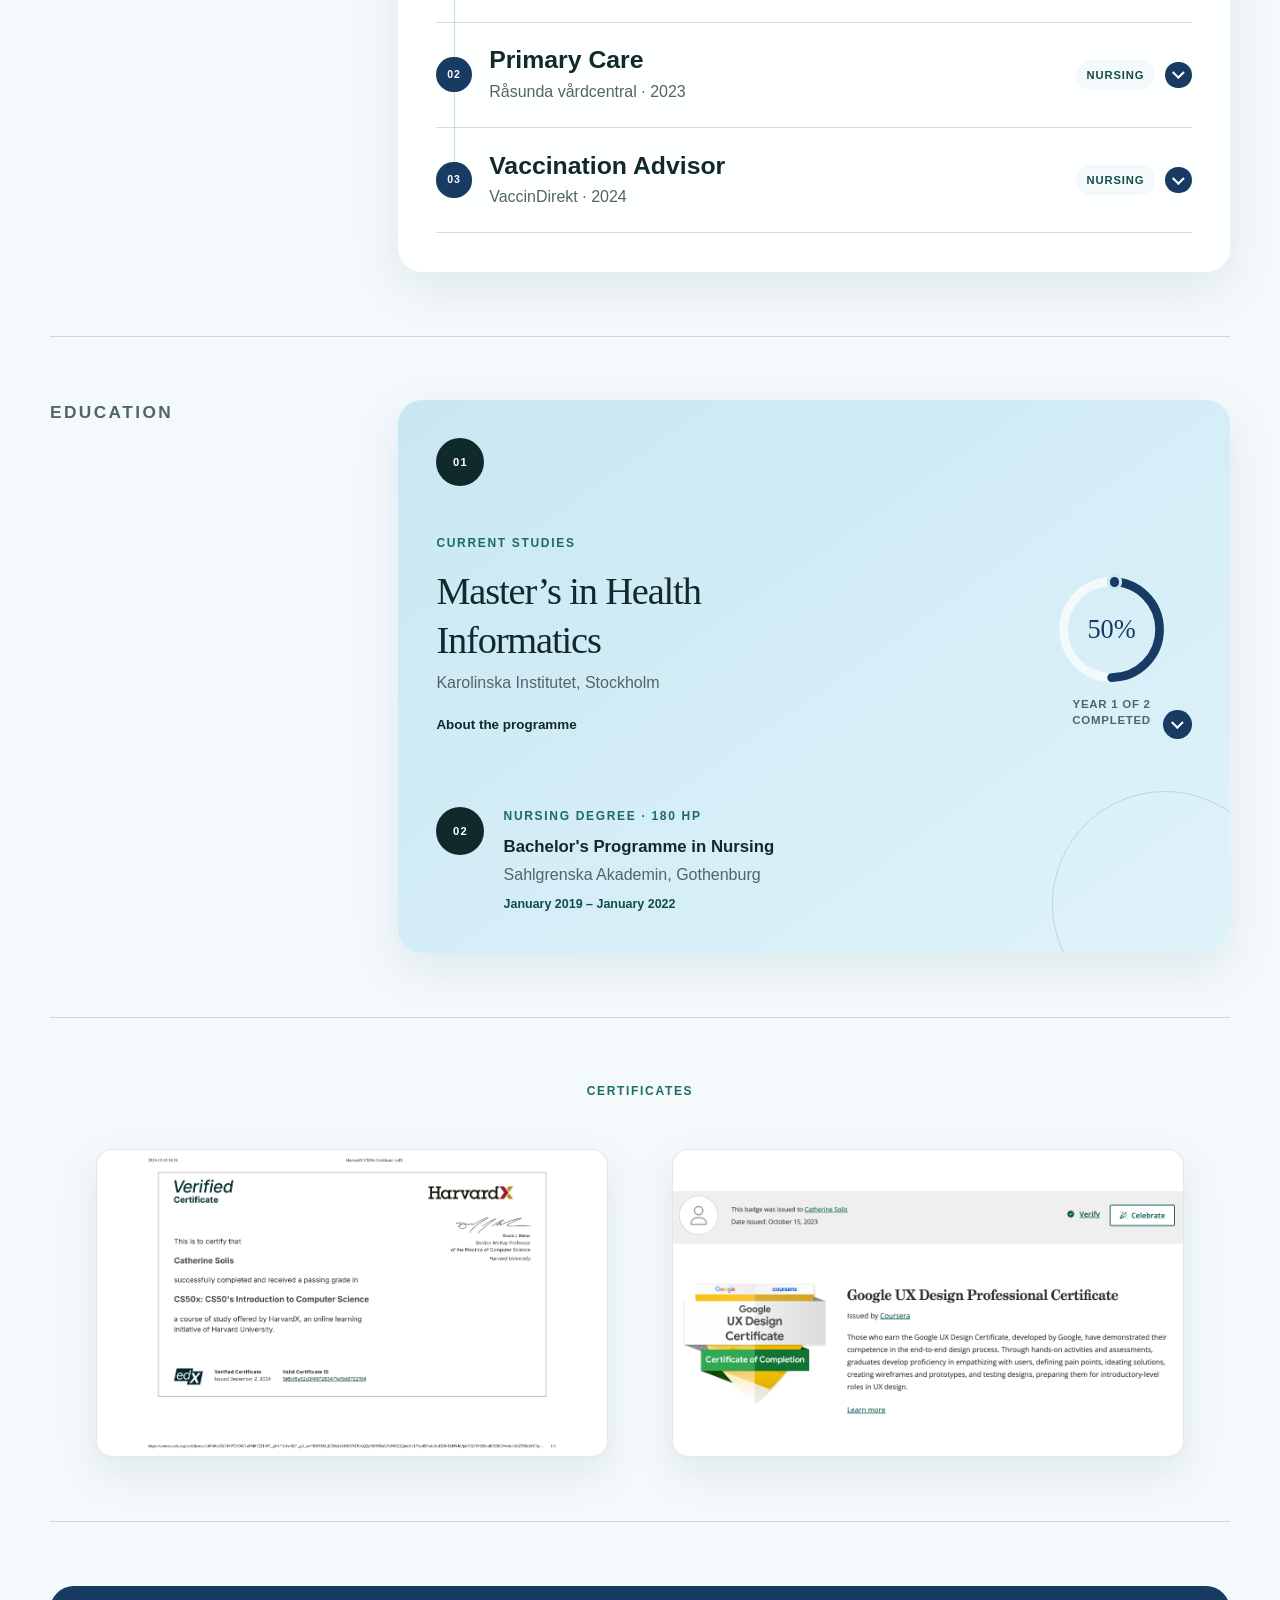
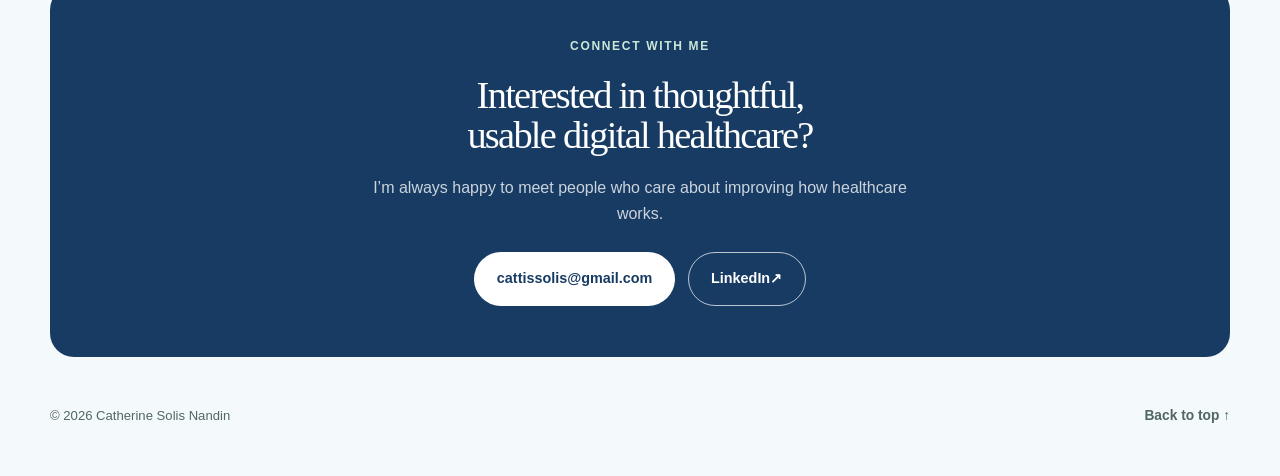
==== commit 11c228a1: "Update academic portfolio projects" ====
--- a/index.html
+++ b/index.html
@@ -8,7 +8,7 @@
       content="Portfolio of Catherine Solis Nandin, a nurse and health informatics master's student focused on intuitive digital tools for healthcare."
     />
     <title>Catherine Solis Nandin | Nurse & Health Informatics</title>
-    <link rel="stylesheet" href="styles.css?v=20260717-2" />
+    <link rel="stylesheet" href="styles.css?v=20260719-1" />
   </head>
   <body id="top">
     <a class="skip-link" href="#main-content">Skip to content</a>
@@ -162,6 +162,19 @@
               <span class="timeline-type">Written examination · 5HI019</span>
               <strong>Maternal Health Clinical Decision Support</strong>
               <span>A user-centred system concept for safer assessment and timely referral in rural care.</span>
+            </span>
+            <span class="project-arrow" aria-hidden="true">↗</span>
+          </a>
+          <a
+            class="project-teaser"
+            href="projects.html#laboratory-results-1177"
+            aria-label="Read more about the group research study on interpreting laboratory test results in 1177"
+          >
+            <span class="project-number" aria-hidden="true">04</span>
+            <span class="project-teaser-copy">
+              <span class="timeline-type">Research study · Group project</span>
+              <strong>Interpreting Laboratory Test Results in 1177</strong>
+              <span>A survey-based study of how non-medical users understand laboratory results presented in a Swedish patient portal.</span>
             </span>
             <span class="project-arrow" aria-hidden="true">↗</span>
           </a>
--- a/styles.css
+++ b/styles.css
@@ -1256,6 +1256,56 @@
   font-weight: 650;
 }
 
+.project-fact-list {
+  display: grid;
+  gap: 0.12rem;
+  margin: 0;
+  padding: 0;
+  font-size: 0.88rem;
+  list-style: none;
+}
+
+.project-objective {
+  display: grid;
+  grid-template-columns: minmax(8rem, 0.45fr) minmax(0, 1.55fr);
+  gap: clamp(1.5rem, 4vw, 4rem);
+  align-items: start;
+  margin-top: clamp(2.5rem, 5vw, 4rem);
+  padding-block: clamp(1.25rem, 2.5vw, 1.75rem);
+  border-block: 1px solid var(--line);
+}
+
+.project-objective h3,
+.project-objective p {
+  margin: 0;
+}
+
+.project-objective h3 {
+  font-size: clamp(1.35rem, 2vw, 1.75rem);
+}
+
+.project-objective p {
+  max-width: 50rem;
+  color: var(--muted);
+  font-size: 1.05rem;
+}
+
+.project-objective + .project-diagram {
+  margin-top: clamp(2rem, 4vw, 3rem);
+}
+
+.project-objective + .composition-overview {
+  margin-top: clamp(2rem, 4vw, 3rem);
+}
+
+.project-objective + .cdss-overview {
+  margin-top: clamp(2rem, 4vw, 3rem);
+}
+
+.project-objective + .research-process {
+  margin-top: clamp(2rem, 4vw, 3rem);
+}
+
 .project-case-study {
   padding-block: clamp(4rem, 8vw, 7rem);
 }
@@ -1839,6 +1889,10 @@
   padding-block: clamp(3rem, 6vw, 5rem) 0;
 }
 
+.cdss-key-reflections {
+  padding-top: clamp(3rem, 6vw, 5rem);
+}
+
 .cdss-details-heading {
   display: grid;
   grid-template-columns: minmax(12rem, 0.7fr) minmax(0, 1.5fr);
@@ -2002,6 +2056,104 @@
   margin-top: 1rem;
 }
 
+.research-process {
+  margin-top: clamp(3rem, 6vw, 5rem);
+  padding: clamp(1.5rem, 4vw, 3rem);
+  border: 1px solid rgba(23, 59, 99, 0.12);
+  border-radius: var(--radius);
+  background: linear-gradient(145deg, rgba(201, 231, 243, 0.72), rgba(255, 255, 255, 0.96));
+  box-shadow: 0 1.2rem 3rem rgba(39, 84, 104, 0.1);
+}
+
+.research-process-heading {
+  width: min(100%, 46rem);
+  margin: 0 auto clamp(2rem, 4vw, 3rem);
+  text-align: center;
+}
+
+.research-process-heading h2 {
+  max-width: 16ch;
+  margin: 0.4rem auto 0;
+  font-size: clamp(2rem, 4vw, 3.35rem);
+}
+
+.research-process-flow {
+  display: grid;
+  grid-template-columns: repeat(5, minmax(0, 1fr));
+  gap: 1rem;
+  margin: 0;
+  padding: 0;
+  list-style: none;
+}
+
+.research-process-flow li {
+  position: relative;
+  display: grid;
+  min-height: 10rem;
+  gap: 0.8rem;
+  align-content: start;
+  padding: 1.2rem;
+  border: 1px solid rgba(23, 59, 99, 0.12);
+  border-radius: 1.1rem;
+  background: rgba(255, 255, 255, 0.92);
+}
+
+.research-process-flow li:not(:last-child)::after {
+  position: absolute;
+  z-index: 2;
+  top: 50%;
+  left: calc(100% + 0.22rem);
+  width: 0.6rem;
+  height: 0.6rem;
+  border-top: 2px solid var(--navy);
+  border-right: 2px solid var(--navy);
+  content: "";
+  transform: translate(-50%, -50%) rotate(45deg);
+}
+
+.research-process-flow .cdss-step-number {
+  margin-bottom: 0.2rem;
+}
+
+.research-process-flow strong {
+  color: var(--navy);
+  font-size: 0.78rem;
+  letter-spacing: 0.05em;
+  line-height: 1.45;
+  text-transform: uppercase;
+}
+
+.research-card-grid {
+  display: grid;
+  grid-template-columns: repeat(2, minmax(0, 1fr));
+  gap: 1rem;
+}
+
+.research-card-grid article {
+  padding: 1.2rem;
+  border: 1px solid rgba(23, 59, 99, 0.12);
+  border-radius: 1rem;
+  background: rgba(255, 255, 255, 0.8);
+}
+
+.research-card-grid h3 {
+  margin: 0 0 0.55rem;
+  color: var(--teal-dark);
+  font-family: inherit;
+  font-size: 0.68rem;
+  font-weight: 800;
+  letter-spacing: 0.1em;
+  line-height: 1.45;
+  text-transform: uppercase;
+}
+
+.research-card-grid p {
+  margin: 0;
+  color: var(--muted);
+  font-size: 0.86rem;
+  line-height: 1.55;
+}
+
 .cdss-reflection-grid {
   display: grid;
   grid-template-columns: repeat(2, minmax(0, 1fr));
@@ -2099,6 +2251,26 @@
   .academic-project-header {
     grid-template-columns: 1fr;
   }
+
+  .research-process-flow {
+    grid-template-columns: 1fr;
+  }
+
+  .research-process-flow li {
+    min-height: 0;
+    grid-template-columns: auto minmax(0, 1fr);
+    align-items: center;
+  }
+
+  .research-process-flow li:not(:last-child)::after {
+    top: calc(100% + 0.2rem);
+    left: 50%;
+    transform: translate(-50%, -50%) rotate(135deg);
+  }
+
+  .research-process-flow .cdss-step-number {
+    margin-bottom: 0;
+  }
 }
 
 @media (max-width: 760px) {
@@ -2251,12 +2423,18 @@
 
   .project-feature-list,
   .more-work-grid,
-  .certificates-gallery {
+  .certificates-gallery,
+  .research-card-grid {
     grid-template-columns: 1fr;
   }
 
   .project-page-hero {
     padding-block: 3rem;
+  }
+
+  .project-objective {
+    grid-template-columns: 1fr;
+    gap: 0.65rem;
   }
 
   .project-download {
@@ -2297,6 +2475,10 @@
   }
 
   .cdss-overview {
+    padding: 1.25rem;
+  }
+
+  .research-process {
     padding: 1.25rem;
   }
 
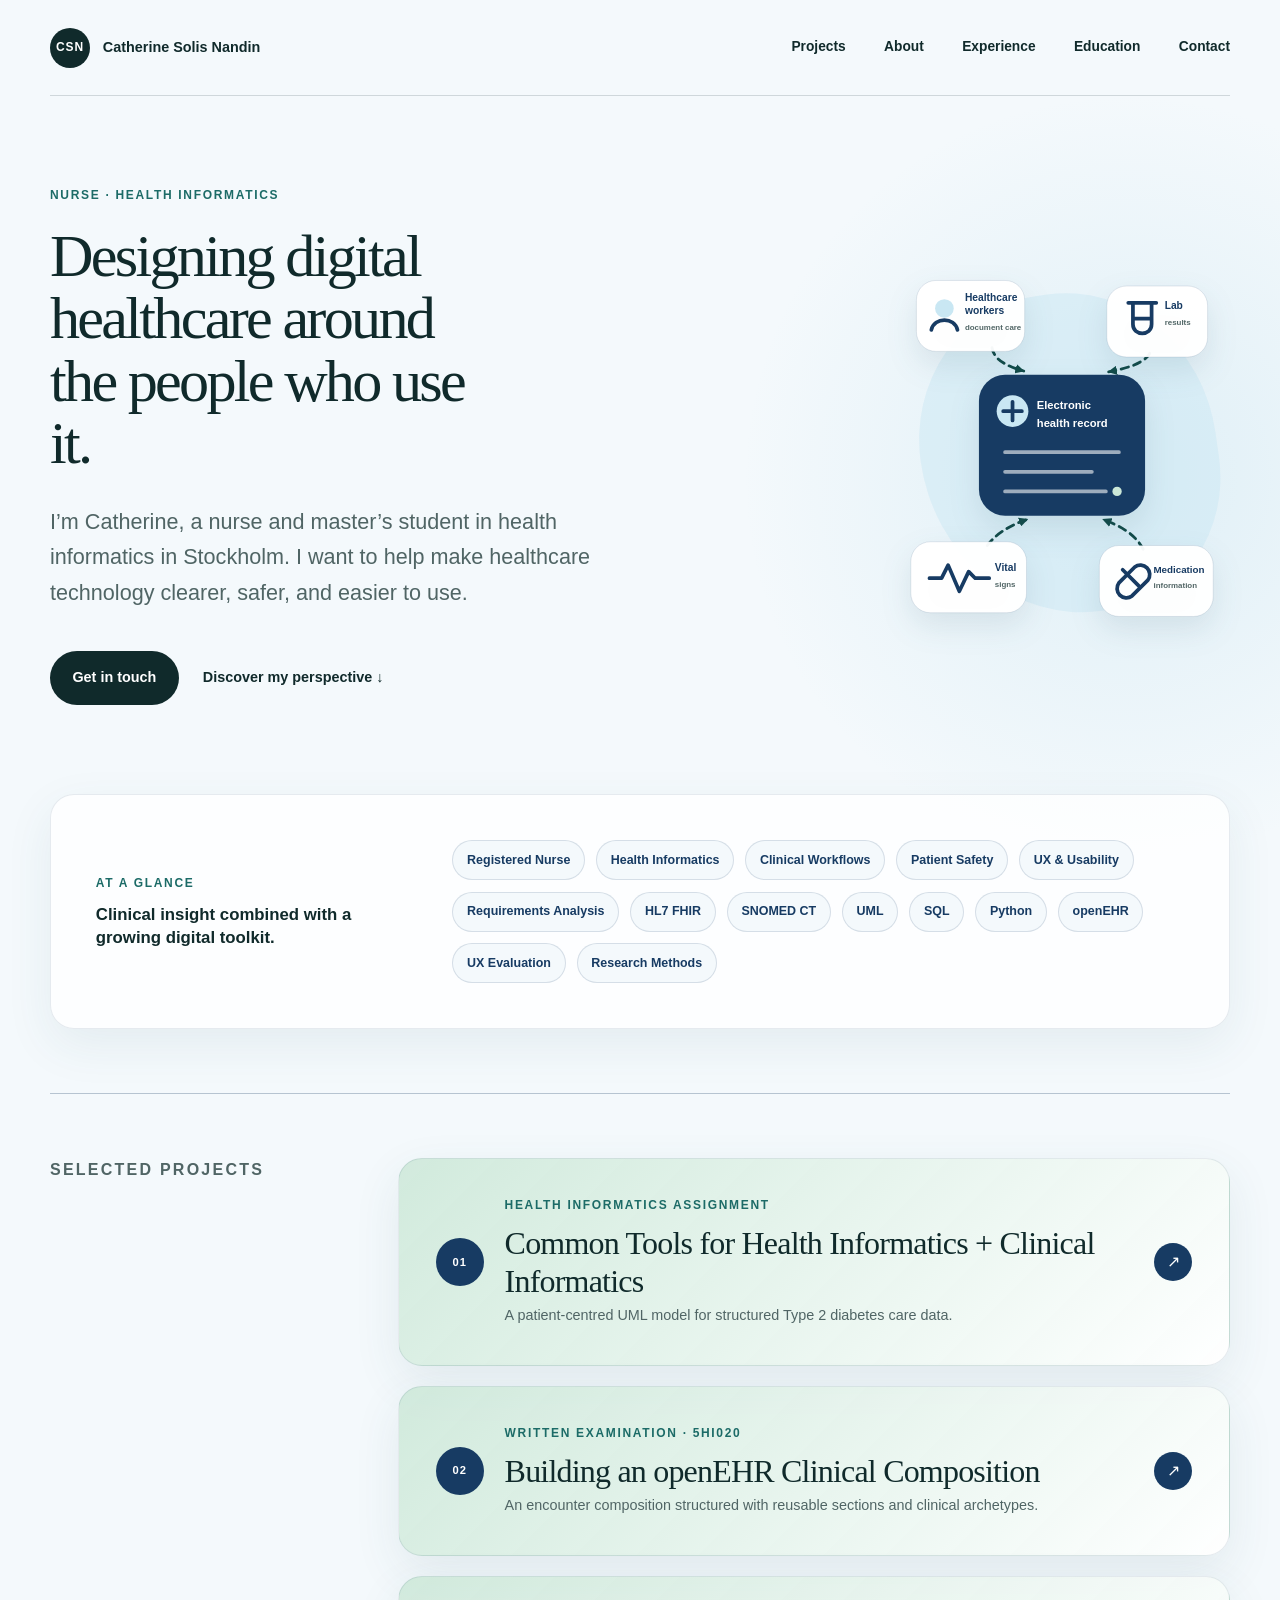
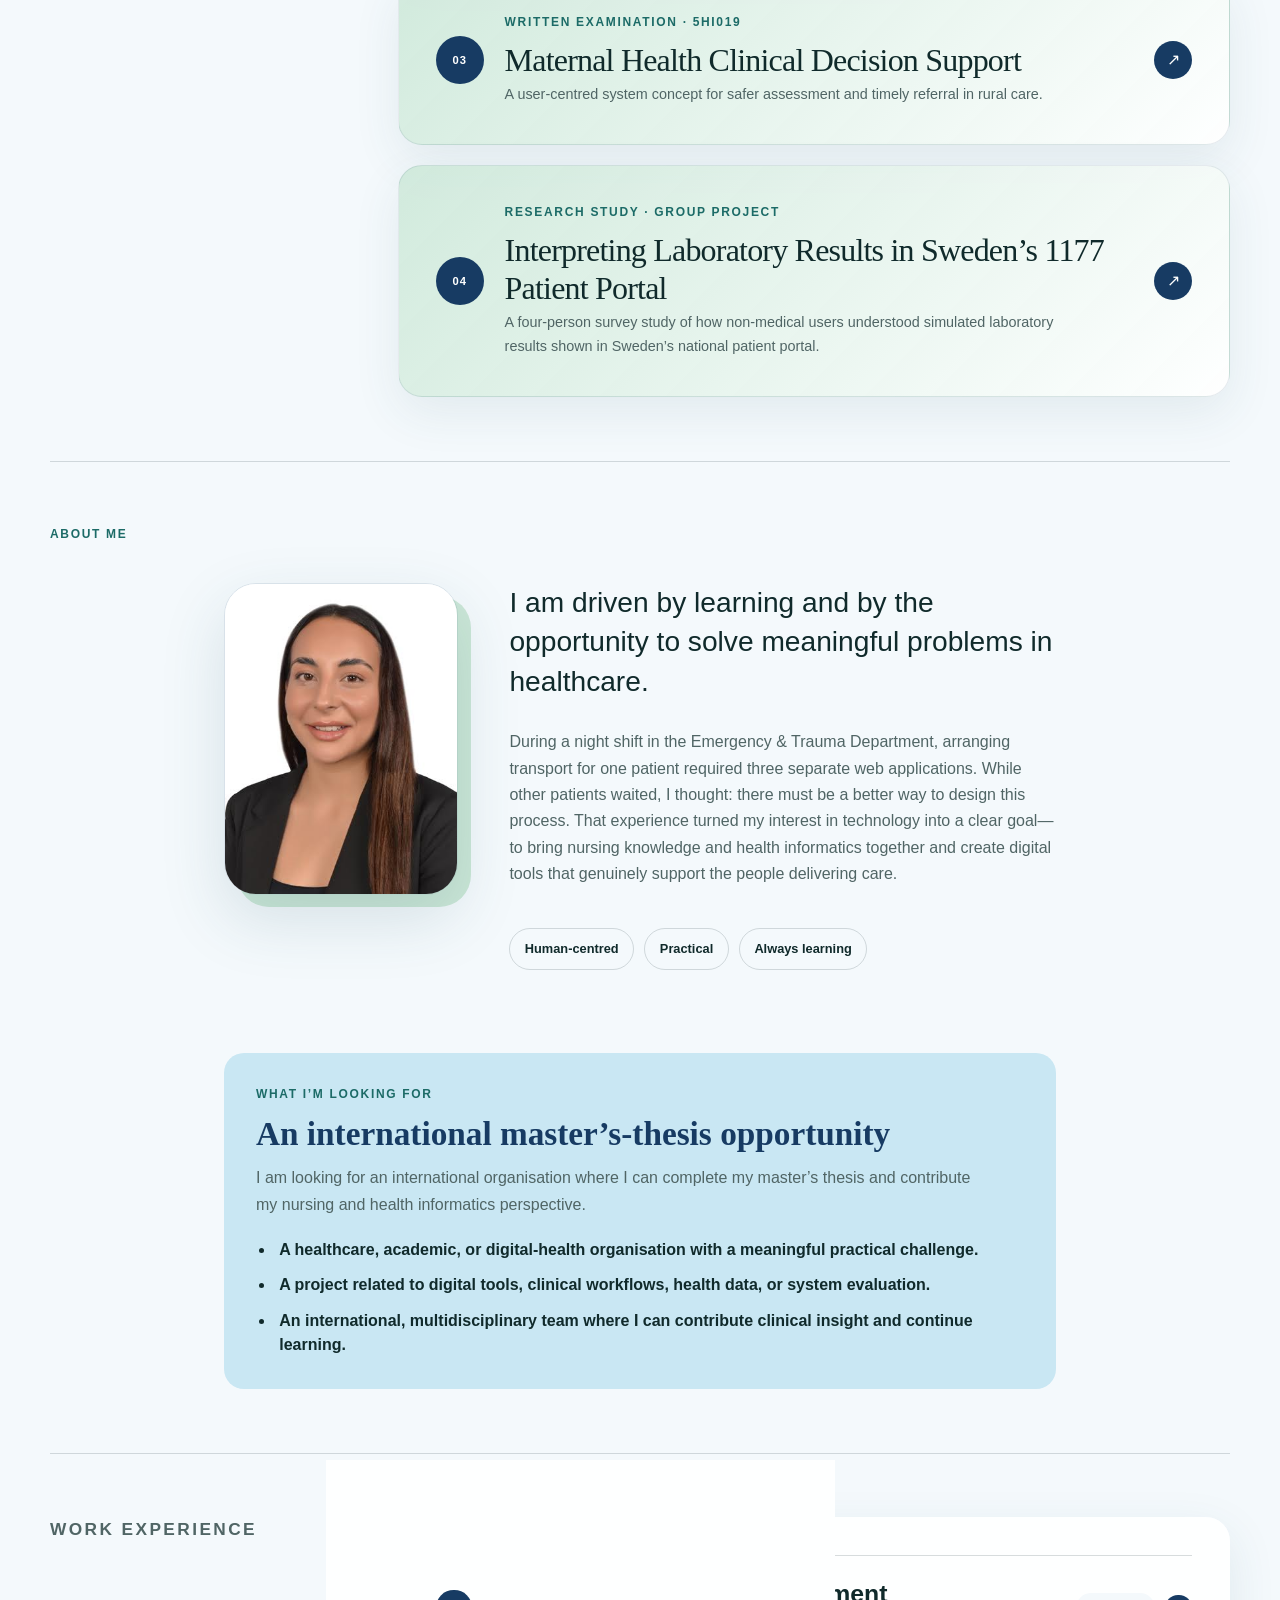
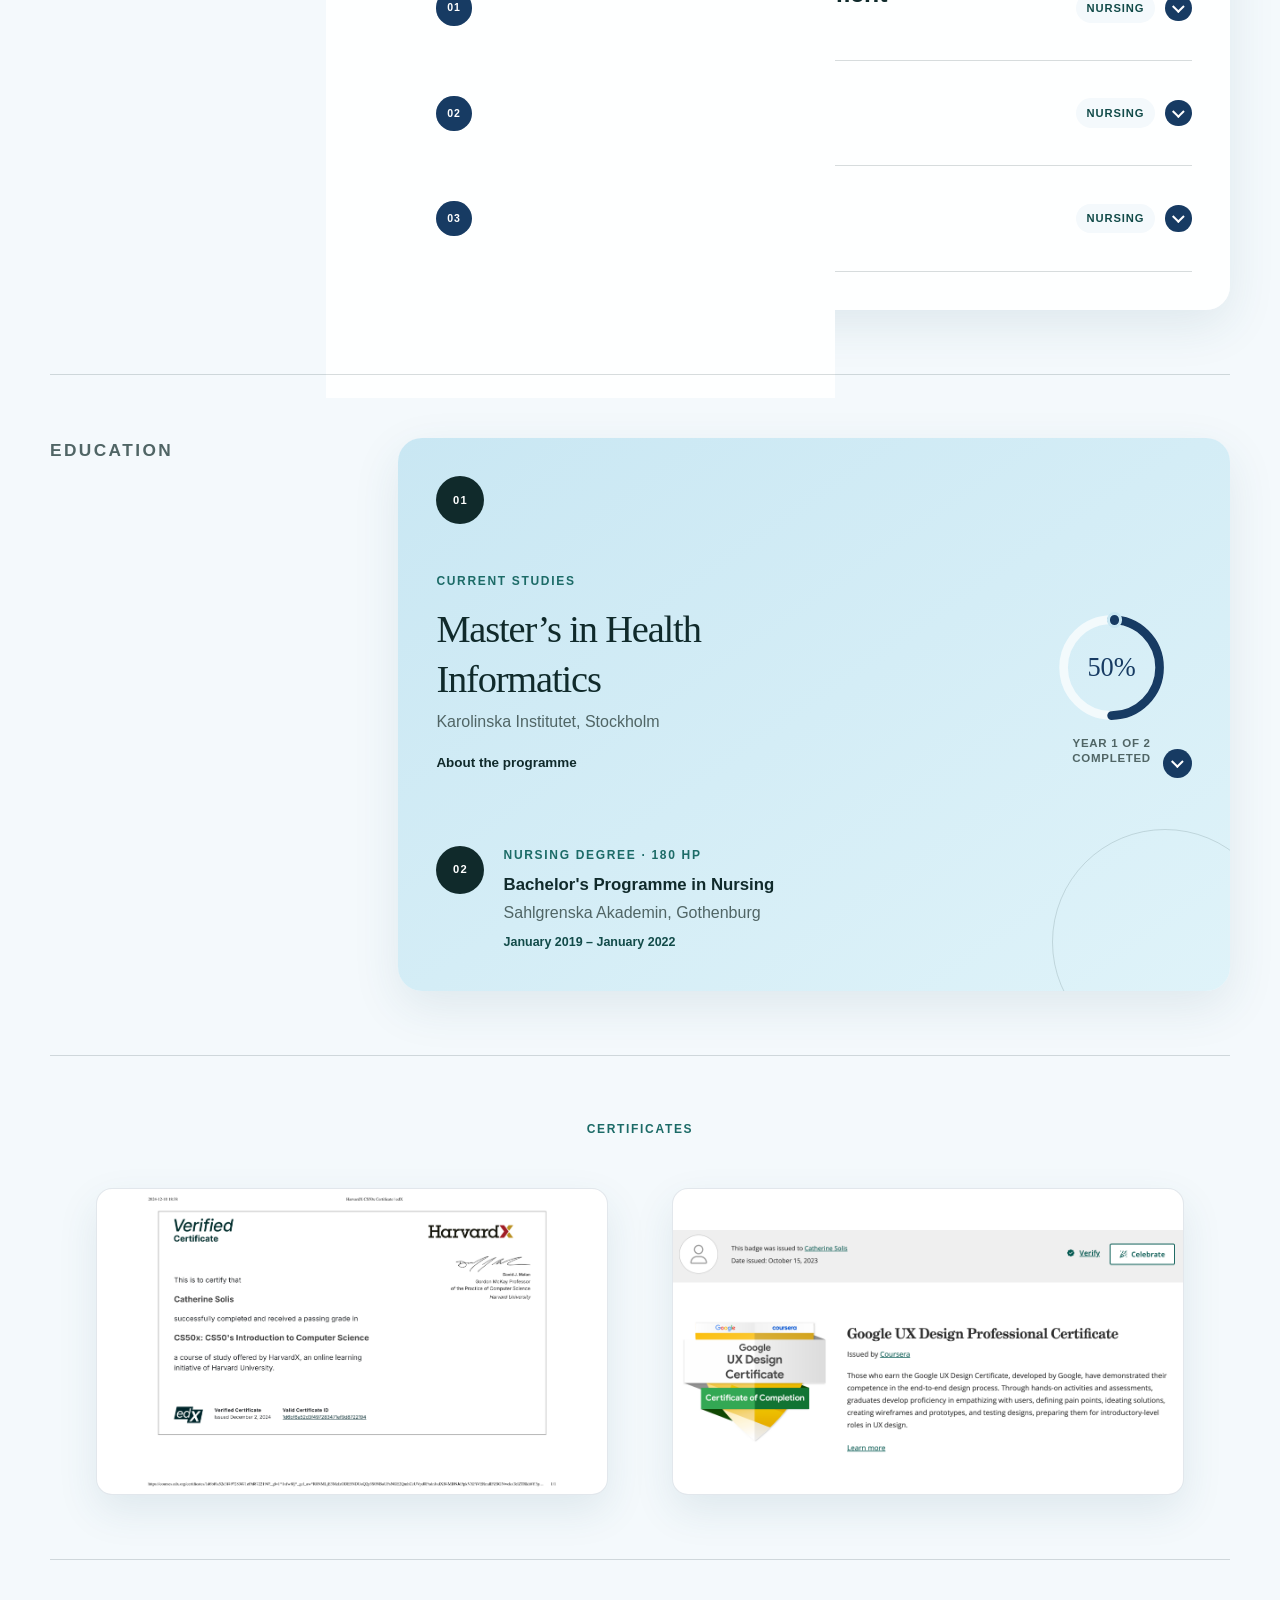
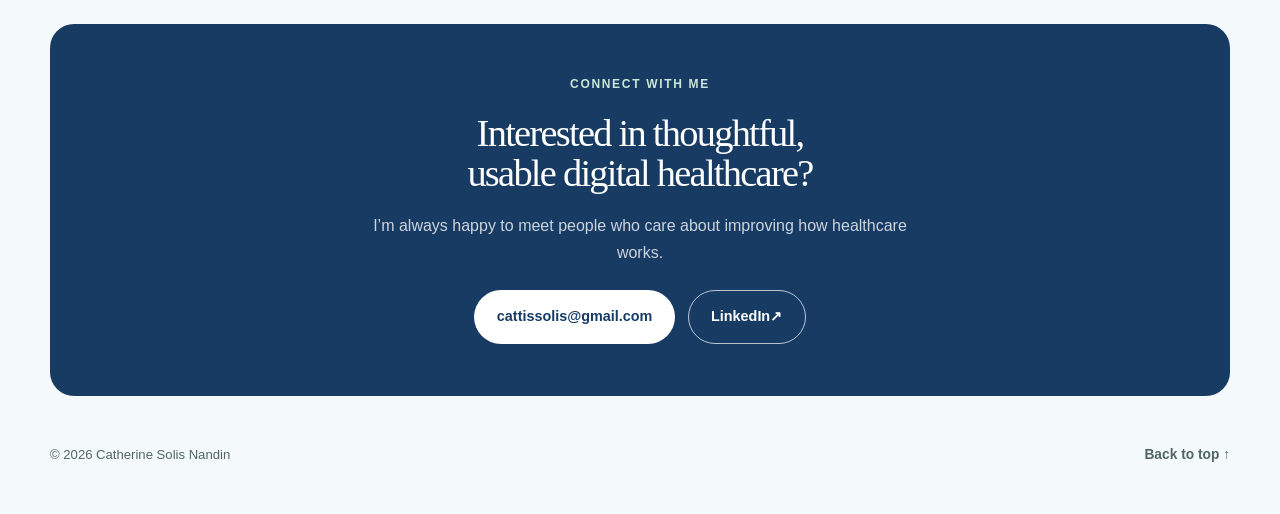
==== commit 3e94b964: "Clarify Project 04 for international readers" ====
--- a/index.html
+++ b/index.html
@@ -173,8 +173,8 @@
             <span class="project-number" aria-hidden="true">04</span>
             <span class="project-teaser-copy">
               <span class="timeline-type">Research study · Group project</span>
-              <strong>Interpreting Laboratory Test Results in 1177</strong>
-              <span>A survey-based study of how non-medical users understand laboratory results presented in a Swedish patient portal.</span>
+              <strong>Interpreting Laboratory Results in Sweden’s 1177 Patient Portal</strong>
+              <span>A four-person survey study of how non-medical users understood simulated laboratory results shown in Sweden’s national patient portal.</span>
             </span>
             <span class="project-arrow" aria-hidden="true">↗</span>
           </a>
